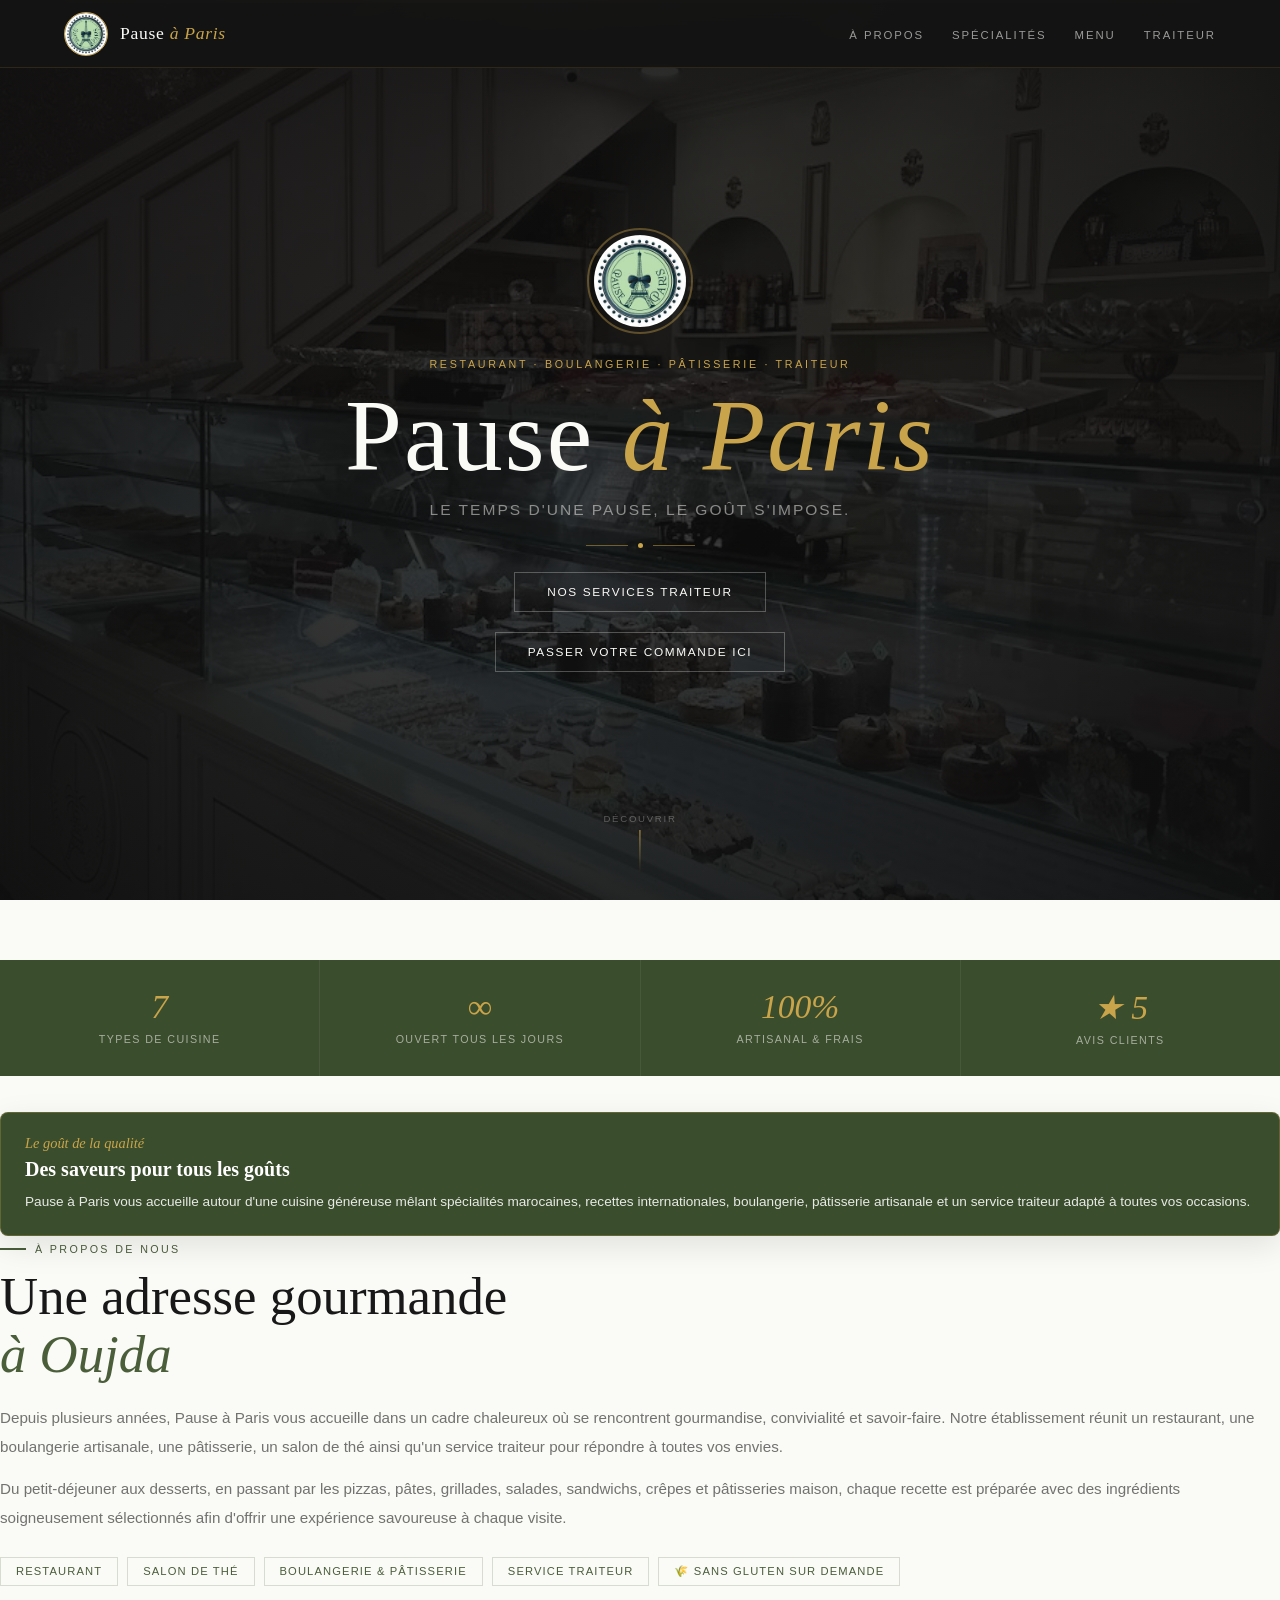
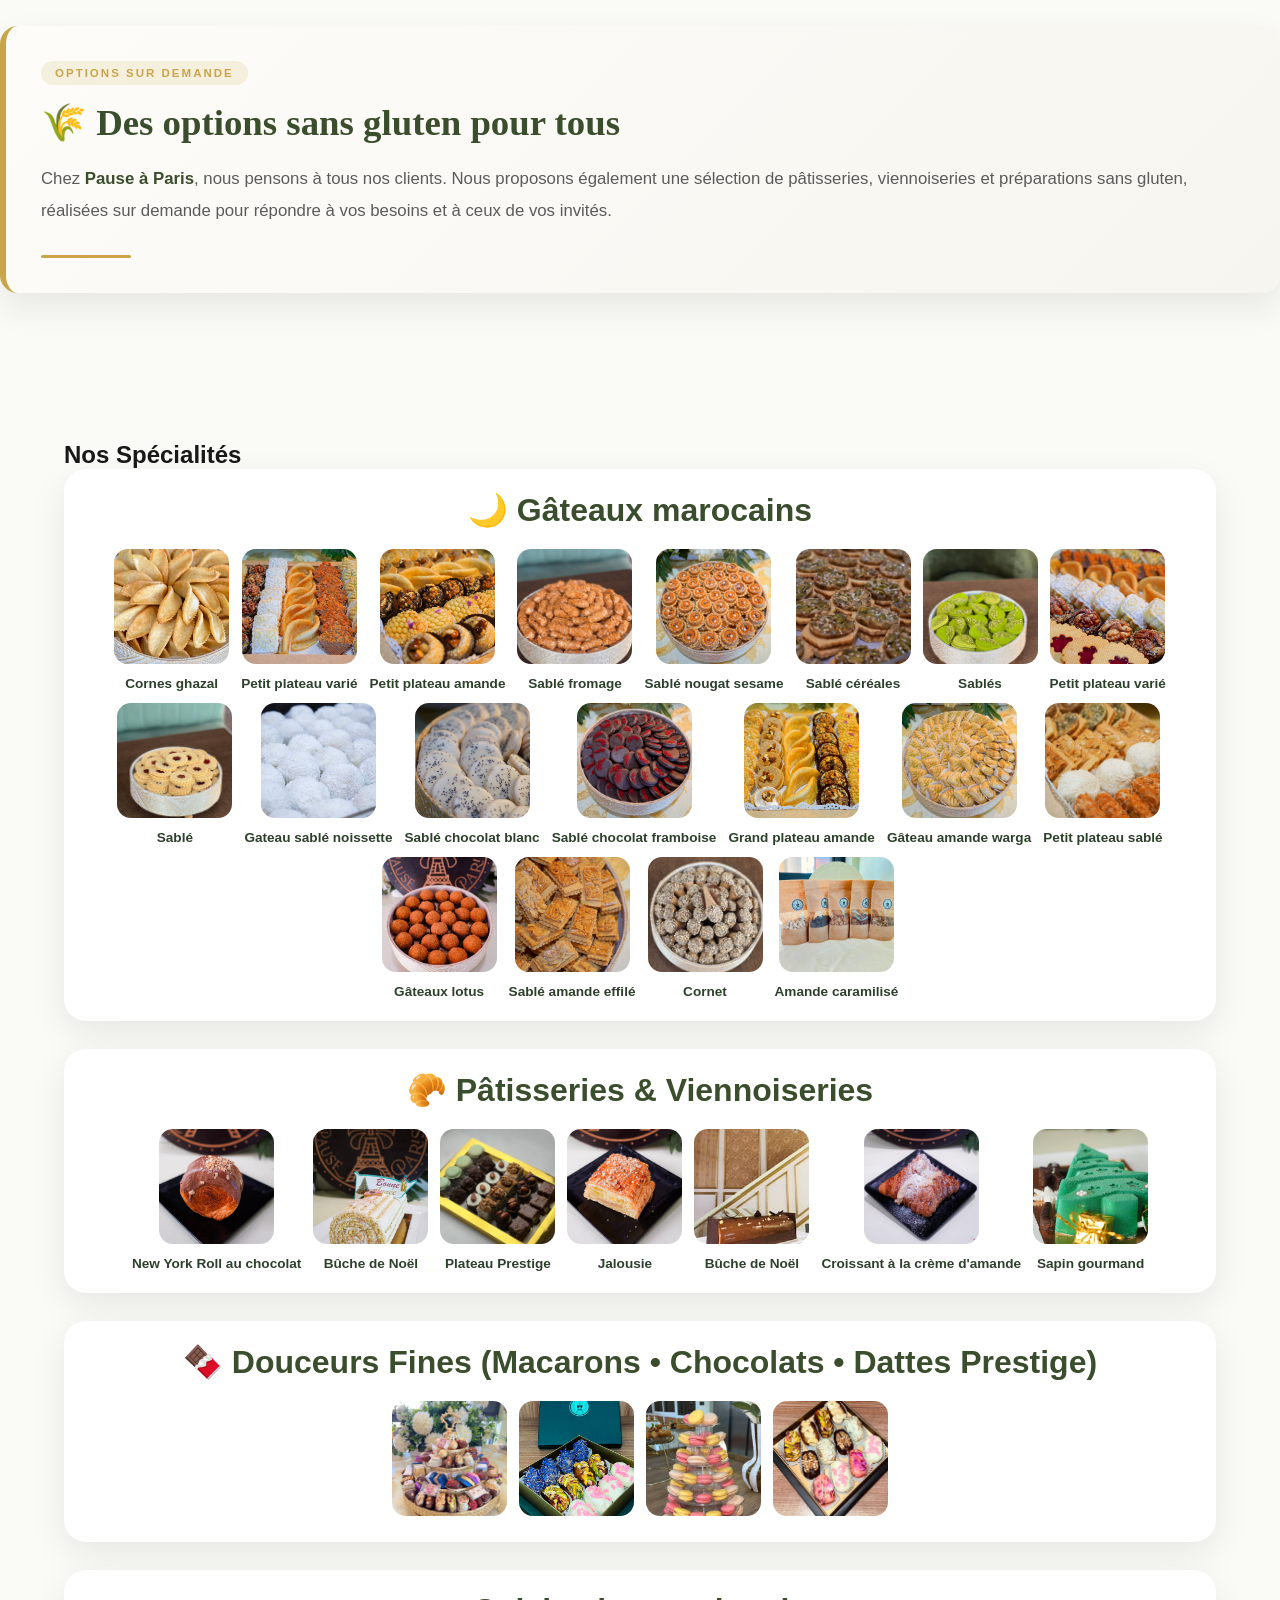
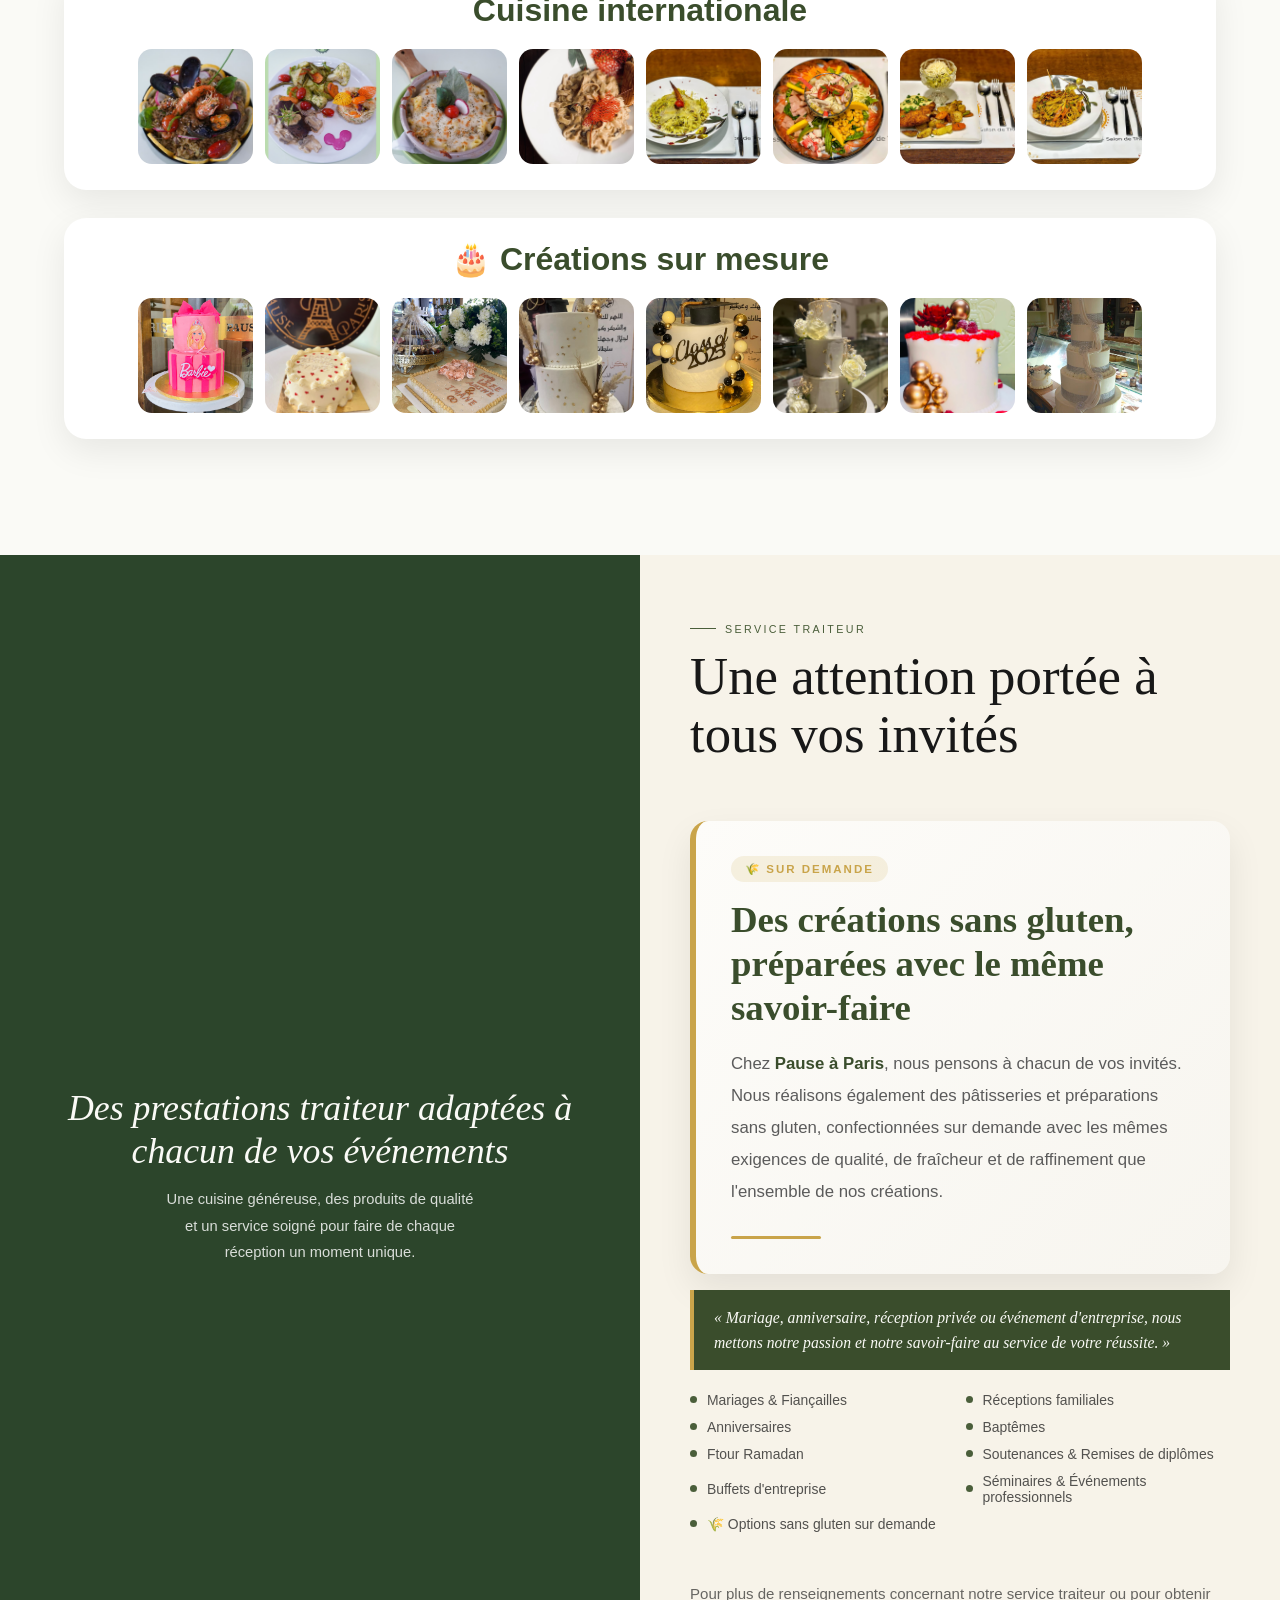
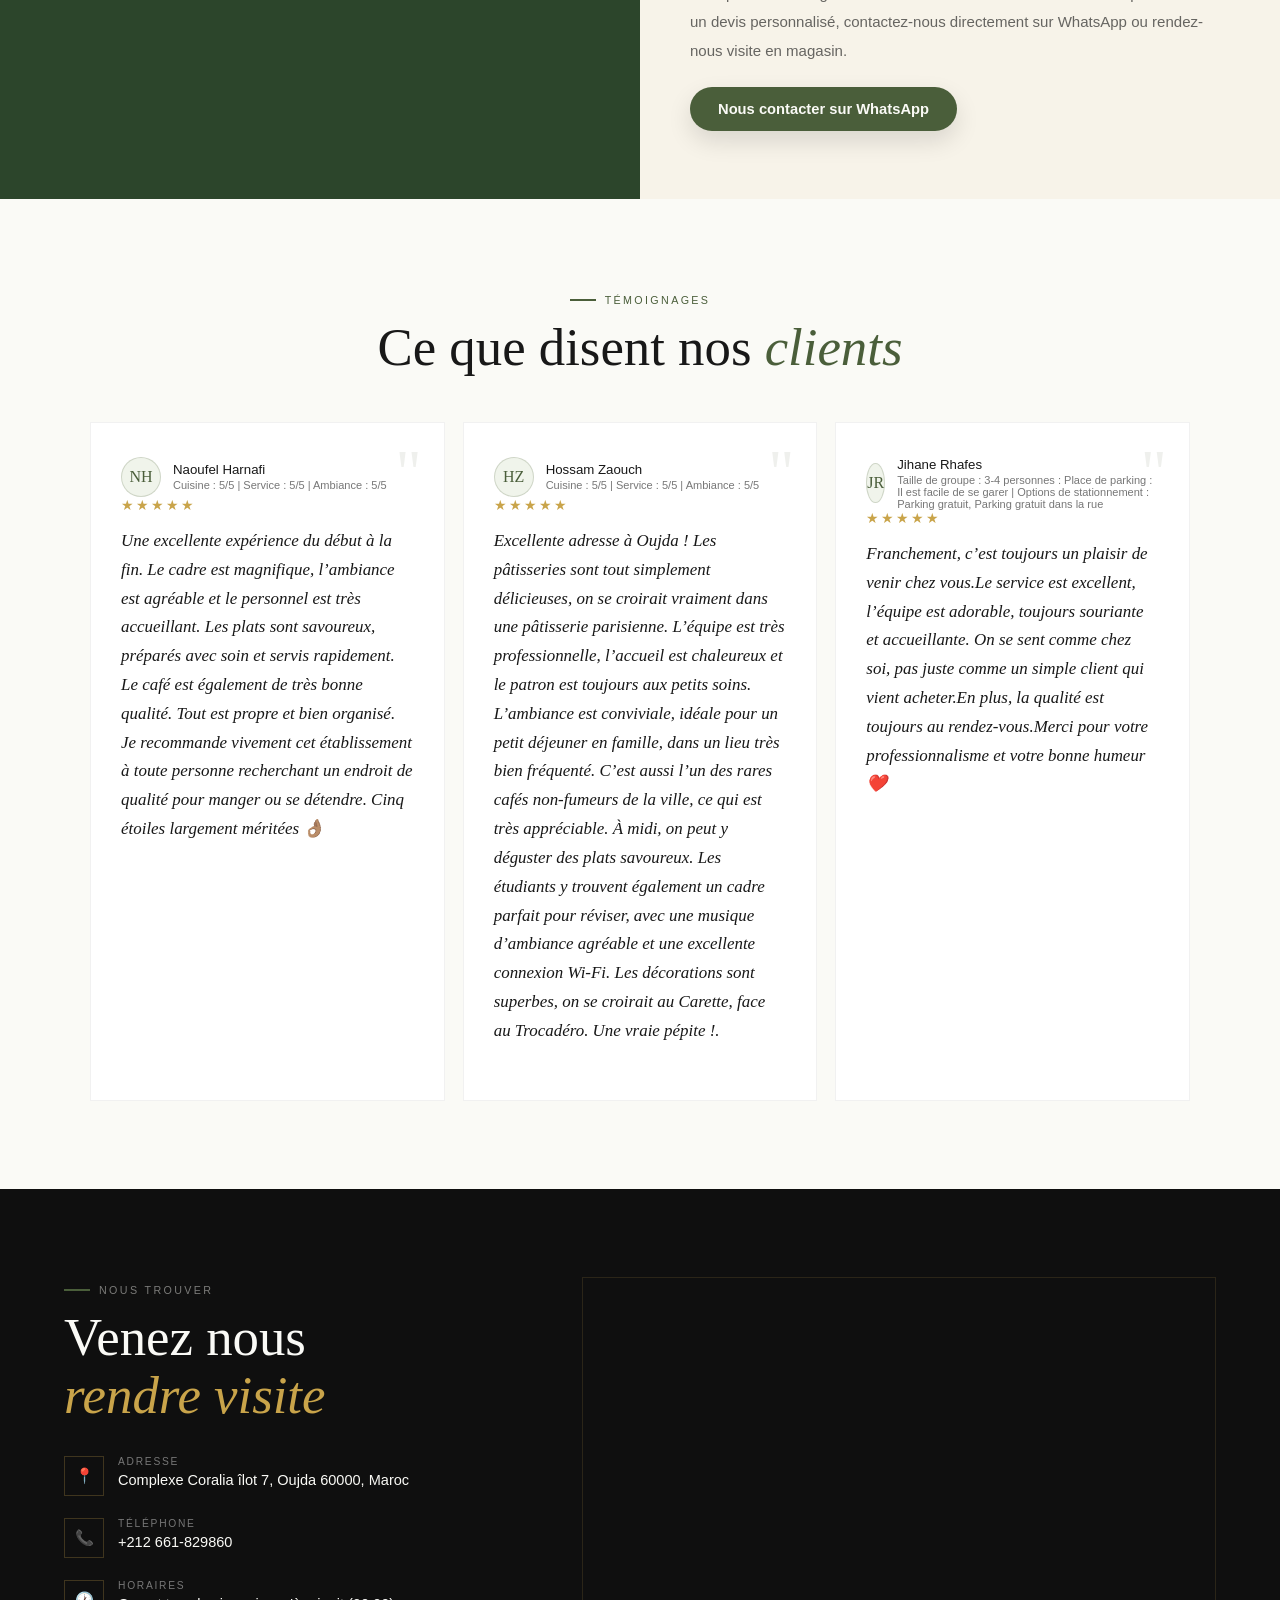
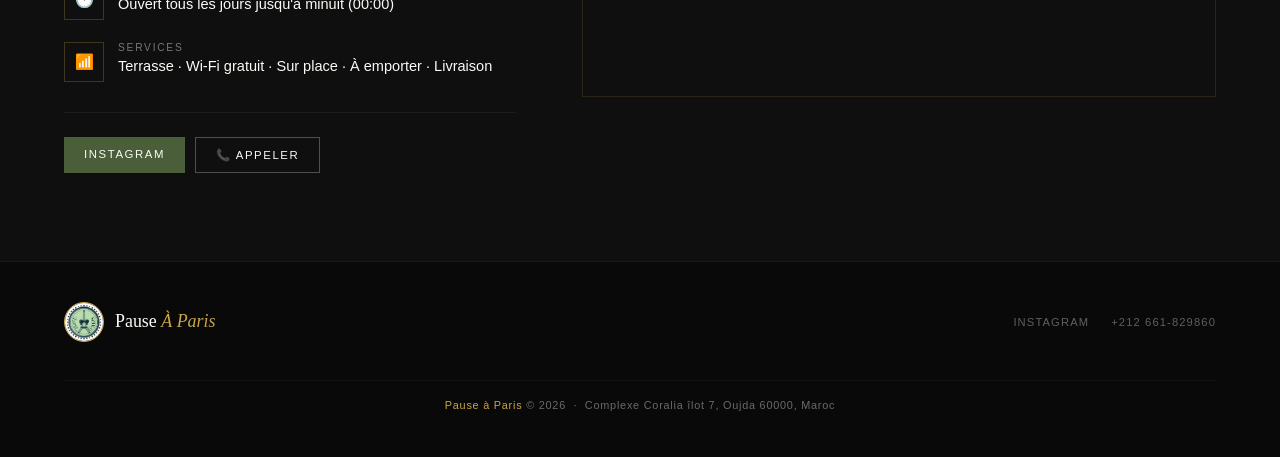
==== index.html @ 93f98168 "supp btn" ====
<!DOCTYPE html>

<html lang="fr">
<head>
    <meta charset="UTF-8">
    <meta name="viewport" content="width=device-width, initial-scale=1.0">

    <!-- tes autres fichiers CSS -->

<meta name="description" content="Pause à Paris — Restaurant, Boulangerie, Pâtisserie & Traiteur à Oujda. Le temps d'une pause, le goût s'impose.">
<title>Pause à Paris | Restaurant & Boulangerie — Oujda</title>
<style>
:root{
  --v:#4a5e3a; --vf:#3a4d2c; --vl:#6b8a55; --vbg:#f0f4eb;
  --or:#c9a44a; --orl:#e2bc6a;
  --n:#181818; --w:#fafaf6; --cr:#f7f3e9; --gr:#777;
}
*,*::before,*::after{margin:0;padding:0;box-sizing:border-box}
html{scroll-behavior:smooth}
body{font-family:'DM Sans',sans-serif;font-weight:300;background:var(--w);color:var(--n);overflow-x:hidden}
::-webkit-scrollbar{width:3px}
::-webkit-scrollbar-track{background:#0c0c0c}
::-webkit-scrollbar-thumb{background:var(--or)}

/* NAV */
nav{position:fixed;top:0;left:0;right:0;z-index:1000;height:68px;padding:0 5%;display:flex;align-items:center;justify-content:space-between;background:rgba(20,20,20,.97);backdrop-filter:blur(18px);border-bottom:1px solid rgba(201,164,74,.14);transition:height .3s}
.nl{display:flex;align-items:center;gap:12px;text-decoration:none}
.nl img{width:44px;height:44px;border-radius:50%;object-fit:cover;border:1.5px solid var(--or)}
.nb{font-family:'Playfair Display',serif;font-size:1.1rem;color:var(--w);letter-spacing:.04em}
.nb em{color:var(--or);font-style:italic}
.nlinks{display:flex;align-items:center;gap:28px;list-style:none}
.nlinks a{color:rgba(250,250,246,.58);font-size:.71rem;letter-spacing:.17em;text-transform:uppercase;text-decoration:none;transition:color .2s}
.nlinks a:hover{color:var(--or)}
.ncta{background:var(--v)!important;color:var(--w)!important;padding:8px 20px;transition:background .25s!important}
.ncta:hover{background:var(--vl)!important}
.hb{display:none;flex-direction:column;gap:5px;background:none;border:none;cursor:pointer}
.hb span{display:block;width:23px;height:1.5px;background:var(--w);transition:all .3s}
.mobile-menu-overlay{display:none}
.mobile-menu-close{display:none}

/* HERO */
#hero{position:relative;height:100vh;min-height:640px;display:flex;align-items:center;justify-content:center;overflow:hidden;background:#0f0f0f}
.hbg{position:absolute;inset:0;background:url('[data-uri]') center/cover no-repeat;opacity:.2;filter:saturate(.55)}
.hvig{position:absolute;inset:0;background:radial-gradient(ellipse 80% 80% at 50% 50%,transparent 15%,rgba(15,15,15,.94) 100%)}
.hbar{position:absolute;top:0;left:0;right:0;height:3px;background:linear-gradient(90deg,transparent,var(--or) 35%,var(--v) 65%,transparent)}
.hc{position:relative;z-index:2;text-align:center;padding:0 20px}
.hlogo{width:106px;height:106px;border-radius:50%;margin:0 auto 24px;border:2px solid rgba(201,164,74,.4);padding:5px;animation:fd .9s .1s both}
.hlogo img{width:100%;height:100%;border-radius:50%;object-fit:cover}
.heye{font-size:.67rem;letter-spacing:.25em;text-transform:uppercase;color:var(--or);margin-bottom:15px;animation:fd .9s .3s both}
.hh1{font-family:'Playfair Display',serif;font-size:clamp(3rem,8vw,7rem);font-weight:400;color:var(--w);line-height:1;letter-spacing:.02em;animation:fd .9s .45s both}
.hh1 em{font-style:italic;color:var(--or)}
.hsub{margin-top:13px;font-size:clamp(.82rem,1.7vw,.97rem);color:rgba(250,250,246,.5);letter-spacing:.13em;text-transform:uppercase;animation:fd .9s .6s both}
.hdiv{display:flex;align-items:center;justify-content:center;gap:10px;margin:24px auto;animation:fd .9s .7s both}
.hdiv span{width:42px;height:1px;background:var(--or);opacity:.5}
.hdiv i{width:5px;height:5px;background:var(--or);border-radius:50%}
.hbtns{display:flex;gap:11px;justify-content:center;flex-wrap:wrap;animation:fd .9s .85s both}
.bs{background:var(--v);color:var(--w);padding:13px 32px;font-size:.74rem;letter-spacing:.14em;text-transform:uppercase;text-decoration:none;font-weight:500;transition:all .3s;border:none;cursor:pointer;font-family:'DM Sans',sans-serif}
.bs:hover{background:var(--vl);transform:translateY(-2px)}
.bg{background:transparent;color:var(--w);padding:12px 32px;font-size:.74rem;letter-spacing:.14em;text-transform:uppercase;text-decoration:none;font-weight:400;border:1px solid rgba(250,250,246,.27);transition:all .3s;cursor:pointer;font-family:'DM Sans',sans-serif}
.bg:hover{border-color:var(--or);color:var(--or);transform:translateY(-2px)}
.hscr{position:absolute;bottom:28px;left:50%;transform:translateX(-50%);display:flex;flex-direction:column;align-items:center;gap:6px;color:rgba(250,250,246,.3);font-size:.6rem;letter-spacing:.18em;text-transform:uppercase;animation:none}
.hscrl{width:1px;height:42px;background:linear-gradient(to bottom,var(--or),transparent);animation:sp 2s ease-in-out infinite}
@keyframes sp{0%,100%{opacity:.4}50%{opacity:.9}}

/* STATS */
.stats{background:var(--vf);display:flex;justify-content:center;flex-wrap:wrap}
.st{flex:1;min-width:145px;padding:28px 18px;text-align:center;color:var(--w);border-right:1px solid rgba(255,255,255,.07)}
.st:last-child{border:none}
.stn{font-family:'Playfair Display',serif;font-size:2.1rem;color:var(--or);font-style:italic;display:block;margin-bottom:3px}
.stl{font-size:.67rem;letter-spacing:.13em;text-transform:uppercase;opacity:.56}

/* COMMONS */
section{padding:88px 5%}
.chip{display:inline-flex;align-items:center;gap:9px;font-size:.67rem;letter-spacing:.22em;text-transform:uppercase;color:var(--v);margin-bottom:12px}
.chip::before{content:'';display:block;width:26px;height:1.5px;background:var(--v)}
.sh{font-family:'Playfair Display',serif;font-size:clamp(1.9rem,4.2vw,3.3rem);font-weight:400;line-height:1.1}
.sh em{font-style:italic;color:var(--v)}
.rv {
    opacity: 1 !important;
    transform: none !important;
    transition: opacity .7s ease, transform .7s ease;
}

.rv.on {
    opacity: 1;
    transform: none;
}
/* ABOUT */
#apropos {
  background: var(--w);
  padding: 60px 0;
  scroll-margin-top: 92px;
}

.ag {
  max-width: 1200px;
  margin: 0 auto;
  display: grid;
  grid-template-columns: 1fr 1fr;
  gap: 64px;
  align-items: start;
}

/* COLONNE GAUCHE (PHOTOS + ENCART VERT) */
.aphotos {
  display: flex;
  flex-direction: column;
  gap: 20px;
  min-width: 0;
}

.apm {
  width: 100%;
  height: 320px;
  object-fit: cover;
  border-radius: 8px;
  box-shadow: 0 16px 52px rgba(58, 77, 44, .14);
  display: block;
}

/* BLOC VERT (APB) ACCROCHÉ PROPREMENT EN BAS */
.apb {
  background: var(--vf, #2d402b);
  color: var(--w, #ffffff);
  padding: 22px 24px;
  border-radius: 8px;
  border: 1px solid rgba(201, 164, 74, .28);
  box-shadow: 0 10px 32px rgba(0, 0, 0, .1);
  position: relative;
  z-index: 1;
}

.apb .subtitle {
  display: block;
  font-family: 'Playfair Display', serif;
  font-size: 0.9rem;
  font-style: italic;
  color: #c9a44a;
  margin-bottom: 6px;
}

.apb h3 {
  font-family: 'Playfair Display', serif;
  font-size: 1.25rem;
  color: #ffffff;
  margin-bottom: 10px;
}

.apb p {
  font-family: 'DM Sans', sans-serif;
  font-size: 0.85rem;
  line-height: 1.6;
  color: rgba(255, 255, 255, 0.88);
  margin: 0;
}

/* COLONNE DROITE (TEXTE DE PRÉSENTATION) */
.ac .sh {
  margin-bottom: 21px;
}

.ac p {
  color: rgba(24, 24, 24, .6);
  line-height: 1.9;
  font-size: .95rem;
  margin-bottom: 13px;
}

.tags {
  display: flex;
  flex-wrap: wrap;
  gap: 9px;
  margin-top: 24px;
}

.tag {
  padding: 7px 15px;
  border: 1px solid rgba(74, 94, 58, .2);
  font-size: .7rem;
  letter-spacing: .1em;
  text-transform: uppercase;
  color: var(--v, #2d402b);
}
/* NOTICE */
.notice{background:var(--cr);border-top:2px solid rgba(201,164,74,.28);border-bottom:2px solid rgba(201,164,74,.28);display:flex;align-items:center;justify-content:center;gap:18px;padding:22px 5%;flex-wrap:wrap;text-align:center}
.notice .nic{font-size:2rem}
.notice strong{font-family:'Playfair Display',serif;font-size:1.1rem;color:var(--vf);display:block;margin-bottom:3px}
.notice p{font-size:.83rem;color:rgba(24,24,24,.62)}


/* =========================
   TRAITEUR
========================= */

#traiteur{
    background:var(--w);
    padding:0;
}

.tg{
    display:grid;
    grid-template-columns:1fr 1fr;
    min-height:590px;
}

/* Image */

.tv{
    position:relative;
    overflow:hidden;
    background:var(--vf);
}

.tv img{
    width:100%;
    height:100%;
    object-fit:cover;
    display:block;
    opacity:1;
    transition:.5s ease;
}

/* Voile vert */

.tv::after{
    content:"";
    position:absolute;
    inset:0;
    background:rgba(18,55,40,.35);
    z-index:1;
}

/* Texte sur l'image */

.tvc{
    position:absolute;
    inset:0;
    z-index:2;
    display:flex;
    flex-direction:column;
    justify-content:center;
    align-items:center;
    text-align:center;
    padding:46px;
}

.tvc h3{
    font-family:'Playfair Display',serif;
    font-size:clamp(1.7rem,2.8vw,2.7rem);
    color:var(--w);
    font-weight:400;
    font-style:italic;
    line-height:1.2;
    margin-bottom:13px;
}

.tvc p{
    color:rgba(255,255,255,.82);
    font-size:.92rem;
    max-width:320px;
    line-height:1.8;
}

/* Bloc de droite */

.tb{
    display:flex;
    flex-direction:column;
    justify-content:center;
    padding:68px 50px;
    background:var(--cr);
}

.tb .sh{
    margin-bottom:18px;
}

.tb > p{
    color:rgba(24,24,24,.65);
    line-height:1.9;
    margin-bottom:11px;
    font-size:.94rem;
}

/* Citation */

.tq{
    background:var(--vf);
    color:var(--w);
    padding:15px 20px;
    margin:16px 0 22px;
    font-family:'Playfair Display',serif;
    font-size:.98rem;
    font-style:italic;
    border-left:4px solid var(--or);
    line-height:1.6;
}

/* Liste */

.tlist{
    list-style:none;
    display:grid;
    grid-template-columns:1fr 1fr;
    gap:11px;
    margin-bottom:30px;
}

.tlist li{
    display:flex;
    align-items:center;
    gap:10px;
    font-size:.87rem;
    color:rgba(24,24,24,.74);
}

.tlist li::before{
    content:"";
    width:7px;
    height:7px;
    background:var(--v);
    border-radius:50%;
    flex-shrink:0;
}

/* Bouton WhatsApp */

.wa-btn{
    display:inline-flex;
    align-items:center;
    justify-content:center;
    gap:10px;
    width:fit-content;
    padding:14px 28px;
    background:#25D366;
    color:#fff;
    text-decoration:none;
    font-weight:600;
    border-radius:999px;
    transition:.3s ease;
    box-shadow:0 10px 24px rgba(37,211,102,.25);
}

.wa-btn:hover{
    background:#1ebe5d;
    transform:translateY(-3px);
    box-shadow:0 14px 30px rgba(37,211,102,.35);
}

/* Responsive */

@media(max-width:900px){

    .tg{
        grid-template-columns:1fr;
    }

    .tv{
        min-height:360px;
    }

    .tb{
        padding:50px 28px;
    }

    .tlist{
        grid-template-columns:1fr;
    }
}
/* ===== Actions ===== */
.tactions{
    display:flex;
    gap:15px;
    flex-wrap:wrap;
    margin-top:10px;
}

/* ===== Bouton WhatsApp ===== */
.btn-whatsapp{
    display:inline-flex;
    align-items:center;
    justify-content:center;
    padding:14px 28px;
    background:var(--v);
    color:var(--w);
    text-decoration:none;
    border-radius:50px;
    font-weight:600;
    font-size:.92rem;
    transition:.35s ease;
    box-shadow:0 10px 25px rgba(0,0,0,.12);
}

.btn-whatsapp:hover{
    background:var(--vf);
    transform:translateY(-3px);
    box-shadow:0 16px 30px rgba(0,0,0,.18);
}

.btn-whatsapp svg{
    width:18px;
    height:18px;
    margin-right:10px;
    fill:currentColor;
}

/* ===== Texte d'information ===== */
.tinfo{
    margin:18px 0 28px;
    color:rgba(24,24,24,.68);
    line-height:1.8;
    font-size:.9rem;
}

/* ===== Responsive ===== */
@media(max-width:900px){

.tg{
    grid-template-columns:1fr;
}

.tv{
    min-height:340px;
}

.tb{
    padding:45px 28px;
}

.tlist{
    grid-template-columns:1fr;
}

.tactions{
    flex-direction:column;
}

.btn-whatsapp{
    width:100%;
}

}

/* GALERIE */
#galerie{background:var(--vf);padding-top:70px;padding-bottom:70px}
.gh{text-align:center;margin-bottom:42px}
.gh .chip{color:rgba(250,250,246,.48);justify-content:center}
.gh .chip::before{background:rgba(250,250,246,.38)}
.gh .sh{color:var(--w)}
.gg{max-width:1200px;margin:0 auto;display:grid;grid-template-columns:2fr 1fr 1fr;grid-template-rows:290px 290px;gap:5px}
.gi{overflow:hidden;position:relative;cursor:pointer}
.gi:first-child{grid-row:span 2}
.gi img{width:100%;height:100%;object-fit:cover;display:block;transition:transform .6s}
.gi:hover img{transform:scale(1.05)}
.gc{position:absolute;bottom:0;left:0;right:0;padding:16px 18px;background:linear-gradient(transparent,rgba(20,20,20,.74));color:var(--w);font-size:.7rem;letter-spacing:.13em;text-transform:uppercase;opacity:0;transition:opacity .3s}
.gi:hover .gc{opacity:1}
/* AVIS */
#avis{background:var(--w)}
.avh{text-align:center;margin-bottom:46px}
.avg{max-width:1100px;margin:0 auto;display:grid;grid-template-columns:repeat(3,1fr);gap:18px}
.ac2{padding:34px 30px;background:#fff;border:1px solid rgba(24,24,24,.06);position:relative;transition:transform .3s,box-shadow .3s}
.ac2:hover{transform:translateY(-5px);box-shadow:0 18px 52px rgba(74,94,58,.08)}
.aqm{position:absolute;top:18px;right:22px;font-family:'Playfair Display',serif;font-size:4rem;color:rgba(74,94,58,.09);line-height:1}
.asts{color:var(--or);letter-spacing:2px;margin-bottom:14px;font-size:.88rem}
.atxt{font-family:'Playfair Display',serif;font-size:1.06rem;font-style:italic;color:var(--n);line-height:1.7;margin-bottom:20px}
.aauth{display:flex;align-items:center;gap:12px}
.aav{width:40px;height:40px;border-radius:50%;background:var(--vbg);border:1px solid rgba(74,94,58,.2);display:flex;align-items:center;justify-content:center;font-family:'Playfair Display',serif;font-size:1rem;color:var(--v)}
.anm{font-size:.83rem;font-weight:500}
.adt{font-size:.69rem;color:var(--gr);margin-top:2px}

/* CONTACT */
#contact{background:#0f0f0f;color:var(--w)}
.cw{max-width:1200px;margin:0 auto;display:grid;grid-template-columns:1fr 1.4fr;gap:66px}
.ci .sh{color:var(--w);margin-bottom:32px}
.clist{display:flex;flex-direction:column;gap:22px}
.cit{display:flex;gap:14px;align-items:flex-start}
.cion{width:40px;height:40px;flex-shrink:0;border:1px solid rgba(201,164,74,.26);display:flex;align-items:center;justify-content:center;font-size:.95rem;color:var(--or)}
.clbl{font-size:.64rem;letter-spacing:.17em;text-transform:uppercase;color:var(--gr);margin-bottom:3px}
.cval{color:var(--w);font-size:.91rem;text-decoration:none;line-height:1.5;transition:color .2s}
a.cval:hover{color:var(--or)}
.cbtns{display:flex;gap:10px;flex-wrap:wrap;margin-top:30px;padding-top:24px;border-top:1px solid rgba(255,255,255,.06)}
.mapb{border:1px solid rgba(201,164,74,.15);overflow:hidden;height:420px}
.mapb iframe{width:100%;height:100%;border:none;filter:grayscale(.15)}

/* FOOTER */
footer{background:#090909;color:rgba(250,250,246,.4);padding:40px 5% 28px;border-top:1px solid rgba(201,164,74,.1)}
.fr{max-width:1200px;margin:0 auto;display:flex;flex-wrap:wrap;align-items:center;justify-content:space-between;gap:18px}
.fbr{display:flex;align-items:center;gap:11px}
.fbr img{width:40px;height:40px;border-radius:50%;border:1px solid var(--or);object-fit:cover}
.fbn{font-family:'Playfair Display',serif;color:var(--w);font-size:1.12rem}
.fbn em{color:var(--or);font-style:italic}
.flinks{display:flex;gap:22px}
.flinks a{color:rgba(250,250,246,.36);text-decoration:none;font-size:.7rem;letter-spacing:.1em;text-transform:uppercase;transition:color .2s}
.flinks a:hover{color:var(--or)}
.fcp{width:100%;text-align:center;margin-top:20px;padding-top:18px;border-top:1px solid rgba(255,255,255,.04);font-size:.68rem;letter-spacing:.07em}
.fcp em{color:var(--or);font-style:normal}

/* WA */
.wa{position:fixed;bottom:24px;right:24px;z-index:999;width:52px;height:52px;border-radius:50%;background:#25D366;display:flex;align-items:center;justify-content:center;text-decoration:none;box-shadow:0 4px 18px rgba(37,211,102,.36);animation:wap 2.8s ease-in-out infinite}
.wa:hover{transform:scale(1.1)}
.wa svg{width:26px;height:26px;fill:#fff}
@keyframes wap{0%,100%{box-shadow:0 4px 18px rgba(37,211,102,.33)}50%{box-shadow:0 4px 36px rgba(37,211,102,.62)}}
@keyframes fd{from{opacity:0;transform:translateY(-20px)}to{opacity:1;transform:none}}

/* RESPONSIVE */
@media(max-width:960px){
  .hb{display:flex}
  .mobile-menu-overlay{display:block;position:fixed;inset:0;background:rgba(15,15,15,.4);opacity:0;pointer-events:none;transition:opacity .28s ease;z-index:999}
  .mobile-menu-overlay.open{opacity:1;pointer-events:auto}
  .nlinks{display:none;opacity:0;visibility:hidden;pointer-events:none;position:fixed;top:68px;left:0;right:0;background:rgba(20,20,20,.98);padding:26px 5% 34px;gap:17px;border-top:1px solid rgba(201,164,74,.1);flex-direction:column;align-items:flex-start;z-index:1000}
  .nlinks.open{display:flex;opacity:1;visibility:visible;pointer-events:auto}
  .nlinks a{color:rgba(250,250,246,.58);font-size:.71rem;letter-spacing:.17em;text-transform:uppercase}
  .mobile-menu-close{display:flex;position:absolute;top:16px;right:16px;align-items:center;justify-content:center;width:38px;height:38px;border:none;border-radius:50%;background:transparent;color:var(--w);font-size:1.3rem;cursor:pointer}
  .mobile-menu-close:hover{background:rgba(74,94,58,.08)}
  #apropos{position:relative;z-index:0}
  .ag{display:flex;flex-direction:column;gap:30px;align-items:stretch;width:100%}
  .ag,.tg,.cw{grid-template-columns:1fr}
  .aphotos,.ac{min-width:0}
  .aphotos{height:auto}
  .mosaic{grid-template-columns:1fr 1fr;grid-template-rows:auto}
  .fm:nth-child(1){grid-column:span 2;grid-row:span 1}
  .fm:nth-child(4){grid-column:span 1}
  .avg{grid-template-columns:1fr}
  .mg{grid-template-columns:1fr}
  .gg{grid-template-columns:1fr 1fr;grid-template-rows:auto}
  .gi:first-child{grid-row:span 1;grid-column:span 2}
  .tv{min-height:240px}
  .tb{padding:42px 24px}
  .tlist{grid-template-columns:1fr}
}
@media(max-width:560px){
  .mosaic{grid-template-columns:1fr}
  .fm:nth-child(1),.fm:nth-child(4){grid-column:span 1}
  .hbtns{flex-direction:column;align-items:center}
  section{padding:60px 5%}
  .gg{grid-template-columns:1fr}
  .gi:first-child{grid-column:span 1}
  #apropos{padding:44px 0}
  .ag{gap:22px}
  .aphotos{gap:16px}
  .apm{height:230px}
  .apb{padding:18px}
  .apb .subtitle{font-size:.78rem}
  .apb h3{font-size:1.05rem}
  .apb p{font-size:.78rem;line-height:1.55}
  .ac .sh{margin-bottom:16px}
  .ac p{font-size:.88rem;line-height:1.7;margin-bottom:11px}
  .tags{gap:8px;margin-top:18px}
  .tag{width:calc(50% - 4px);text-align:center;justify-content:center}
  .gluten-annonce{padding:20px 18px;margin-top:18px}
  .gluten-annonce h3{font-size:1.12rem}
  .gluten-annonce p{font-size:.82rem;line-height:1.65}
}
/* ===== Spécialités ===== */

.spec-card{
    background:#fff;
    border-radius:22px;
    padding:22px 30px;
    margin-bottom:28px;
    text-align:center;
    box-shadow:0 12px 35px rgba(0,0,0,.08);
}

.spec-card h3{
    font-size:2rem;
    color:var(--vf);
    margin-bottom:18px;
}

.spec-images{
    display:flex;
    justify-content:center;
    align-items:center;
    gap:12px;
    flex-wrap:wrap;
    margin-top:20px;
}

.spec-images img{
    width:115px;
    height:115px;
    object-fit:cover;
    border-radius:14px;
    cursor:pointer;
    transition:transform .35s ease, box-shadow .35s ease;
}
-annonce{
    margin-top:35px;
    padding:28px 32px;
    background:#f8fbf8;
    border-left:5px solid var(--v);
    border-radius:12px;
    box-shadow:0 10px 30px rgba(0,0,0,.05);
}

.badge-new{
    display:inline-block;
    margin-bottom:12px;
    font-size:.72rem;
    letter-spacing:3px;
    text-transform:uppercase;
    color:var(--or);
    font-weight:600;
}

.gluten-annonce{
    margin-top:40px;
    padding:35px;
    background:linear-gradient(135deg,#fdfcf9,#f7f5ef);
    border-left:6px solid var(--or);
    border-radius:18px;
    box-shadow:0 15px 35px rgba(0,0,0,.08);
    transition:.35s ease;
}

.gluten-annonce:hover{
    transform:translateY(-4px);
    box-shadow:0 20px 45px rgba(0,0,0,.12);
}

.badge-new{
    display:inline-block;
    margin-bottom:16px;
    padding:6px 14px;
    background:rgba(201,166,75,.15);
    color:var(--or);
    border-radius:30px;
    font-size:.72rem;
    font-weight:700;
    letter-spacing:2px;
    text-transform:uppercase;
}

.gluten-annonce h3{
    font-family:'Playfair Display',serif;
    font-size:2rem;
    font-weight:600;
    color:var(--vf);
    margin-bottom:18px;
    line-height:1.2;
}

.gluten-annonce p{
    font-size:1rem;
    line-height:1.9;
    color:#555;
    margin-bottom:25px;
}

.btn-gluten{
    display:inline-block;
    padding:12px 24px;
    background:var(--vf);
    color:#fff;
    text-decoration:none;
    border-radius:50px;
    font-weight:600;
    transition:.3s;
}

.btn-gluten:hover{
    background:var(--or);
    color:#fff;
}
.badge-new{
    display:inline-block;
    margin-bottom:16px;
    padding:6px 14px;
    background:rgba(201,166,75,.15);
    color:var(--or);
    border-radius:30px;
    font-size:.72rem;
    font-weight:700;
    letter-spacing:2px;
    text-transform:uppercase;
}

.gluten-annonce h3{
    font-family:'Playfair Display',serif;
    font-size:2.3rem;
    font-weight:600;
    color:var(--vf);
    margin-bottom:18px;
    line-height:1.2;
}

.gluten-annonce p{
    font-size:1.05rem;
    line-height:1.9;
    color:#5b5b5b;
    margin-bottom:28px;
}

.gluten-annonce strong{
    color:var(--vf);
    font-weight:600;
}

.btn-gluten{
    display:inline-flex;
    align-items:center;
    gap:10px;
    padding:14px 28px;
    background:var(--vf);
    color:#fff;
    text-decoration:none;
    border-radius:50px;
    font-size:.95rem;
    font-weight:600;
    transition:.35s;
}

.btn-gluten:hover{
    background:var(--or);
    color:#fff;
    transform:translateY(-3px);
    box-shadow:0 10px 25px rgba(202,166,75,.35);
}

/* Ligne décorative */
.gluten-annonce::after{
    content:"";
    display:block;
    width:90px;
    height:3px;
    background:var(--or);
    border-radius:20px;
    margin-top:25px;
}

/* ===== Lightbox local ===== */
.lightbox-overlay{
    position:fixed;
    inset:0;
    z-index:2000;
    display:flex;
    align-items:center;
    justify-content:center;
    padding:24px;
    background:rgba(11, 14, 11, .84);
    backdrop-filter:blur(8px);
    opacity:0;
    visibility:hidden;
    pointer-events:none;
    transition:opacity .28s ease, visibility .28s ease;
}
.lightbox-overlay.is-open{
    opacity:1;
    visibility:visible;
    pointer-events:auto;
}
.lightbox-stage{
    position:relative;
    max-width:min(78vw, 860px);
    max-height:78vh;
    display:flex;
    align-items:center;
    justify-content:center;
    transform:scale(.94);
    opacity:0;
    transition:transform .28s ease, opacity .28s ease;
}
.lightbox-overlay.is-open .lightbox-stage{
    transform:scale(1);
    opacity:1;
}
.lightbox-stage img{
    display:block;
    max-width:100%;
    max-height:78vh;
    width:auto;
    height:auto;
    object-fit:contain;
    border-radius:10px;
    box-shadow:0 28px 70px rgba(0,0,0,.45);
    background:#111;
}
.lightbox-stage img,
.lightbox-close,
.lightbox-arrow{
    user-select:none;
}
.lightbox-close,
.lightbox-arrow{
    position:absolute;
    border:none;
    cursor:pointer;
    color:#fff;
    background:rgba(255,255,255,.13);
    border:1px solid rgba(255,255,255,.24);
    backdrop-filter:blur(6px);
}
.lightbox-close{
    top:12px;
    right:12px;
    width:44px;
    height:44px;
    border-radius:50%;
    font-size:1.6rem;
    line-height:1;
}
.lightbox-arrow{
    top:50%;
    transform:translateY(-50%);
    width:52px;
    height:52px;
    border-radius:50%;
    font-size:1.45rem;
}
.lightbox-prev{left:16px}
.lightbox-next{right:16px}
.lightbox-close:hover,
.lightbox-arrow:hover{background:rgba(201,164,74,.26)}

@media(max-width:680px){
    .lightbox-overlay{padding:16px}
    .lightbox-stage{max-width:100%}
    .lightbox-close{top:8px;right:8px;width:40px;height:40px}
    .lightbox-arrow{width:44px;height:44px}
    .lightbox-prev{left:8px}
    .lightbox-next{right:8px}
}
.spec-item{
    display:flex;
    flex-direction:column;
    align-items:center;
}

.spec-caption{
    margin-top:8px;
    text-align:center;
    font-size:.85rem;
    font-weight:600;
    color:#2d402b;
}
/* Galerie photo */
.photo-modal {
    display: none;
    position: fixed;
    z-index: 9999;
    inset: 0;
    background: rgba(0, 0, 0, 0.95);
    align-items: center;
    justify-content: center;
}

.photo-modal.active {
    display: flex;
}

.photo-modal img {
    max-width: 90%;
    max-height: 85vh;
    object-fit: contain;
    position: relative;
    z-index: 10000;
}

/* Bouton de fermeture ✕ */
.photo-close {
    position: absolute;
    top: 20px;
    right: 25px;
    z-index: 10001;
    width: 44px;
    height: 44px;
    background: rgba(0, 0, 0, 0.6);
    color: #ffffff;
    border: 2px solid rgba(255, 255, 255, 0.3);
    border-radius: 50%;
    font-size: 24px;
    line-height: 1;
    display: flex;
    align-items: center;
    justify-content: center;
    cursor: pointer;
    user-select: none;
    transition: background 0.2s, transform 0.2s;
}

.photo-close:hover {
    background: rgba(0, 0, 0, 0.9);
    transform: scale(1.05);
}

/* Flèches de navigation (si présentes) */
.photo-prev,
.photo-next {
    position: absolute;
    top: 50%;
    transform: translateY(-50%);
    z-index: 10001;
    width: 44px;
    height: 44px;
    background: rgba(0, 0, 0, 0.6);
    color: #ffffff;
    border: 2px solid rgba(255, 255, 255, 0.3);
    border-radius: 50%;
    font-size: 20px;
    display: flex;
    align-items: center;
    justify-content: center;
    cursor: pointer;
    user-select: none;
}

.photo-prev { left: 20px; }
.photo-next { right: 20px; } 
.photo-modal {
    display: none;
}

.photo-modal.active {
    display: flex;
}
</style>

</head>
<body>

<!-- NAV -->
<nav id="nav">
  <a href="#hero" class="nl">
    <img src="[data-uri]" alt="Logo Pause À Paris">
    <span class="nb">Pause <em>à Paris</em></span>
  </a>
  <ul class="nlinks" id="NL">
    <button class="mobile-menu-close" id="MC" aria-label="Fermer le menu">✕</button>
    <li><a href="#apropos">À propos</a></li>
    <li><a href="#specialite">Spécialités</a></li>
    <li><a href="https://videomenu-pause-a-paris.vercel.app" target="_blank" rel="noopener noreferrer">Menu</a></li>
    <li><a href="#traiteur">Traiteur</a></li>
  </ul>
  <button class="hb" id="HB" aria-label="menu">
    <span></span><span></span><span></span>
  </button>
</nav>
<div class="mobile-menu-overlay" id="MO"></div>

<!-- HERO -->
<section id="hero">
  <div class="hbg"></div>
  <div class="hvig"></div>
  <div class="hbar"></div>
  <div class="hc">
    <div class="hlogo"><img src="[data-uri]" alt="Logo Pause À Paris"></div>
    <p class="heye">Restaurant · Boulangerie · Pâtisserie · Traiteur</p>
    <h1 class="hh1">Pause <em>à Paris</em></h1>
    <p class="hsub">Le temps d'une pause, le goût s'impose.</p>
    <div class="hdiv"><span></span><i></i><span></span></div>
    <div class="hbtns">


<div style="display: flex; flex-direction: column; align-items: center; gap: 20px;">
    <a href="#traiteur" class="bg">
        Nos services Traiteur
    </a>

    <a href="https://wa.me/212661836298?text=Bonjour%20Pause%20%C3%80%20Paris%2C%20je%20souhaite%20passer%20une%20commande."
       target="_blank"
       class="bg">
        Passer votre commande ici
    </a>
</div>
</div>
  </div>
  <div class="hscr"><span>Découvrir</span><div class="hscrl"></div></div>
</section>
<section id="apropos">
<!-- STATS -->
<div class="stats">
  <div class="st"><span class="stn">7</span><span class="stl">Types de cuisine</span></div>
  <div class="st"><span class="stn">∞</span><span class="stl">Ouvert tous les jours</span></div>
  <div class="st"><span class="stn">100%</span><span class="stl">Artisanal & frais</span></div>
  <div class="st"><span class="stn">★ 5</span><span class="stl">Avis clients</span></div>
</div>
<br><br>
      <div class="apb">
        <span class="subtitle">Le goût de la qualité</span>
        <h3>Des saveurs pour tous les goûts</h3>
        <p>
          Pause à Paris vous accueille autour d'une cuisine généreuse mêlant
          spécialités marocaines, recettes internationales, boulangerie,
          pâtisserie artisanale et un service traiteur adapté à toutes vos occasions.
        </p>
      </div>
    </div>

    <!-- Colonne Droite : Texte de présentation -->
    <div class="ac rv">
      <div class="chip">À propos de nous</div>

      <h2 class="sh">
        Une adresse gourmande<br>
        <em>à Oujda</em>
      </h2>

      <p>
        Depuis plusieurs années, Pause à Paris vous accueille dans un cadre chaleureux où se rencontrent gourmandise, convivialité et savoir-faire. Notre établissement réunit un restaurant, une boulangerie artisanale, une pâtisserie, un salon de thé ainsi qu'un service traiteur pour répondre à toutes vos envies.
      </p>

      <p>
        Du petit-déjeuner aux desserts, en passant par les pizzas, pâtes, grillades, salades, sandwichs, crêpes et pâtisseries maison, chaque recette est préparée avec des ingrédients soigneusement sélectionnés afin d'offrir une expérience savoureuse à chaque visite.
      </p>

      <div class="tags">
  <span class="tag">Restaurant</span>
  <span class="tag">Salon de thé</span>
  <span class="tag">Boulangerie & Pâtisserie</span>
  <span class="tag">Service traiteur</span>
  <span class="tag">🌾 Sans gluten sur demande</span>
</div>

<div class="gluten-annonce">
    <span class="badge-new">OPTIONS SUR DEMANDE</span>

    <h3>🌾 Des options sans gluten pour tous</h3>

    <p>
        Chez <strong>Pause à Paris</strong>, nous pensons à tous nos clients.
        Nous proposons également une sélection de pâtisseries, viennoiseries et
        préparations sans gluten, réalisées sur demande pour répondre à vos
        besoins et à ceux de vos invités.
    </p>


</div>
</div>
    </div>

  </div>
</section>


<!-- NOS SPÉCIALITÉS -->
<section id="specialite" class="sec sec-alt">
  <div class="container">
    <div class="sec-title">
      
      <h2>Nos Spécialités</h2>
      <div class="line"></div>
    </div>
   <div class="spec-card">
<h3>🌙 Gâteaux marocains</h3>

    <div class="spec-images">

        <div class="spec-item">
            <a href="image/gateau/gat (1).jpg" class="glightbox" data-gallery="gateaux-marocains">
                <img src="image/gateau/gat (1).jpg" alt="Gâteau marocain">
            </a>
            <span class="spec-caption">Cornes ghazal</span>
        </div>

        <div class="spec-item">
            <a href="image/gateau/gat (2).jpg" class="glightbox" data-gallery="gateaux-marocains">
                <img src="image/gateau/gat (2).jpg" alt="Gâteau marocain">
            </a>
            
             <span class="spec-caption">Petit plateau varié</span> 
        </div>

        <div class="spec-item">
            <a href="image/gateau/gat (3).jpg" class="glightbox" data-gallery="gateaux-marocains">
                <img src="image/gateau/gat (3).jpg" alt="Gâteau marocain">
            </a>
            <span class="spec-caption">Petit plateau amande</span>
        </div>

        <div class="spec-item">
            <a href="image/gateau/gat (4).jpg" class="glightbox" data-gallery="gateaux-marocains">
                <img src="image/gateau/gat (4).jpg" alt="Gâteau marocain">
            </a>
            <span class="spec-caption">Sablé fromage</span>

        </div>

        <div class="spec-item">
            <a href="image/gateau/gat (5).jpg" class="glightbox" data-gallery="gateaux-marocains">
                <img src="image/gateau/gat (5).jpg" alt="Gâteau marocain">
            </a>
            <span class="spec-caption">Sablé nougat sesame</span>
        </div>

        <div class="spec-item">
            <a href="image/gateau/gat (6).jpg" class="glightbox" data-gallery="gateaux-marocains">
                <img src="image/gateau/gat (6).jpg" alt="Gâteau marocain">
            </a>
            <span class="spec-caption">Sablé céréales</span>
        </div>

        <div class="spec-item">
            <a href="image/gateau/gat (7).jpg" class="glightbox" data-gallery="gateaux-marocains">
                <img src="image/gateau/gat (7).jpg" alt="Gâteau marocain">
            </a>
            <span class="spec-caption">Sablés</span>
        </div>

        <div class="spec-item">
            <a href="image/gateau/gat (8).jpg" class="glightbox" data-gallery="gateaux-marocains">
                <img src="image/gateau/gat (8).jpg" alt="Gâteau marocain">
            </a>
            <span class="spec-caption">Petit plateau varié</span>
        </div>

        <div class="spec-item">
            <a href="image/gateau/gat (9).jpg" class="glightbox" data-gallery="gateaux-marocains">
                <img src="image/gateau/gat (9).jpg" alt="Gâteau marocain">
            </a>
            <span class="spec-caption">Sablé</span>
        </div>

        <div class="spec-item">
            <a href="image/gateau/gat (10).jpg" class="glightbox" data-gallery="gateaux-marocains">
                <img src="image/gateau/gat (10).jpg" alt="Gâteau marocain">
            </a>
            <span class="spec-caption">Gateau sablé noissette </span>
        </div>

        <div class="spec-item">
            <a href="image/gateau/gat (11).jpg" class="glightbox" data-gallery="gateaux-marocains">
                <img src="image/gateau/gat (11).jpg" alt="Gâteau marocain">
            </a>
            <span class="spec-caption">Sablé chocolat blanc</span>
        </div>

        <div class="spec-item">
            <a href="image/gateau/gat (12).jpg" class="glightbox" data-gallery="gateaux-marocains">
                <img src="image/gateau/gat (12).jpg" alt="Gâteau marocain">
            </a>
            <span class="spec-caption">Sablé chocolat framboise</span>

        </div>

        <div class="spec-item">
            <a href="image/gateau/gat (14).jpg" class="glightbox" data-gallery="gateaux-marocains">
                <img src="image/gateau/gat (14).jpg" alt="Gâteau marocain">
            </a>
            <span class="spec-caption">Grand plateau amande</span>

        </div>

        <div class="spec-item">
            <a href="image/gateau/gat (15).jpg" class="glightbox" data-gallery="gateaux-marocains">
                <img src="image/gateau/gat (15).jpg" alt="Gâteau marocain">
            </a>
            <span class="spec-caption">Gâteau amande warga</span>
        </div>

        <div class="spec-item">
            <a href="image/gateau/gat (16).jpg" class="glightbox" data-gallery="gateaux-marocains">
                <img src="image/gateau/gat (16).jpg" alt="Gâteau marocain">
            </a>
            <span class="spec-caption">Petit plateau sablé</span>

        </div>

        <div class="spec-item">
            <a href="image/gateau/gat (17).png" class="glightbox" data-gallery="gateaux-marocains">
                <img src="image/gateau/gat (17).png" alt="Gâteau marocain">
            </a>
            <span class="spec-caption">Gâteaux lotus</span>
        </div>

        <div class="spec-item">
            <a href="image/gateau/gat (18).png" class="glightbox" data-gallery="gateaux-marocains">
                <img src="image/gateau/gat (18).png" alt="Gâteau marocain">
            </a>
            <span class="spec-caption">Sablé amande effilé</span>

        </div>

        <div class="spec-item">
            <a href="image/gateau/gat (19).png" class="glightbox" data-gallery="gateaux-marocains">
                <img src="image/gateau/gat (19).png" alt="Gâteau marocain">
            </a>
            <span class="spec-caption">Cornet </span>
        </div>

        <div class="spec-item">
            <a href="image/gateau/gat (19).png" class="glightbox" data-gallery="gateaux-marocains">
                <img src="image/gateau/gat (20).jpg" alt="Gâteau marocain">
            </a>
            <span class="spec-caption">Amande caramilisé </span>
        </div>


    </div>
</div>
<div class="spec-card">
    <h3>🥐 Pâtisseries & Viennoiseries</h3>

    <div class="spec-images">

        <div class="spec-item">
            <a href="image/venoiserie/venoi1.jpeg" class="glightbox" data-gallery="patisseries">
                <img src="image/venoiserie/venoi1.jpeg" alt="New York Roll au chocolat">
            </a>
            <span class="spec-caption">New York Roll au chocolat</span>
        </div>

        <div class="spec-item">
            <a href="image/venoiserie/buche.jpg" class="glightbox" data-gallery="patisseries">
                <img src="image/venoiserie/buche.jpg" alt="Bûche de Noël">
            </a>
            <span class="spec-caption">Bûche de Noël</span>
        </div>

        <div class="spec-item">
            <a href="image/venoiserie/1.png" class="glightbox" data-gallery="patisseries">
                <img src="image/venoiserie/1.png" alt="Plateau Prestige">
            </a>
            <span class="spec-caption">Plateau Prestige</span>
        </div>

        <div class="spec-item">
            <a href="image/venoiserie/venoi2.png" class="glightbox" data-gallery="patisseries">
                <img src="image/venoiserie/venoi2.png" alt="Jalousie">
            </a>
            <span class="spec-caption">Jalousie</span>
        </div>

        <div class="spec-item">
            <a href="image/venoiserie/image.jpeg" class="glightbox" data-gallery="patisseries">
                <img src="image/venoiserie/image.jpeg" alt="Bûche de Noël">
            </a>
            <span class="spec-caption">Bûche de Noël</span>
        </div>

        <div class="spec-item">
            <a href="image/venoiserie/venoi3.png" class="glightbox" data-gallery="patisseries">
                <img src="image/venoiserie/venoi3.png" alt="Croissant à la crème d'amande">
            </a>
            <span class="spec-caption">Croissant à la crème d'amande</span>
        </div>

        <div class="spec-item">
            <a href="image/venoiserie/no.jpg" class="glightbox" data-gallery="patisseries">
                <img src="image/venoiserie/no.jpg" alt="Sapin gourmand">
            </a>
            <span class="spec-caption">Sapin gourmand</span>
        </div>

    </div>
</div>

      </div>
 <div class="spec-card">
    <h3>🍫 Douceurs Fines (Macarons • Chocolats • Dattes Prestige)</h3>
    <div class="spec-images">
        <a href="image/dattes prestige/dattee.png" class="glightbox" data-gallery="douceurs-fines">
            <img src="image/dattes prestige/dattee.png" alt="Chocolats - Macarons - Date presstige">
        </a>

        <a href="image/dattes prestige\img1.JPG" class="glightbox" data-gallery="douceurs-fines">
            <img src="image/dattes prestige\img1.JPG" alt="Chocolats - Macarons - Date presstige">
        </a>
        <a href="image/macarron.png" class="glightbox" data-gallery="douceurs-fines">
            <img src="image/macarron.png" alt="Chocolats - Macarons - Date presstige">
        </a>
        <a href="image/dattes prestige\img2.JPG" class="glightbox" data-gallery="douceurs-fines">
            <img src="image/dattes prestige\img2.JPG" alt="Chocolats - Macarons - Date presstige">
        </a>

    </div>
</div>
      
  <div class="spec-card">
    <h3>Cuisine internationale</h3>
    <div class="spec-images">

        <a href="image/img1.png" class="glightbox" data-gallery="cuisine-internationale">
            <img src="image/img1.png" alt="Cuisine internationale">
        </a>

        <a href="image/img4.png" class="glightbox" data-gallery="cuisine-internationale">
            <img src="image/img4.png" alt="Cuisine internationale">
        </a>

        <a href="image/img5.png" class="glightbox" data-gallery="cuisine-internationale">
            <img src="image/img5.png" alt="Cuisine internationale">
        </a>

        <a href="image/img3.png" class="glightbox" data-gallery="cuisine-internationale">
            <img src="image/img3.png" alt="Cuisine internationale">
        </a>
        <a href="image/img3.png" class="glightbox" data-gallery="cuisine-internationale">
            <img src="image/plats/plats (1).jpg" alt="Cuisine internationale">
        </a>
        <a href="image/img3.png" class="glightbox" data-gallery="cuisine-internationale">
            <img src="image/plats/plats (2).jpg" alt="Cuisine internationale">
        </a>
        <a href="image/img3.png" class="glightbox" data-gallery="cuisine-internationale">
            <img src="image/plats/plats (3).jpg" alt="Cuisine internationale">
        </a>
        <a href="image/img3.png" class="glightbox" data-gallery="cuisine-internationale">
            <img src="image/plats/plats (4).jpg" alt="Cuisine internationale">
        </a>
    </div>
  </div>

  <div class="spec-card">
    <h3>🎂 Créations sur mesure</h3>
    <div class="spec-images">

        <a href="image/traiteur/1.png" class="glightbox" data-gallery="creations-sur-mesure">
            <img src="image/traiteur/1.png" alt="Création sur mesure">
        </a>

        <a href="image/traiteur/t.png" class="glightbox" data-gallery="creations-sur-mesure">
            <img src="image/traiteur/t.png" alt="Création sur mesure">
        </a>

        <a href="image/traiteur/n.png" class="glightbox" data-gallery="creations-sur-mesure">
            <img src="image/traiteur/n.png" alt="Création sur mesure">
        </a>

        <a href="image/piece montee/b.JPG" class="glightbox" data-gallery="creations-sur-mesure">
            <img src="image/piece montee/b.JPG" alt="Création sur mesure">
        </a>

        <a href="image/piece montee/C.JPG" class="glightbox" data-gallery="creations-sur-mesure">
            <img src="image/piece montee/C.JPG" alt="Création sur mesure">
        </a>

        <a href="image/piece montee/g.JPG" class="glightbox" data-gallery="creations-sur-mesure">
            <img src="image/piece montee/g.JPG" alt="Création sur mesure">
        </a>

        <a href="image/piece montee/I.JPG" class="glightbox" data-gallery="creations-sur-mesure">
            <img src="image/piece montee/I.JPG" alt="Création sur mesure">
        </a>

        <a href="image/piece montee/E.JPG" class="glightbox" data-gallery="creations-sur-mesure">
            <img src="image/piece montee/E.JPG" alt="Création sur mesure">
        </a>

    </div>
  </div>
  </div>
</section>


<!-- TRAITEUR -->
<section id="traiteur" style="padding:0">
  <div class="tg">
    <div class="tv">
      
      <div class="tvc rv">
       <h3>Des prestations traiteur adaptées à chacun de vos événements</h3>
       <p>Une cuisine généreuse, des produits de qualité et un service soigné pour faire de chaque réception un moment unique.</p>
      </div>
    </div>
    <div class="tb rv">
      <div class="chip">Service traiteur</div>
      <h2 class="sh">Une attention portée à tous vos invités</h2>
   <div class="gluten-annonce">
    <span class="badge-new">🌾 SUR DEMANDE</span>

    <h3>Des créations sans gluten, préparées avec le même savoir-faire</h3>

    <p>
        Chez <strong>Pause à Paris</strong>, nous pensons à chacun de vos invités.
        Nous réalisons également des pâtisseries et préparations sans gluten,
        confectionnées sur demande avec les mêmes exigences de qualité,
        de fraîcheur et de raffinement que l'ensemble de nos créations.
    </p>

</div>
      <div class="tq">« Mariage, anniversaire, réception privée ou événement d'entreprise, nous mettons notre passion et notre savoir-faire au service de votre réussite. »</div>
     <ul class="tlist">
    <li>Mariages & Fiançailles</li>
    <li>Réceptions familiales</li>
    <li>Anniversaires</li>
    <li>Baptêmes</li>
    <li>Ftour Ramadan</li>
    <li>Soutenances & Remises de diplômes</li>
    <li>Buffets d'entreprise</li>
    <li>Séminaires & Événements professionnels</li>
    <li>🌾 Options sans gluten sur demande</li>
</ul>
<p class="tinfo">
Pour plus de renseignements concernant notre service traiteur ou pour obtenir un devis personnalisé,
contactez-nous directement sur WhatsApp ou rendez-nous visite en magasin.
</p>

<div class="tactions">
    <a href="https://wa.me/212661836298?text=Bonjour%20Pause%20%C3%A0%20Paris,%0A%0AJe%20souhaite%20obtenir%20des%20informations%20concernant%20votre%20service%20traiteur.%20Pouvez-vous%20me%20communiquer%20vos%20prestations%20et%20vos%20disponibilit%C3%A9s%20%3F%0A%0AMerci."
       class="btn-whatsapp"
       target="_blank">
        Nous contacter sur WhatsApp
    </a>
</div>

    </div>
  </div>
</section>



<!-- AVIS -->
<section id="avis">
  <div class="avh rv">
    <div class="chip" style="justify-content:center">Témoignages</div>
    <h2 class="sh" style="text-align:center">Ce que disent nos <em>clients</em></h2>
  </div>
  <div class="avg">
    <div class="ac2 rv">
      <div class="aqm">"</div>
      <div class="aauth"><div class="aav">NH</div><div><div class="anm">Naoufel Harnafi</div><div class="adt">Cuisine : 5/5  |  Service : 5/5  |  Ambiance : 5/5</div></div></div>
      <div class="asts">★★★★★</div>
      <p class="atxt">Une excellente expérience du début à la fin. Le cadre est magnifique, l’ambiance est agréable et le personnel est très accueillant. Les plats sont savoureux, préparés avec soin et servis rapidement. Le café est également de très bonne qualité. Tout est propre et bien organisé. Je recommande vivement cet établissement à toute personne recherchant un endroit de qualité pour manger ou se détendre. Cinq étoiles largement méritées 👌🏽</p>
    </div>
    <div class="ac2 rv">
      <div class="aqm">"</div>
      <div class="aauth"><div class="aav">HZ</div><div><div class="anm">Hossam Zaouch</div><div class="adt">Cuisine : 5/5  |  Service : 5/5  |  Ambiance : 5/5</div></div></div>
      <div class="asts">★★★★★</div>
      <p class="atxt">Excellente adresse à Oujda ! Les pâtisseries sont tout simplement délicieuses, on se croirait vraiment dans une pâtisserie parisienne. L’équipe est très professionnelle, l’accueil est chaleureux et le patron est toujours aux petits soins. L’ambiance est conviviale, idéale pour un petit déjeuner en famille, dans un lieu très bien fréquenté. C’est aussi l’un des rares cafés non-fumeurs de la ville, ce qui est très appréciable.
À midi, on peut y déguster des plats savoureux. Les étudiants y trouvent également un cadre parfait pour réviser, avec une musique d’ambiance agréable et une excellente connexion Wi-Fi. Les décorations sont superbes, on se croirait au Carette, face au Trocadéro. Une vraie pépite !.</p>
      

    </div>

    <div class="ac2 rv">
      <div class="aqm">"</div>
      <div class="aauth"><div class="aav">JR</div><div><div class="anm">Jihane Rhafes</div><div class="adt">Taille de groupe : 3-4 personnes : Place de parking : Il est facile de se garer | Options de stationnement : Parking gratuit, Parking gratuit dans la rue</div></div></div>
      <div class="asts">★★★★★</div>
      <p class="atxt">Franchement, c’est toujours un plaisir de venir chez vous.Le service est excellent, l’équipe est adorable, toujours souriante et accueillante. On se sent comme chez soi, pas juste comme un simple client qui vient acheter.En plus, la qualité est toujours au rendez-vous.Merci pour votre professionnalisme et votre bonne humeur ❤️</p>
     

    </div>
  </div>
</div>
</section>

<!-- nous trouver -->
<section id="contact">
  <div class="cw">
    <div class="ci rv">
      <div class="chip" style="color:rgba(250,250,246,.46)">Nous trouver</div>
      <h2 class="sh" style="color:var(--w)">Venez nous<br><em style="color:var(--or)">rendre visite</em></h2>
      <div class="clist">
        <div class="cit"><div class="cion">📍</div><div><div class="clbl">Adresse</div><span class="cval">Complexe Coralia îlot 7, Oujda 60000, Maroc</span></div></div>
        <div class="cit"><div class="cion">📞</div><div><div class="clbl">Téléphone</div><a href="tel:+212661829860" class="cval">+212 661-829860</a></div></div>
        <div class="cit"><div class="cion">🕐</div><div><div class="clbl">Horaires</div><span class="cval">Ouvert tous les jours jusqu'à minuit (00:00)<br></span></div></div>
        <div class="cit"><div class="cion">📶</div><div><div class="clbl">Services</div><span class="cval">Terrasse · Wi-Fi gratuit · Sur place · À emporter · Livraison</span></div></div>
      </div>
      <div class="cbtns">
        <a href="https://www.instagram.com" target="_blank" class="bs" style="font-size:.71rem;padding:11px 20px">Instagram</a>
        <a href="tel:+212661829860" class="bg" style="font-size:.71rem;padding:10px 20px">📞 Appeler</a>
      </div>
    </div>
    <div class="mapb rv">
      <iframe src="https://www.google.com/maps/embed?pb=!1m18!1m12!1m3!1d3284.5!2d-1.9067!3d34.6867!2m3!1f0!2f0!3f0!3m2!1i1024!2i768!4f13.1!3m3!1m2!1s0xd9f8a5b5d5d5d5d5%3A0x0!2sComplexe+Coralia+Oujda!5e0!3m2!1sfr!2sma!4v1" allowfullscreen="" loading="lazy"></iframe>
    </div>
  </div>
</section>

<!-- FOOTER -->
<footer>
  <div class="fr">
    <div class="fbr"><img src="[data-uri]" alt="Logo"><span class="fbn">Pause <em>À Paris</em></span></div>
    <div class="flinks">
      <a href="https://www.instagram.com" target="_blank">Instagram</a>
      <a href="tel:+212661829860">+212 661-829860</a>
    </div>
    <div class="fcp"><em>Pause à Paris</em> © 2026 &nbsp;·&nbsp; Complexe Coralia îlot 7, Oujda 60000, Maroc</div>
  </div>
  <br>
  
</footer>
<div id="photoModal" class="photo-modal">

    <button id="photoClose" class="photo-close" type="button">✕</button>

    <button id="photoPrev" class="photo-prev" type="button">←</button>

    <img id="photoModalImg" src="" alt="">

    <button id="photoNext" class="photo-next" type="button">→</button>

</div>
<!-- Ton JavaScript -->

<script>
document.addEventListener('DOMContentLoaded', () => {

    // 1. Navigation / Menu Hamburger (Sécurisé)
    const navToggle = document.querySelector('.nav-toggle, .hamburger');
    const navMenu = document.querySelector('.nav-menu, .nav-links');
    
    if (navToggle && navMenu) {
        navToggle.addEventListener('click', () => {
            navMenu.classList.toggle('active');
        });
    }

    // 2. Filtres du Menu Traiteur / Carte (Sécurisé)
    const filterBtns = document.querySelectorAll('.filter-btn');
    const menuItems = document.querySelectorAll('.menu-item');

    if (filterBtns.length > 0 && menuItems.length > 0) {
        filterBtns.forEach(btn => {
            btn.addEventListener('click', () => {
                filterBtns.forEach(b => b.classList.remove('active'));
                btn.classList.add('active');

                const filterValue = btn.getAttribute('data-filter');

                menuItems.forEach(item => {
                    const category = item.getAttribute('data-category');
                    if (filterValue === 'all' || category === filterValue) {
                        item.style.display = '';
                    } else {
                        item.style.display = 'none';
                    }
                });
            });
        });
    }

    // 3. Lightbox / Galerie (Correction spécifique pour éviter les crashs sur null)
    const lightbox = document.getElementById('lightbox');
    const lightboxImg = document.getElementById('lightbox-img');
    const lightboxClose = document.getElementById('lightbox-close');
    const triggers = document.querySelectorAll('.lightbox-trigger, .gallery-item img');

    if (lightbox && lightboxImg) {
        triggers.forEach(img => {
            img.addEventListener('click', () => {
                lightboxImg.src = img.src;
                lightbox.classList.add('active');
            });
        });

        if (lightboxClose) {
            lightboxClose.addEventListener('click', () => {
                lightbox.classList.remove('active');
            });
        }

        lightbox.addEventListener('click', (e) => {
            if (e.target === lightbox) {
                lightbox.classList.remove('active');
            }
        });
    }

    // 4. Sécurisation globale pour tout autre composant (Header/Footer/Galerie)
    const safeQuery = (selector, callback) => {
        const el = document.querySelector(selector);
        if (el) callback(el);
    };

    // Exemple d'utilisation sécurisée sur un élément secondaire
    safeQuery('.btn-special', (btn) => {
        btn.addEventListener('click', () => {
            console.log('Action exécutée en toute sécurité');
        });
    });
    // 5. Galerie des spécialités avec X + flèches

    const photoModal = document.getElementById('photoModal');
    const photoModalImg = document.getElementById('photoModalImg');
    const photoClose = document.getElementById('photoClose');
    const photoPrev = document.getElementById('photoPrev');
    const photoNext = document.getElementById('photoNext');

    const specialiteLinks = document.querySelectorAll(
        '#specialite a.glightbox'
    );

    let currentGallery = [];
    let currentIndex = 0;

    if (
        photoModal &&
        photoModalImg &&
        photoClose &&
        photoPrev &&
        photoNext &&
        specialiteLinks.length > 0
    ) {

        function showSpecialiteImage() {

            const currentLink = currentGallery[currentIndex];

            if (!currentLink) return;

            photoModalImg.src = currentLink.getAttribute('href');

            // Pas de flèche gauche sur la première
            if (currentIndex === 0) {
                photoPrev.style.display = 'none';
            } else {
                photoPrev.style.display = 'flex';
            }

            // Pas de flèche droite sur la dernière
            if (currentIndex === currentGallery.length - 1) {
                photoNext.style.display = 'none';
            } else {
                photoNext.style.display = 'flex';
            }
        }


        specialiteLinks.forEach(link => {

            link.addEventListener('click', function(e) {

                e.preventDefault();

                const galleryName = link.getAttribute('data-gallery');

                // Garder uniquement les photos de la même catégorie
                currentGallery = Array.from(specialiteLinks).filter(item => {
                    return item.getAttribute('data-gallery') === galleryName;
                });

                currentIndex = currentGallery.indexOf(link);

                if (currentIndex < 0) {
                    currentIndex = 0;
                }

                showSpecialiteImage();

                photoModal.classList.add('active');

                document.body.style.overflow = 'hidden';
            });

        });


        // Photo suivante
        photoNext.addEventListener('click', function(e) {

            e.preventDefault();
            e.stopPropagation();

            if (currentIndex < currentGallery.length - 1) {
                currentIndex++;
                showSpecialiteImage();
            }

        });


        // Photo précédente
        photoPrev.addEventListener('click', function(e) {

            e.preventDefault();
            e.stopPropagation();

            if (currentIndex > 0) {
                currentIndex--;
                showSpecialiteImage();
            }

        });


        // Fermer avec X
        photoClose.addEventListener('click', function(e) {

            e.preventDefault();
            e.stopPropagation();

            photoModal.classList.remove('active');

            photoModalImg.src = '';

            document.body.style.overflow = '';
        });


        // Cliquer sur le fond pour fermer
        photoModal.addEventListener('click', function(e) {

            if (e.target === photoModal) {

                photoModal.classList.remove('active');

                photoModalImg.src = '';

                document.body.style.overflow = '';
            }

        });


        // Clavier
        document.addEventListener('keydown', function(e) {

            if (!photoModal.classList.contains('active')) {
                return;
            }

            if (e.key === 'Escape') {
                photoClose.click();
            }

            if (e.key === 'ArrowRight') {
                photoNext.click();
            }

            if (e.key === 'ArrowLeft') {
                photoPrev.click();
            }

        });

    }
});
</script>
</body>
</html>
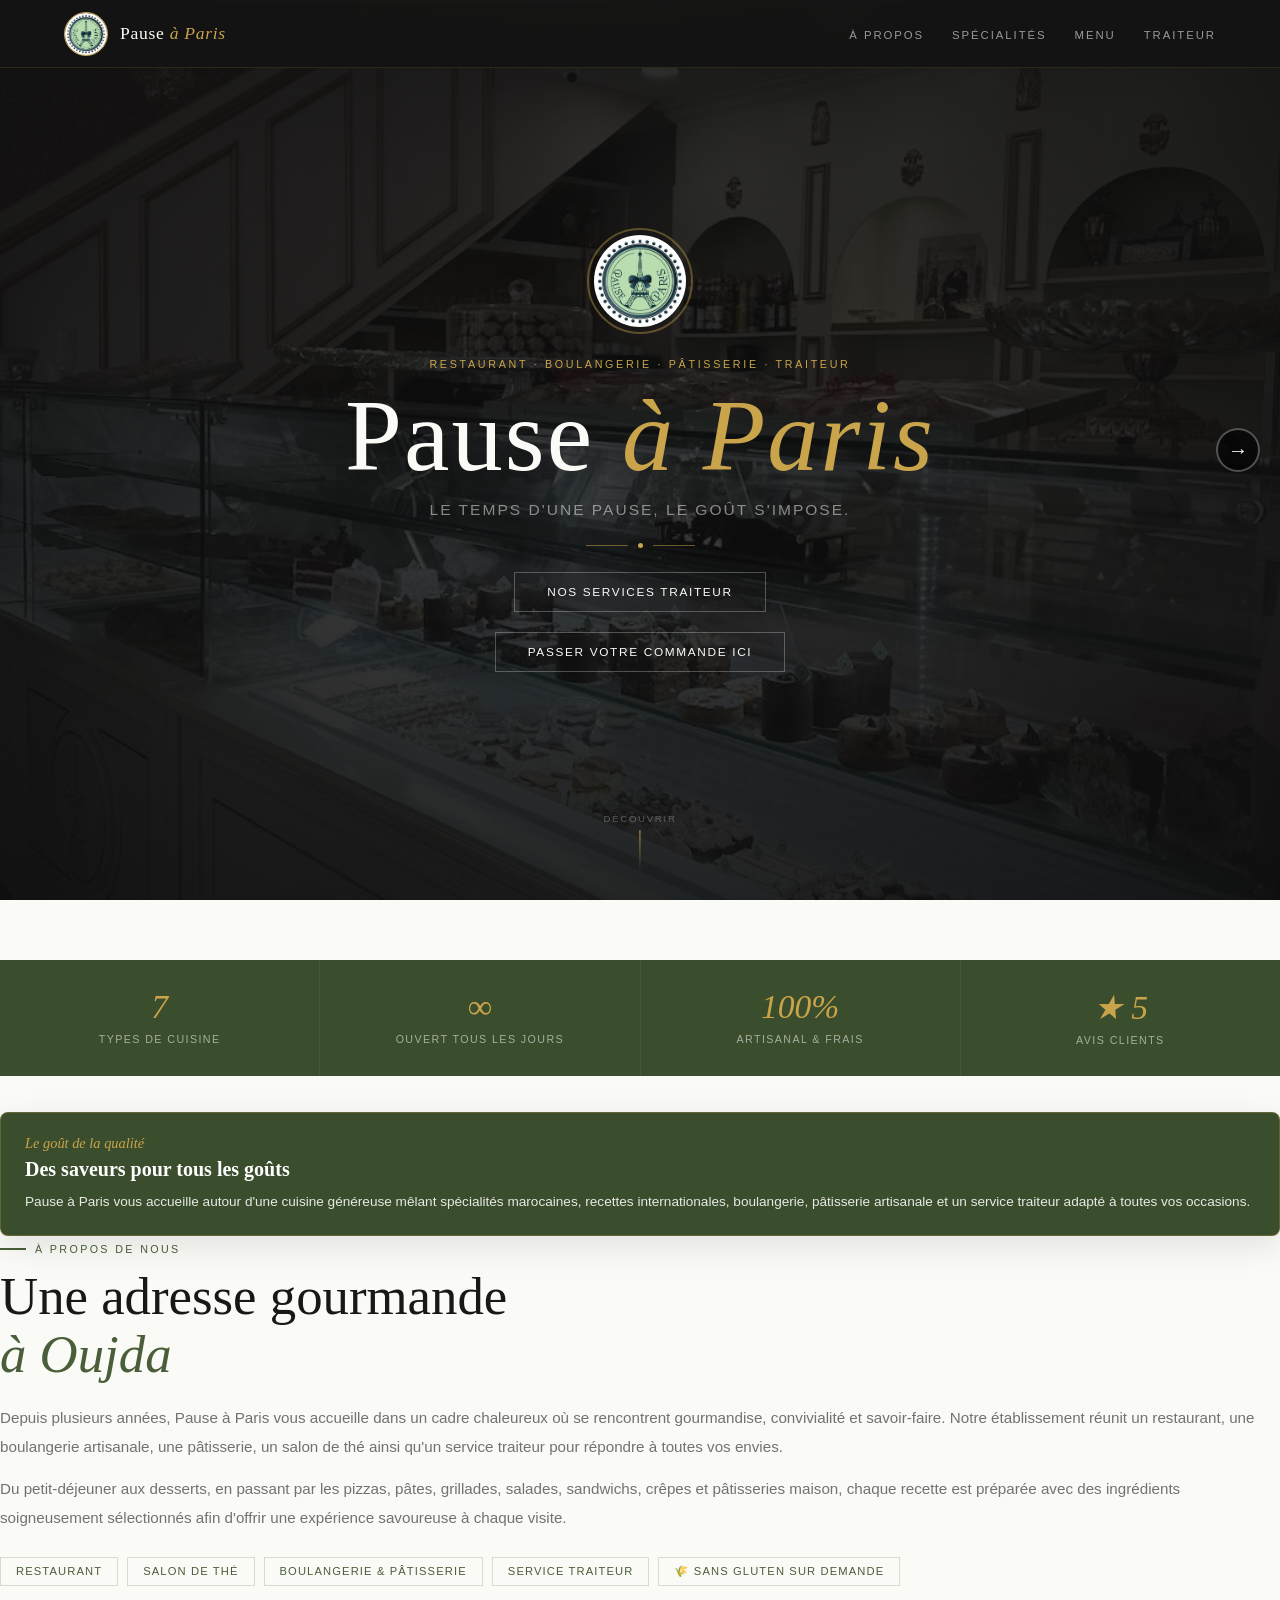
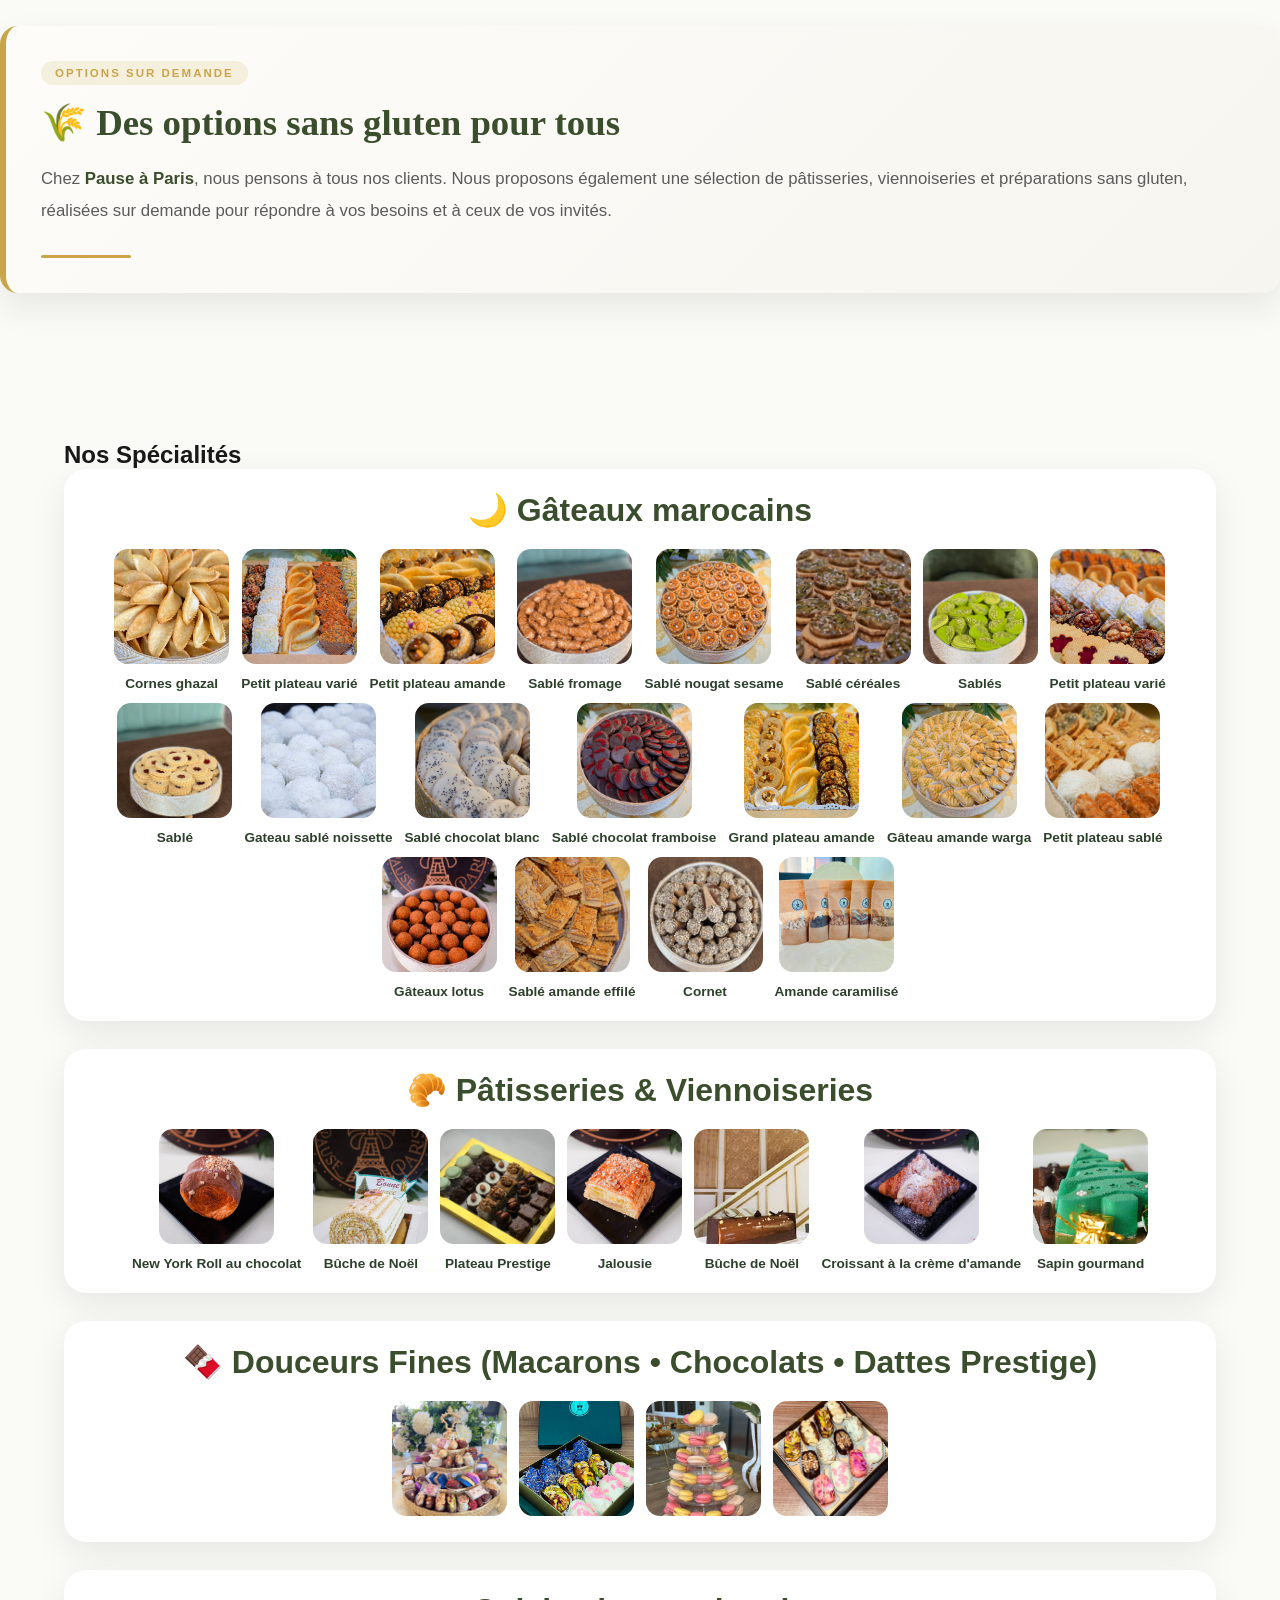
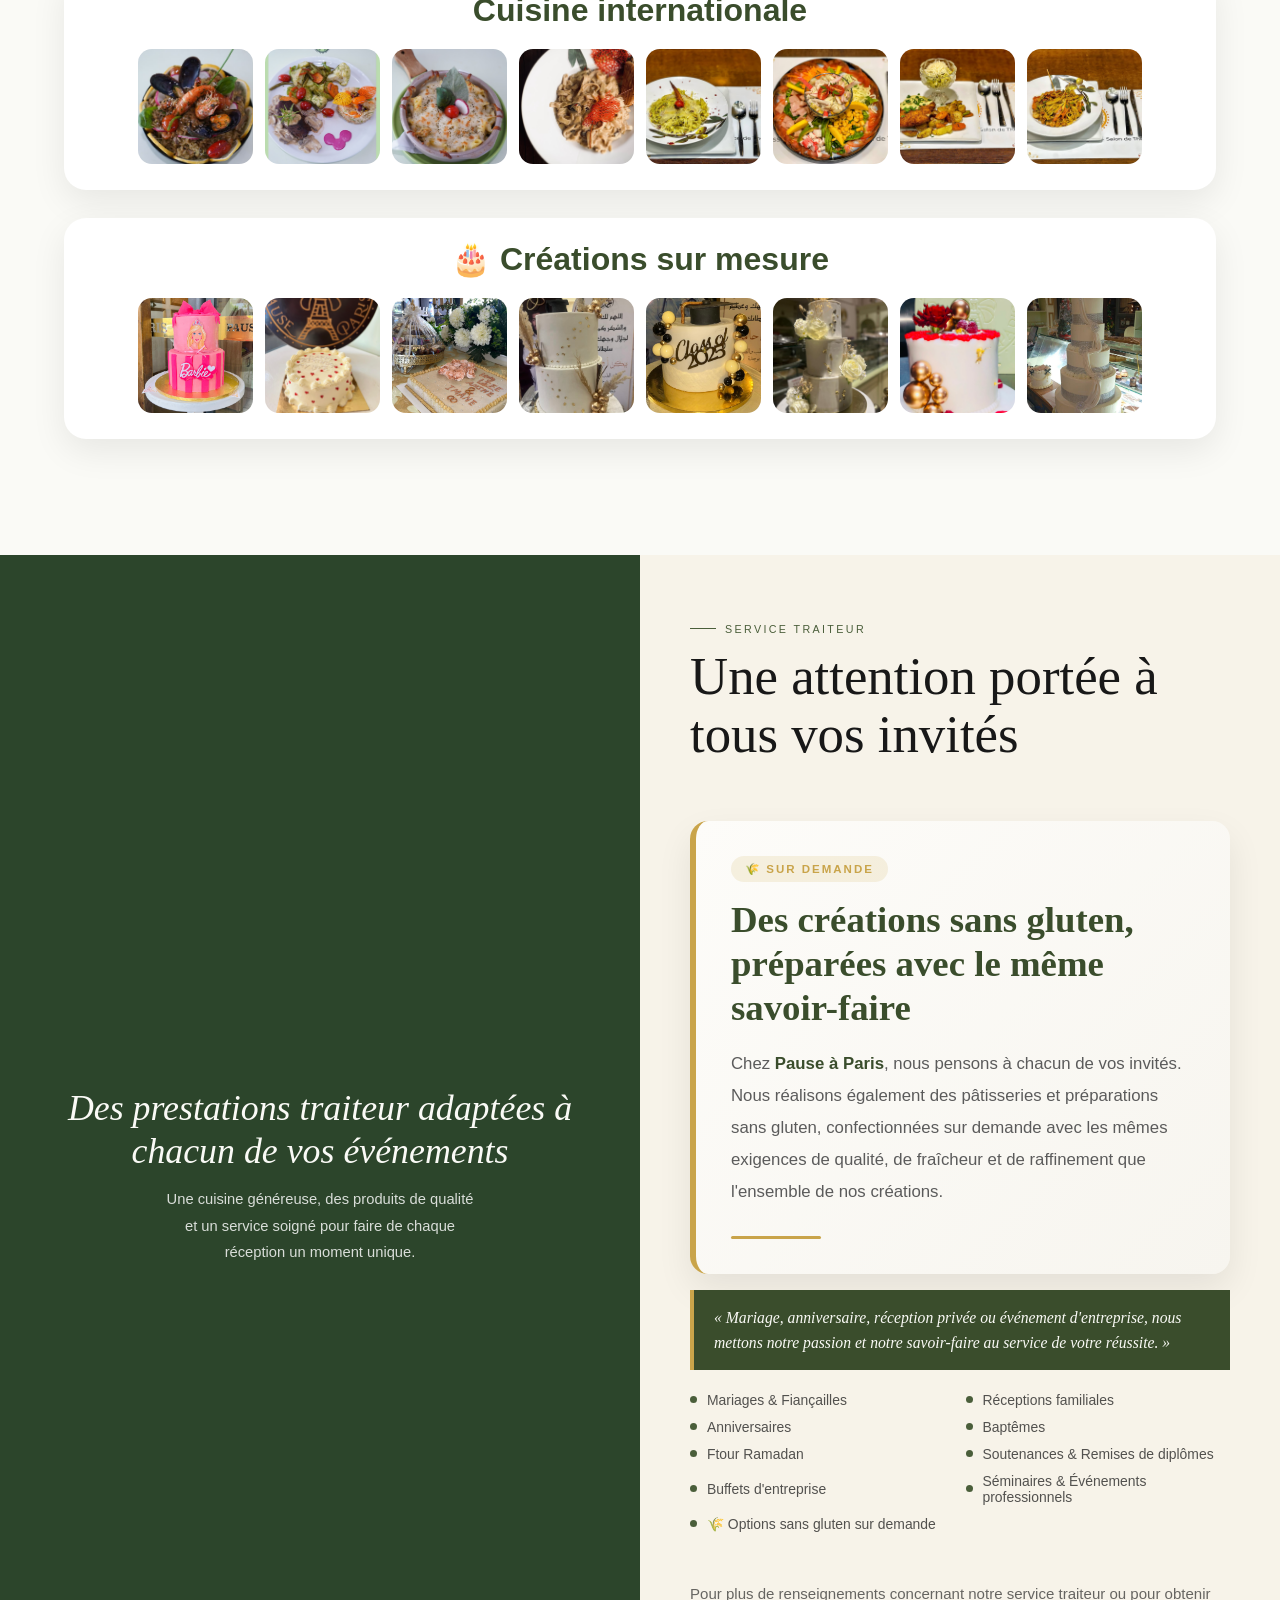
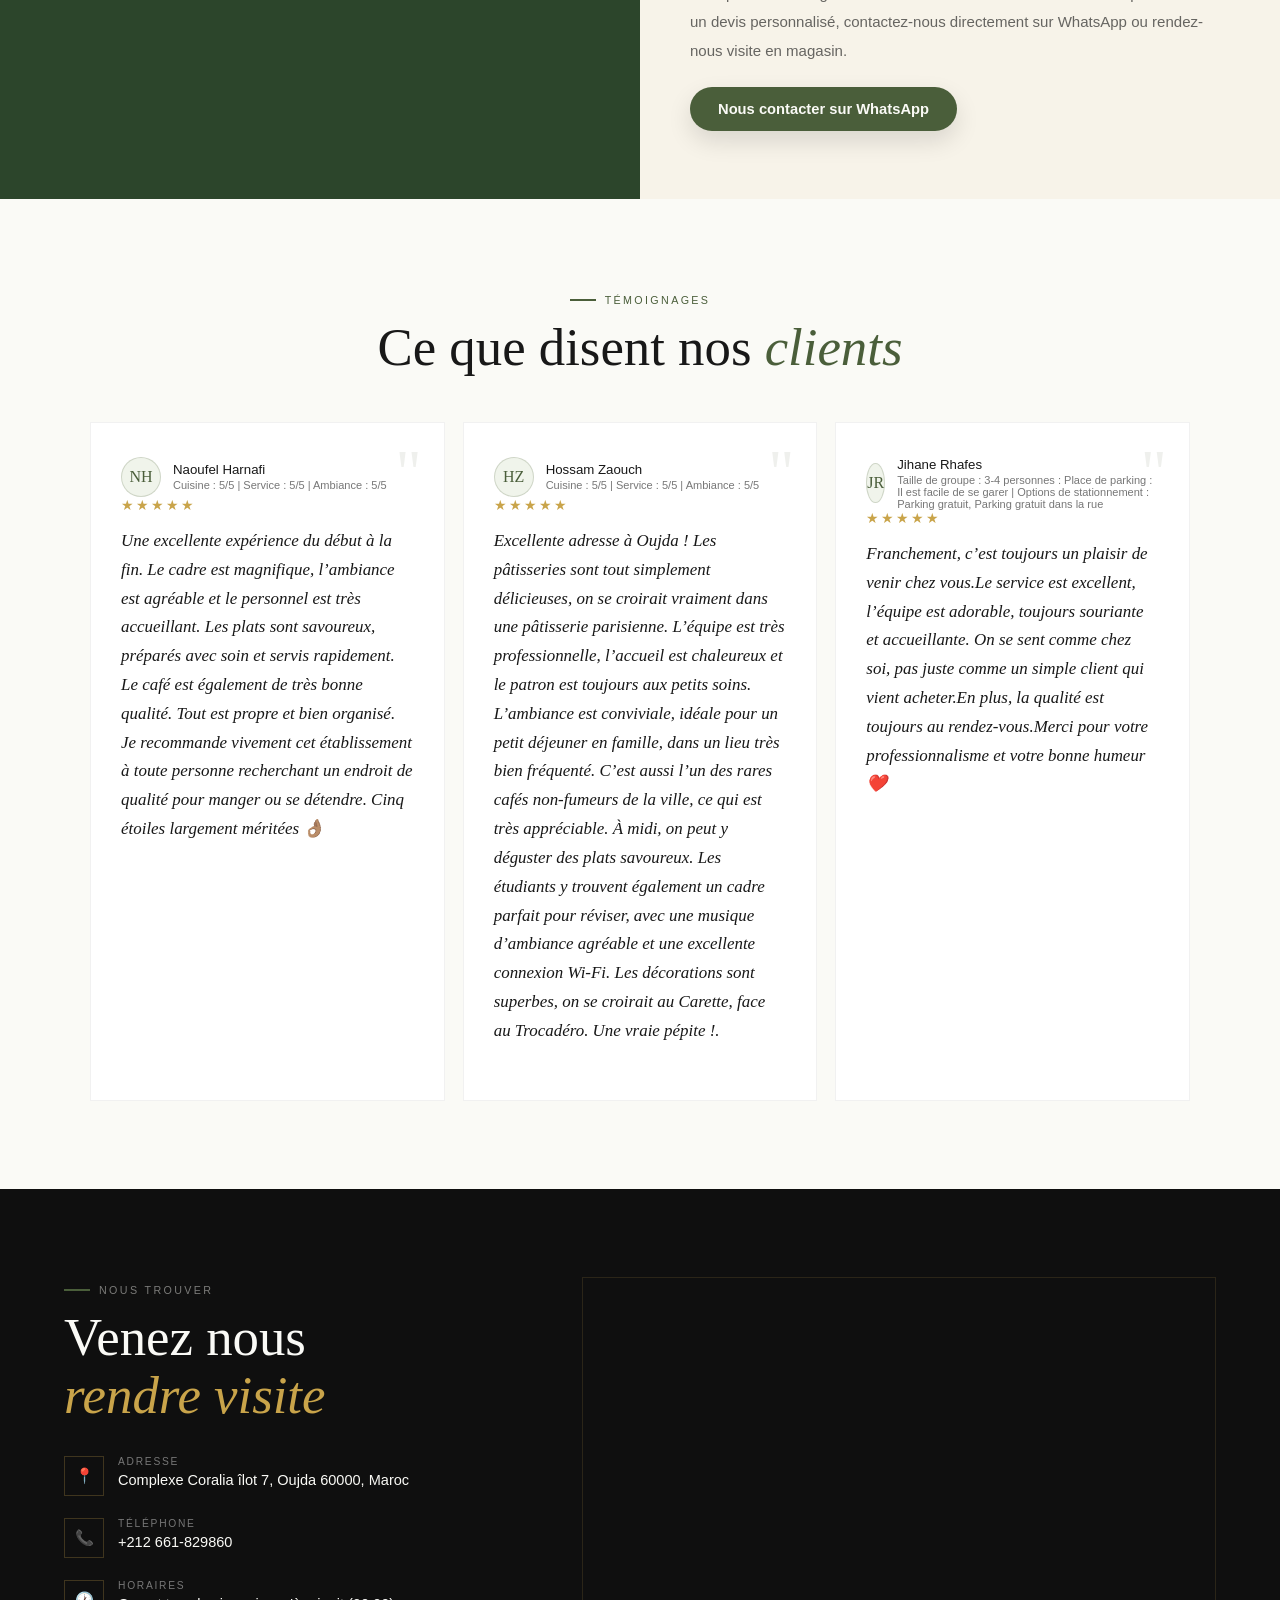
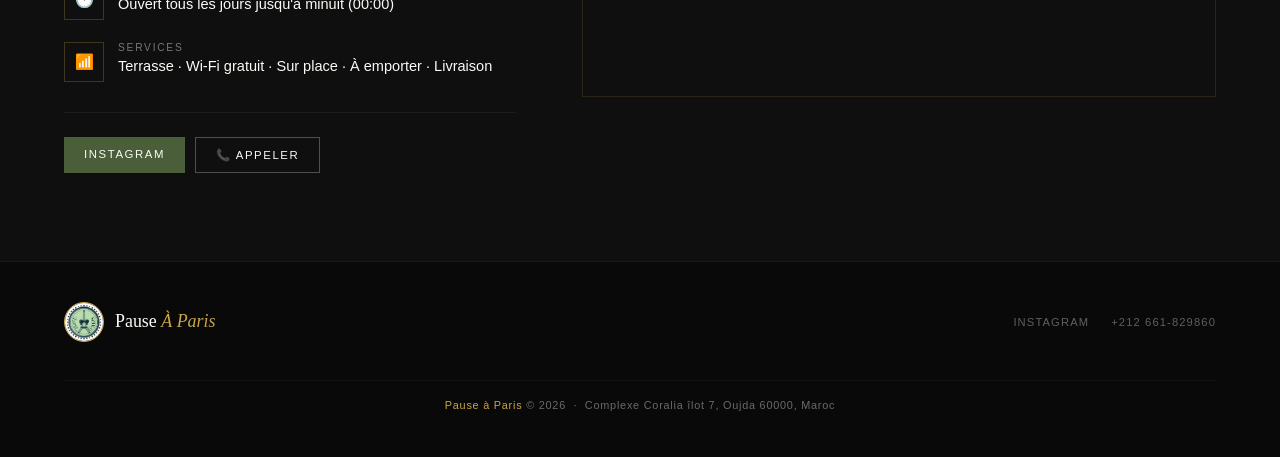
==== commit 9f45ab0f: "mise a jour faite" ====
--- a/index.html
+++ b/index.html
@@ -913,6 +913,13 @@
 
 .photo-modal.active {
     display: flex;
+}
+.photo-modal-title {
+    color: white;
+    text-align: center;
+    font-size: 20px;
+    font-weight: 600;
+    margin-top: 15px;
 }
 </style>
 
@@ -1476,8 +1483,17 @@
 
     <button id="photoPrev" class="photo-prev" type="button">←</button>
 
-    <img id="photoModalImg" src="" alt="">
-
+    <div class="photo-modal-content">
+
+        <img id="photoModalImg" src="" alt="">
+
+        <div id="photoModalTitle" class="photo-modal-title"></div>
+
+    </div>
+
+    <button id="photoNext" class="photo-next" type="button">→</button>
+
+</div>
     <button id="photoNext" class="photo-next" type="button">→</button>
 
 </div>
@@ -1590,7 +1606,15 @@
             if (!currentLink) return;
 
             photoModalImg.src = currentLink.getAttribute('href');
-
+            const titleElement = currentLink
+                .closest('.spec-item')
+                .querySelector('.spec-caption');
+
+            const photoModalTitle = document.getElementById('photoModalTitle');
+
+            if (titleElement && photoModalTitle) {
+             photoModalTitle.textContent = titleElement.textContent.trim();
+}
             // Pas de flèche gauche sur la première
             if (currentIndex === 0) {
                 photoPrev.style.display = 'none';
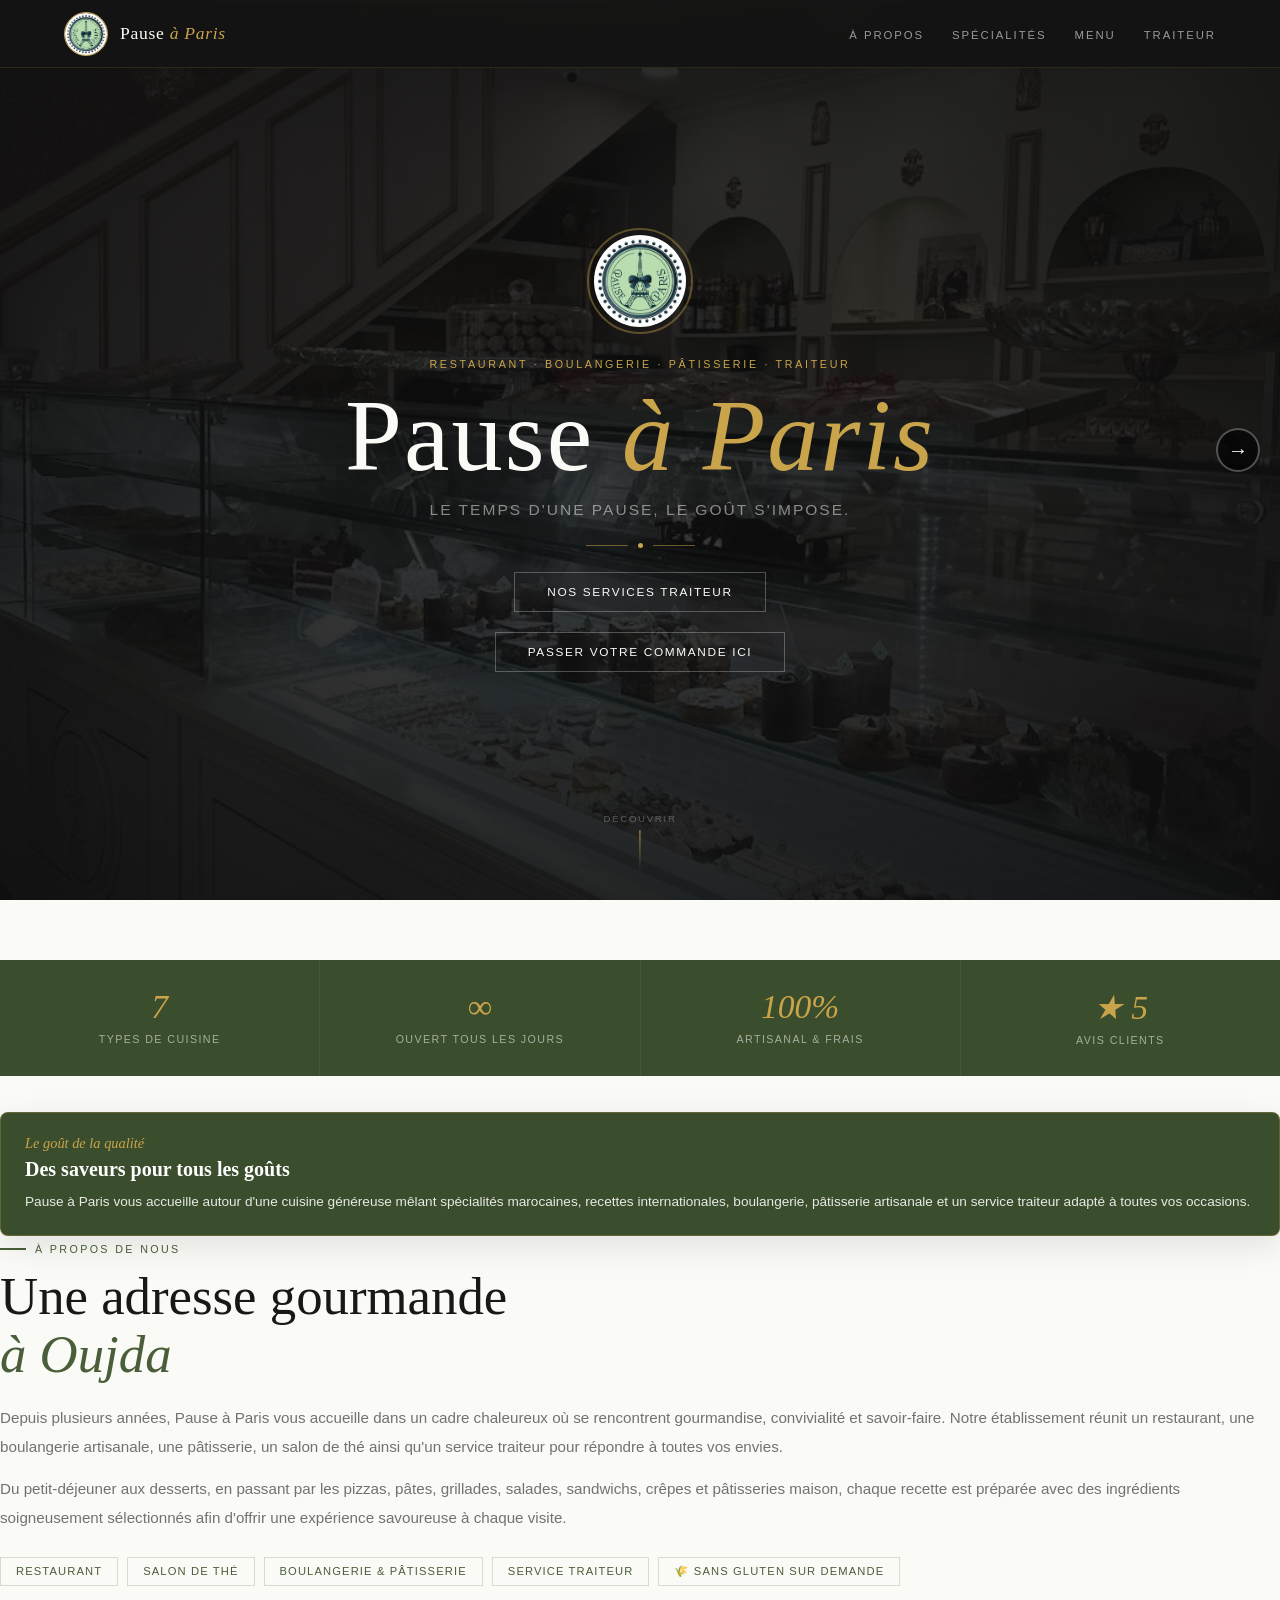
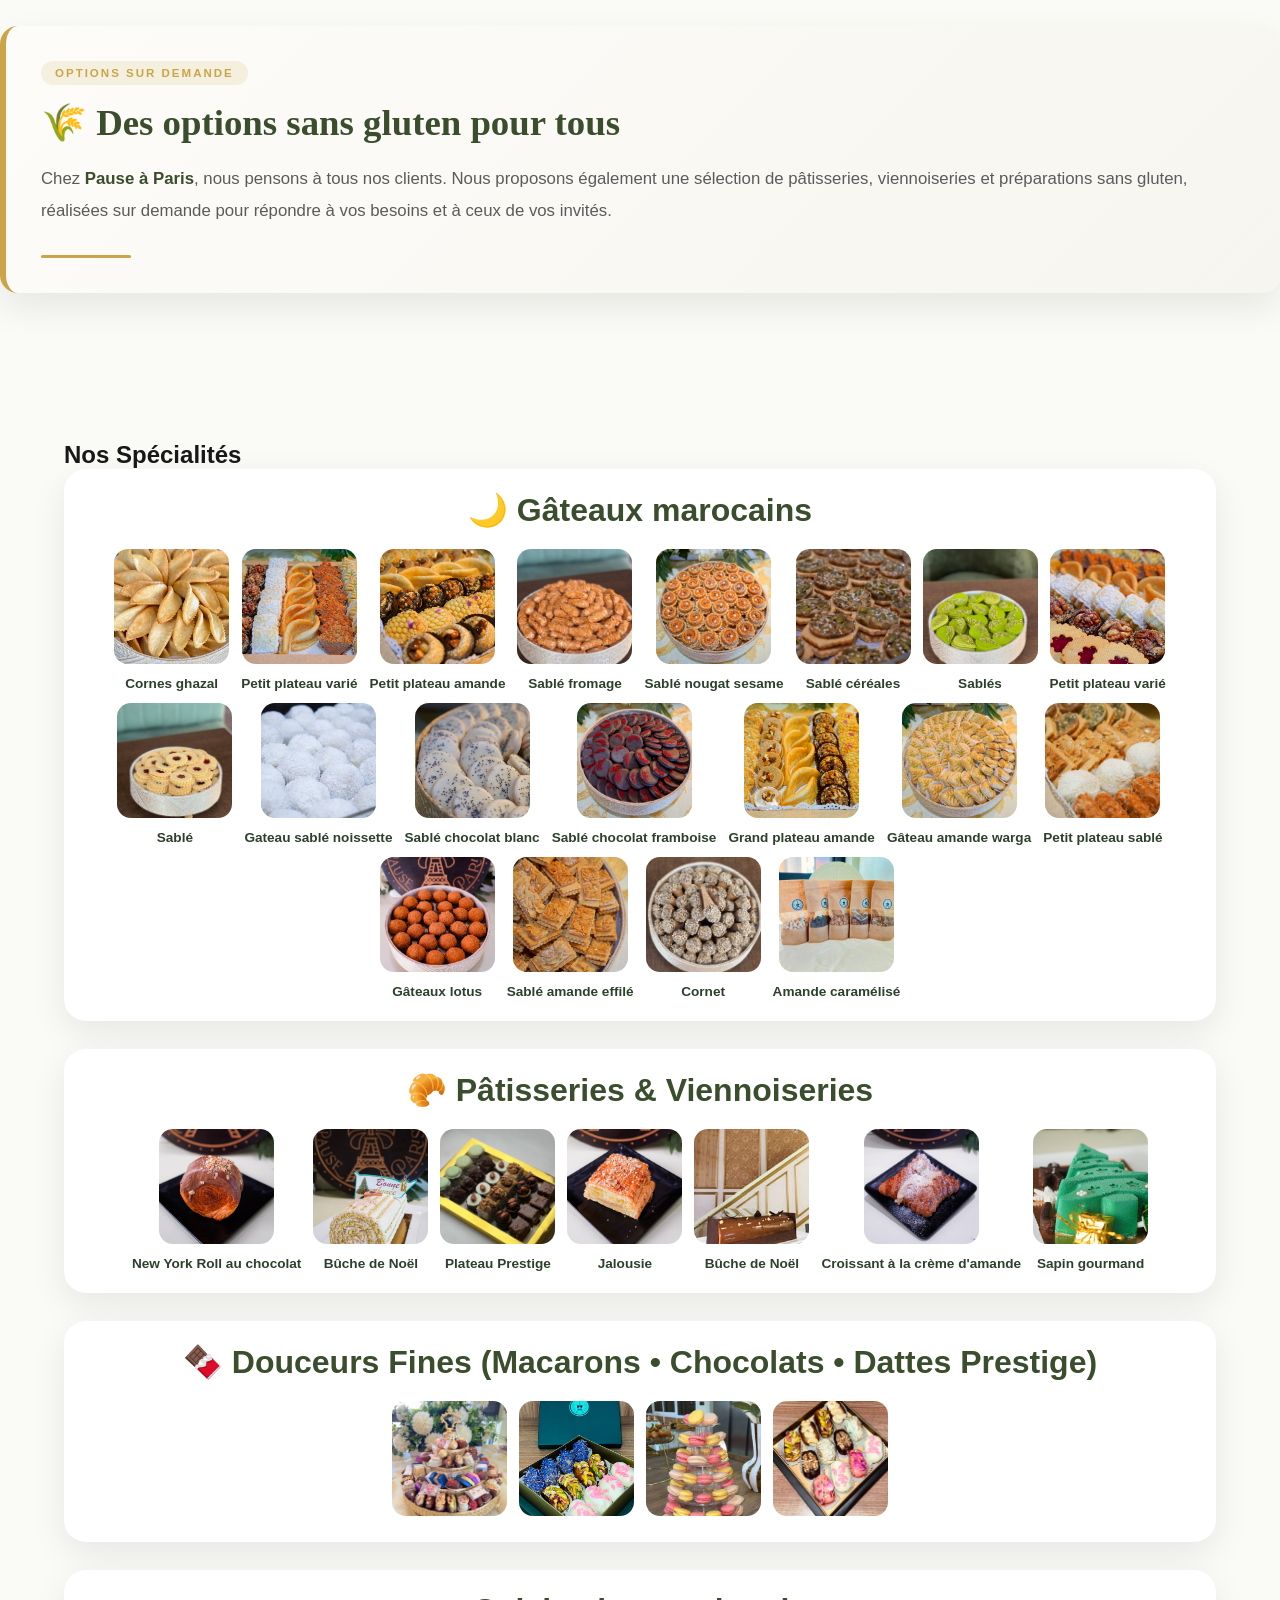
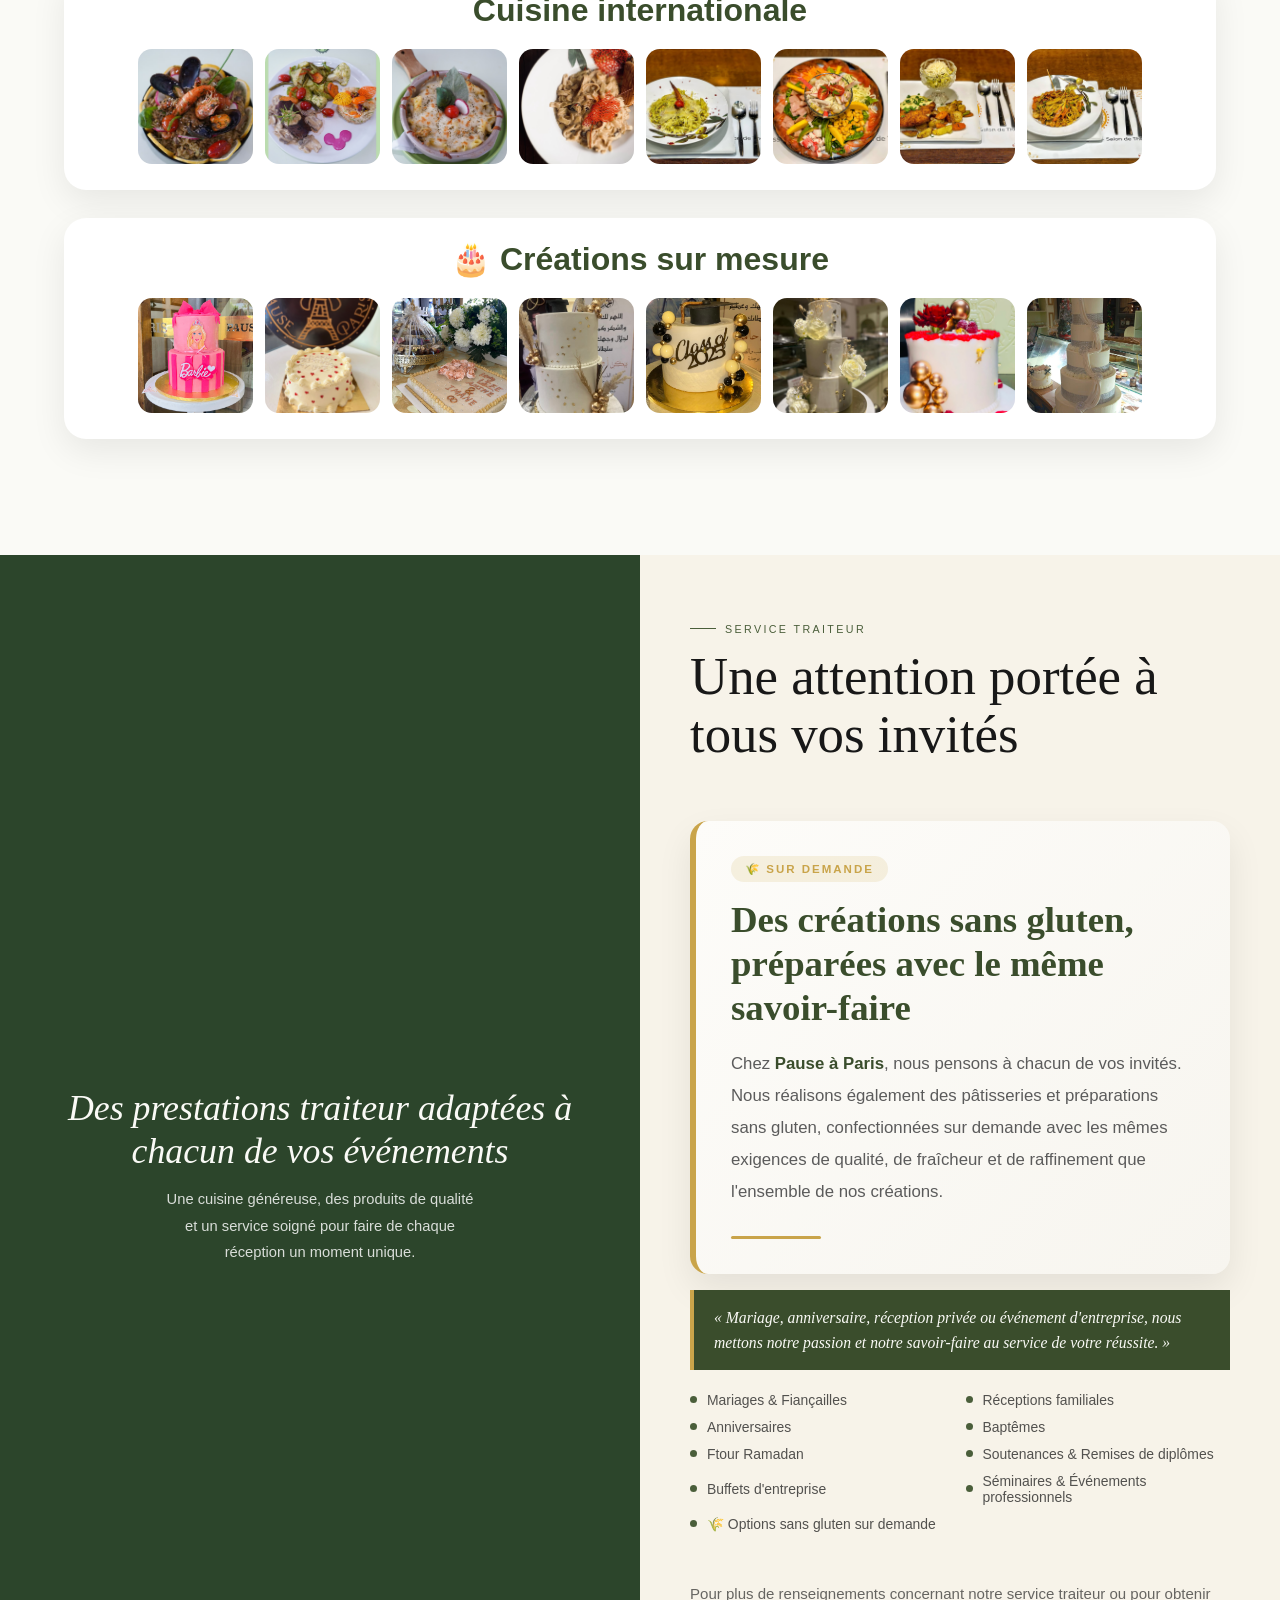
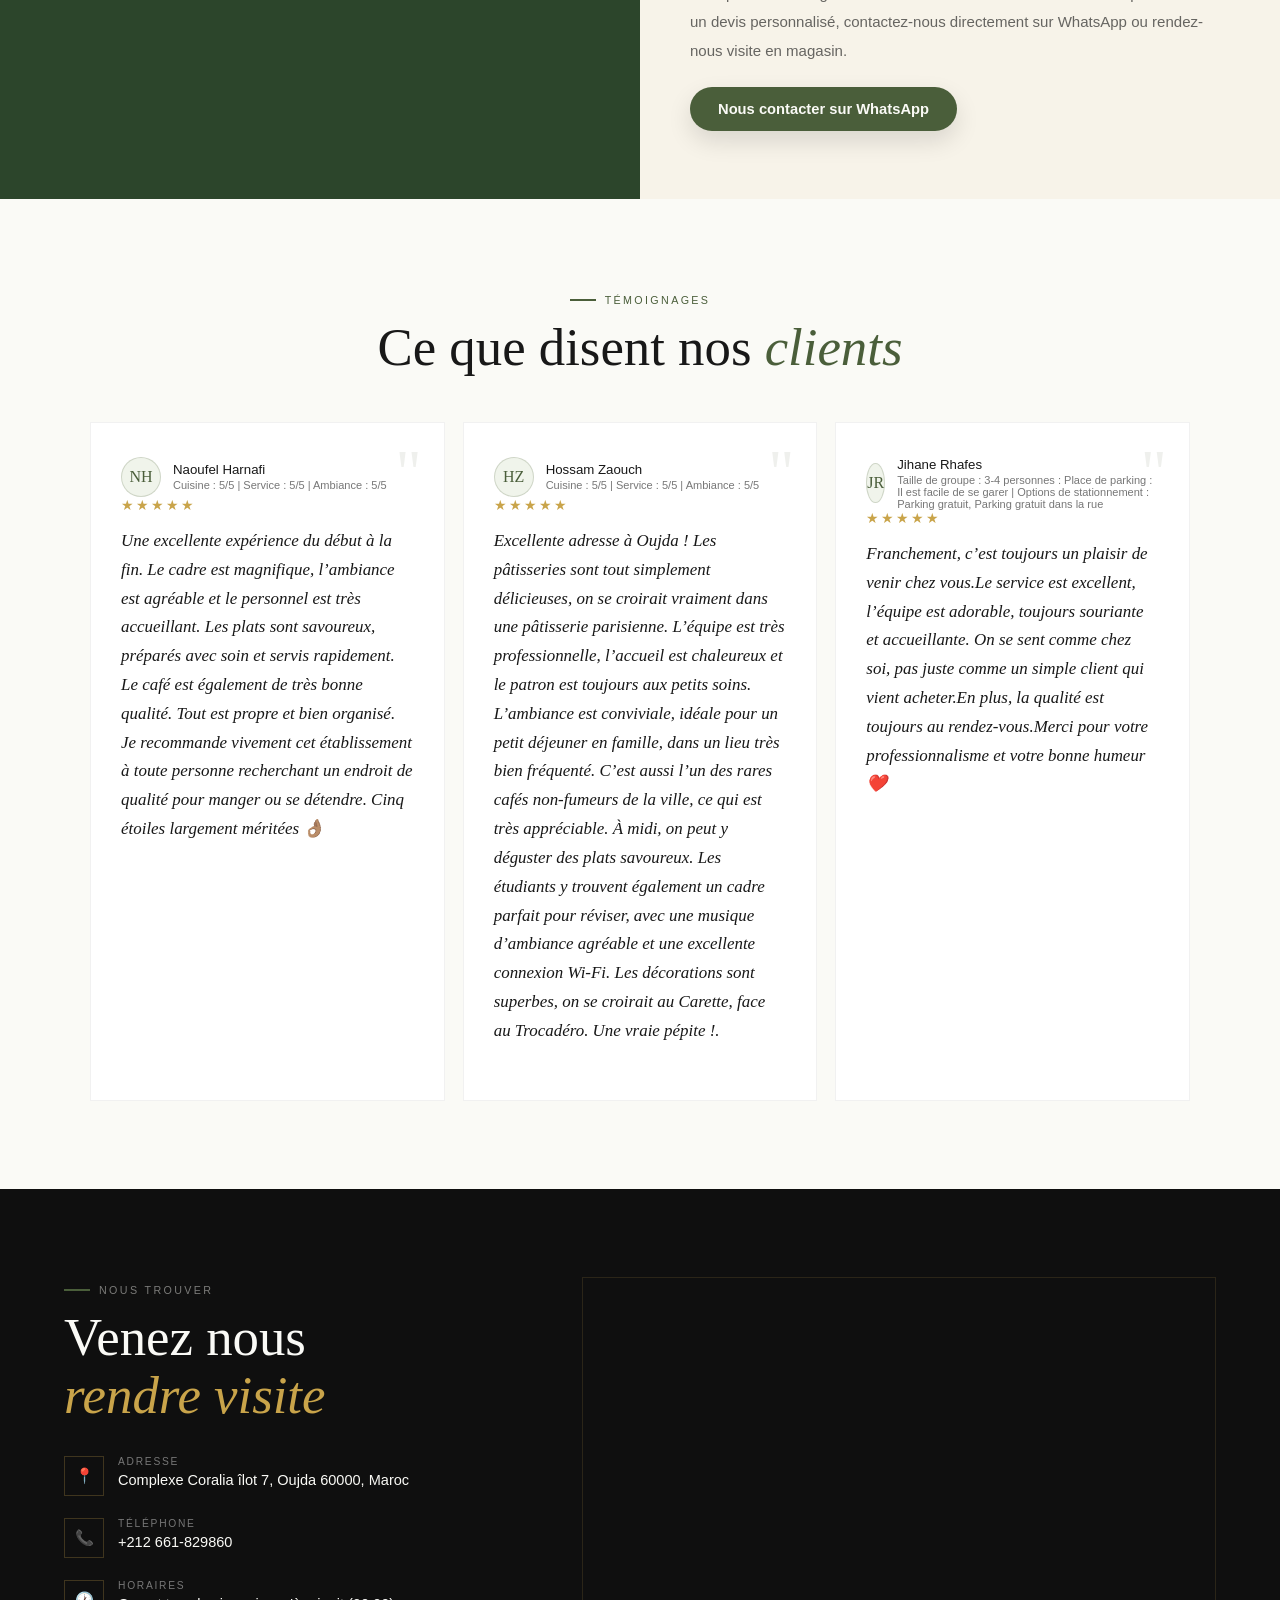
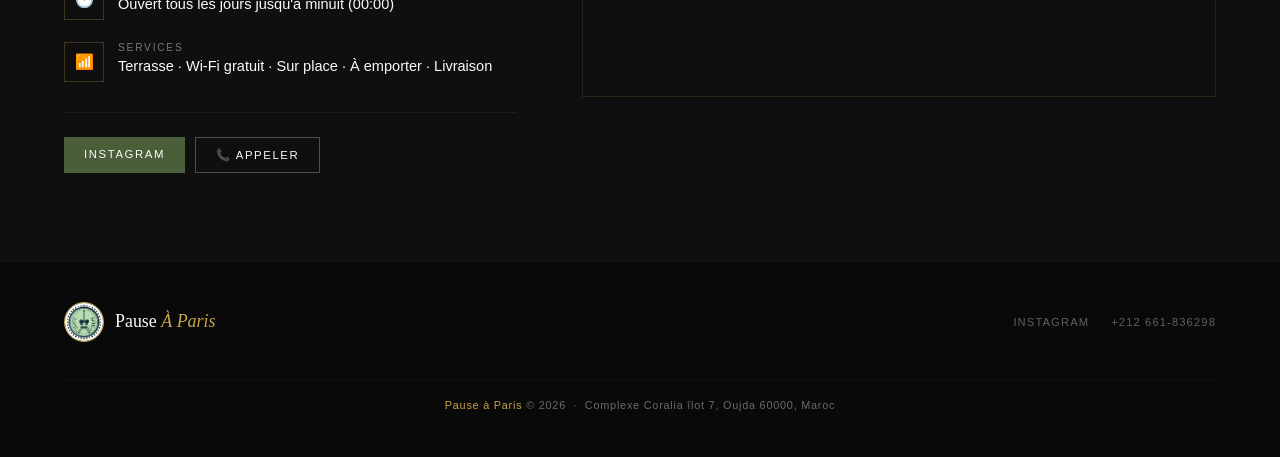
==== commit a8fb2080: "mise a jour faite" ====
--- a/index.html
+++ b/index.html
@@ -1185,13 +1185,12 @@
             <span class="spec-caption">Cornet </span>
         </div>
 
-        <div class="spec-item">
-            <a href="image/gateau/gat (19).png" class="glightbox" data-gallery="gateaux-marocains">
-                <img src="image/gateau/gat (20).jpg" alt="Gâteau marocain">
-            </a>
-            <span class="spec-caption">Amande caramilisé </span>
-        </div>
-
+      <div class="spec-item">
+    <a href="image/gateau/gat (20).jpg" class="glightbox" data-gallery="gateaux-marocains">
+        <img src="image/gateau/gat (20).jpg" alt="Gâteau marocain">
+    </a>
+    <span class="spec-caption">Amande caramélisé</span>
+</div>
 
     </div>
 </div>
@@ -1292,18 +1291,18 @@
         <a href="image/img3.png" class="glightbox" data-gallery="cuisine-internationale">
             <img src="image/img3.png" alt="Cuisine internationale">
         </a>
-        <a href="image/img3.png" class="glightbox" data-gallery="cuisine-internationale">
-            <img src="image/plats/plats (1).jpg" alt="Cuisine internationale">
-        </a>
-        <a href="image/img3.png" class="glightbox" data-gallery="cuisine-internationale">
-            <img src="image/plats/plats (2).jpg" alt="Cuisine internationale">
-        </a>
-        <a href="image/img3.png" class="glightbox" data-gallery="cuisine-internationale">
-            <img src="image/plats/plats (3).jpg" alt="Cuisine internationale">
-        </a>
-        <a href="image/img3.png" class="glightbox" data-gallery="cuisine-internationale">
-            <img src="image/plats/plats (4).jpg" alt="Cuisine internationale">
-        </a>
+<a href="image/plats/plats (1).jpg" class="glightbox" data-gallery="cuisine-internationale">
+    <img src="image/plats/plats (1).jpg" alt="Cuisine internationale">
+</a>
+<a href="image/plats/plats (2).jpg" class="glightbox" data-gallery="cuisine-internationale">
+    <img src="image/plats/plats (2).jpg" alt="Cuisine internationale">
+</a>
+<a href="image/plats/plats (3).jpg" class="glightbox" data-gallery="cuisine-internationale">
+    <img src="image/plats/plats (3).jpg" alt="Cuisine internationale">
+</a>
+<a href="image/plats/plats (4).jpg" class="glightbox" data-gallery="cuisine-internationale">
+    <img src="image/plats/plats (4).jpg" alt="Cuisine internationale">
+</a>
     </div>
   </div>
 
@@ -1454,7 +1453,7 @@
         <div class="cit"><div class="cion">📶</div><div><div class="clbl">Services</div><span class="cval">Terrasse · Wi-Fi gratuit · Sur place · À emporter · Livraison</span></div></div>
       </div>
       <div class="cbtns">
-        <a href="https://www.instagram.com" target="_blank" class="bs" style="font-size:.71rem;padding:11px 20px">Instagram</a>
+        <a href="https://www.instagram.com/pauseaparis/" target="_blank" class="bs" style="font-size:.71rem;padding:11px 20px">Instagram</a>
         <a href="tel:+212661829860" class="bg" style="font-size:.71rem;padding:10px 20px">📞 Appeler</a>
       </div>
     </div>
@@ -1469,12 +1468,13 @@
   <div class="fr">
     <div class="fbr"><img src="[data-uri]" alt="Logo"><span class="fbn">Pause <em>À Paris</em></span></div>
     <div class="flinks">
-      <a href="https://www.instagram.com" target="_blank">Instagram</a>
-      <a href="tel:+212661829860">+212 661-829860</a>
+      <a href="https://www.instagram.com/pauseaparis/" target="_blank">Instagram</a>
+      <a href="tel:++212 661-836298">+212 661-836298</a>
     </div>
     <div class="fcp"><em>Pause à Paris</em> © 2026 &nbsp;·&nbsp; Complexe Coralia îlot 7, Oujda 60000, Maroc</div>
   </div>
   <br>
+  
   
 </footer>
 <div id="photoModal" class="photo-modal">
@@ -1583,9 +1583,9 @@
     const photoPrev = document.getElementById('photoPrev');
     const photoNext = document.getElementById('photoNext');
 
-    const specialiteLinks = document.querySelectorAll(
-        '#specialite a.glightbox'
-    );
+   const specialiteLinks = document.querySelectorAll(
+    '.spec-images a.glightbox'
+);
 
     let currentGallery = [];
     let currentIndex = 0;
@@ -1599,36 +1599,69 @@
         specialiteLinks.length > 0
     ) {
 
-        function showSpecialiteImage() {
-
-            const currentLink = currentGallery[currentIndex];
-
-            if (!currentLink) return;
-
-            photoModalImg.src = currentLink.getAttribute('href');
-            const titleElement = currentLink
+function showSpecialiteImage() {
+
+    const currentLink = currentGallery[currentIndex];
+
+    if (!currentLink) return;
+
+    photoModalImg.src = currentLink.getAttribute('href');
+
+    /* ===== TITRE ===== */
+
+    const photoModalTitle =
+        document.getElementById('photoModalTitle');
+
+    if (photoModalTitle) {
+
+        // Gâteaux marocains / Pâtisseries
+        const caption =
+            currentLink
                 .closest('.spec-item')
-                .querySelector('.spec-caption');
-
-            const photoModalTitle = document.getElementById('photoModalTitle');
-
-            if (titleElement && photoModalTitle) {
-             photoModalTitle.textContent = titleElement.textContent.trim();
-}
-            // Pas de flèche gauche sur la première
-            if (currentIndex === 0) {
-                photoPrev.style.display = 'none';
+                ?.querySelector('.spec-caption');
+
+        if (caption) {
+
+            photoModalTitle.textContent =
+                caption.textContent.trim();
+
+        } else {
+
+            // Douceurs Fines / Cuisine internationale /
+            // Créations sur mesure
+            const card =
+                currentLink.closest('.spec-card');
+
+            const title =
+                card?.querySelector('h3');
+
+            if (title) {
+                photoModalTitle.textContent =
+                    title.textContent.trim();
             } else {
-                photoPrev.style.display = 'flex';
-            }
-
-            // Pas de flèche droite sur la dernière
-            if (currentIndex === currentGallery.length - 1) {
-                photoNext.style.display = 'none';
-            } else {
-                photoNext.style.display = 'flex';
+                photoModalTitle.textContent = '';
             }
         }
+    }
+
+
+    /* ===== FLÈCHE GAUCHE ===== */
+
+    if (currentIndex === 0) {
+        photoPrev.style.display = 'none';
+    } else {
+        photoPrev.style.display = 'flex';
+    }
+
+
+    /* ===== FLÈCHE DROITE ===== */
+
+    if (currentIndex === currentGallery.length - 1) {
+        photoNext.style.display = 'none';
+    } else {
+        photoNext.style.display = 'flex';
+    }
+}
 
 
         specialiteLinks.forEach(link => {
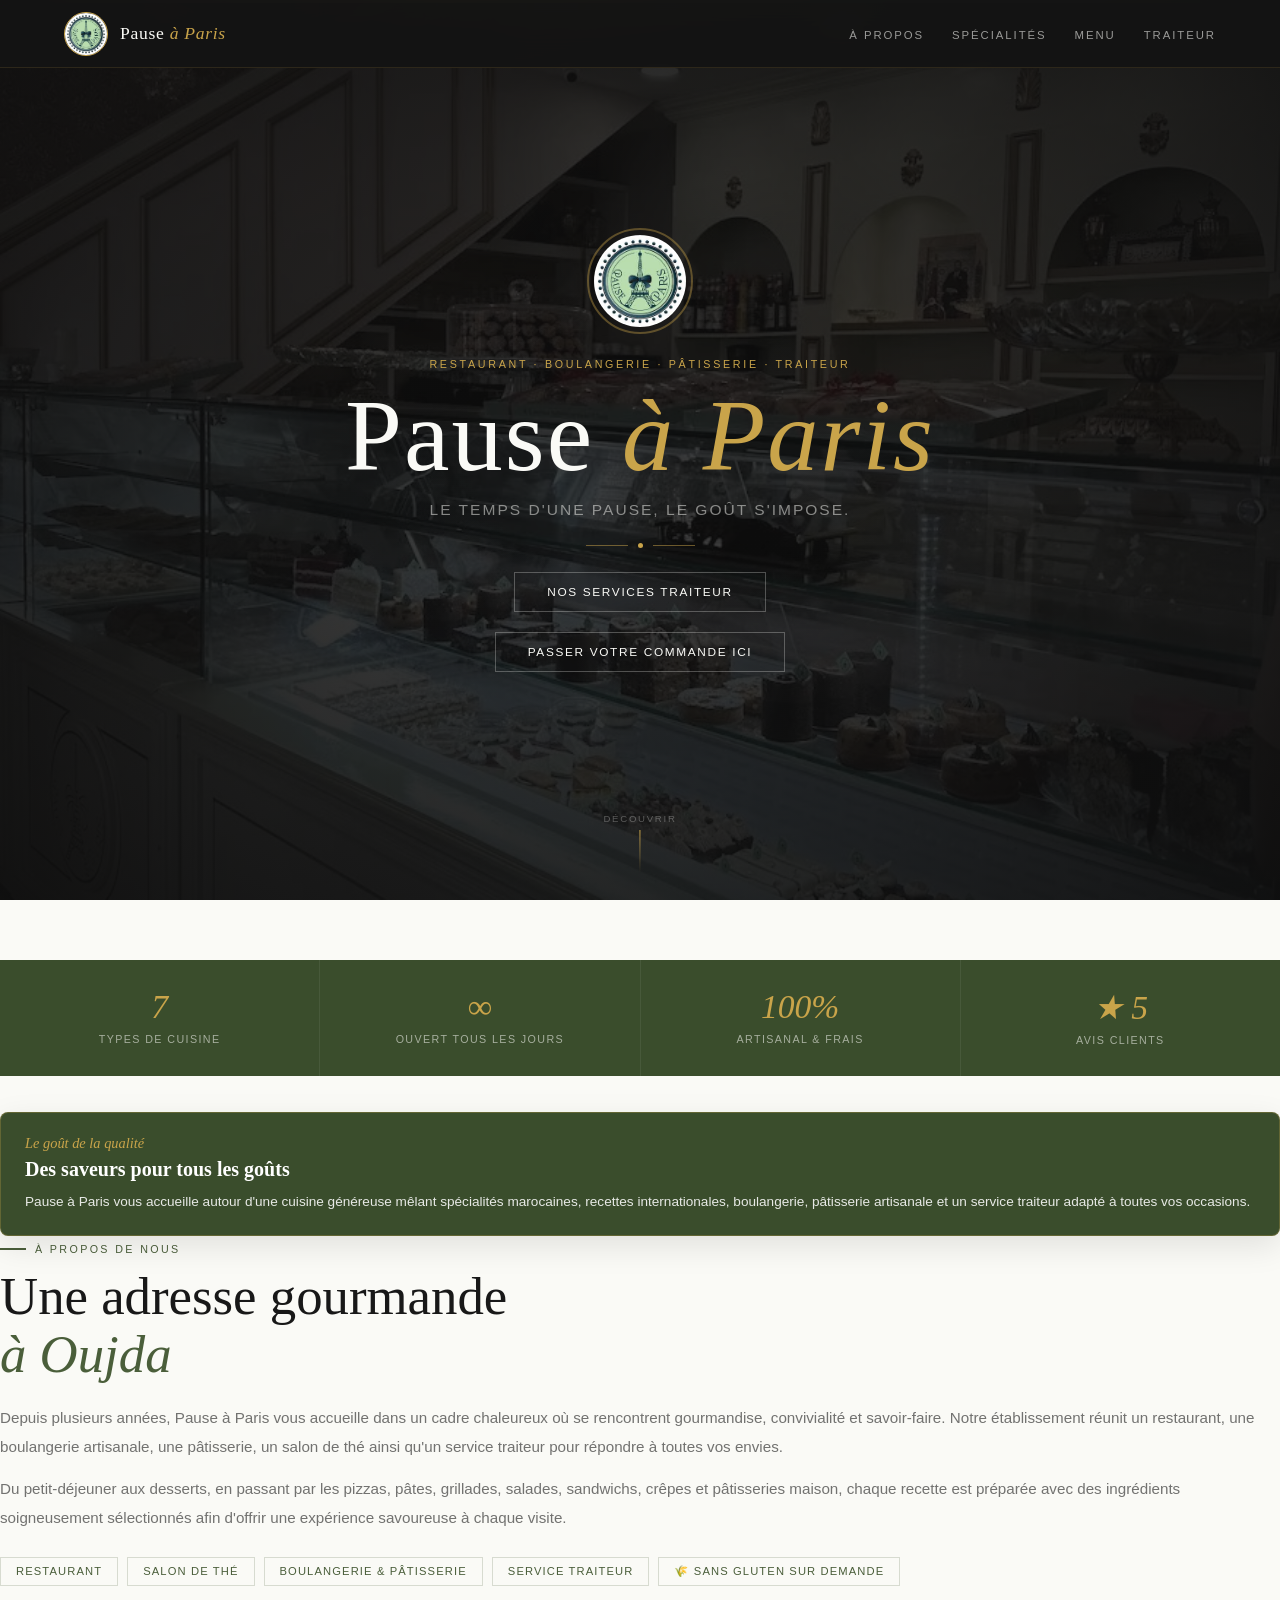
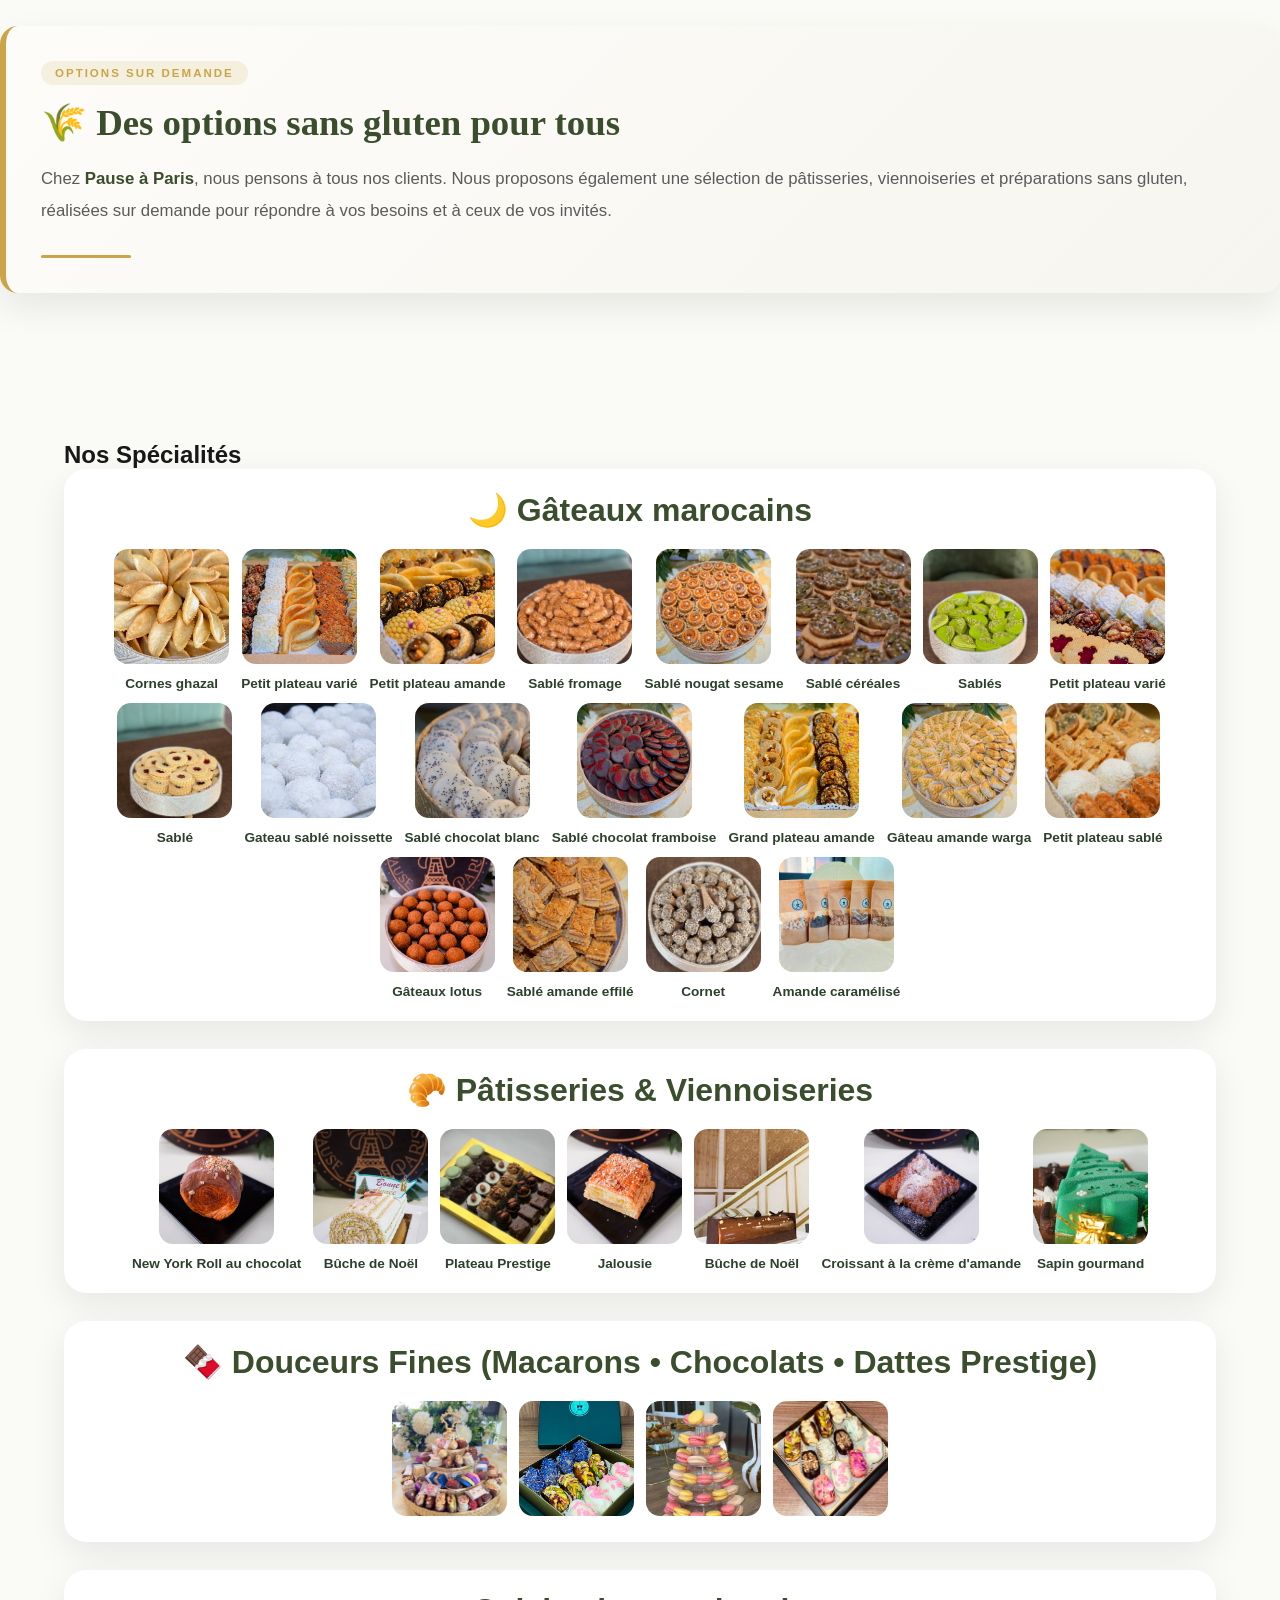
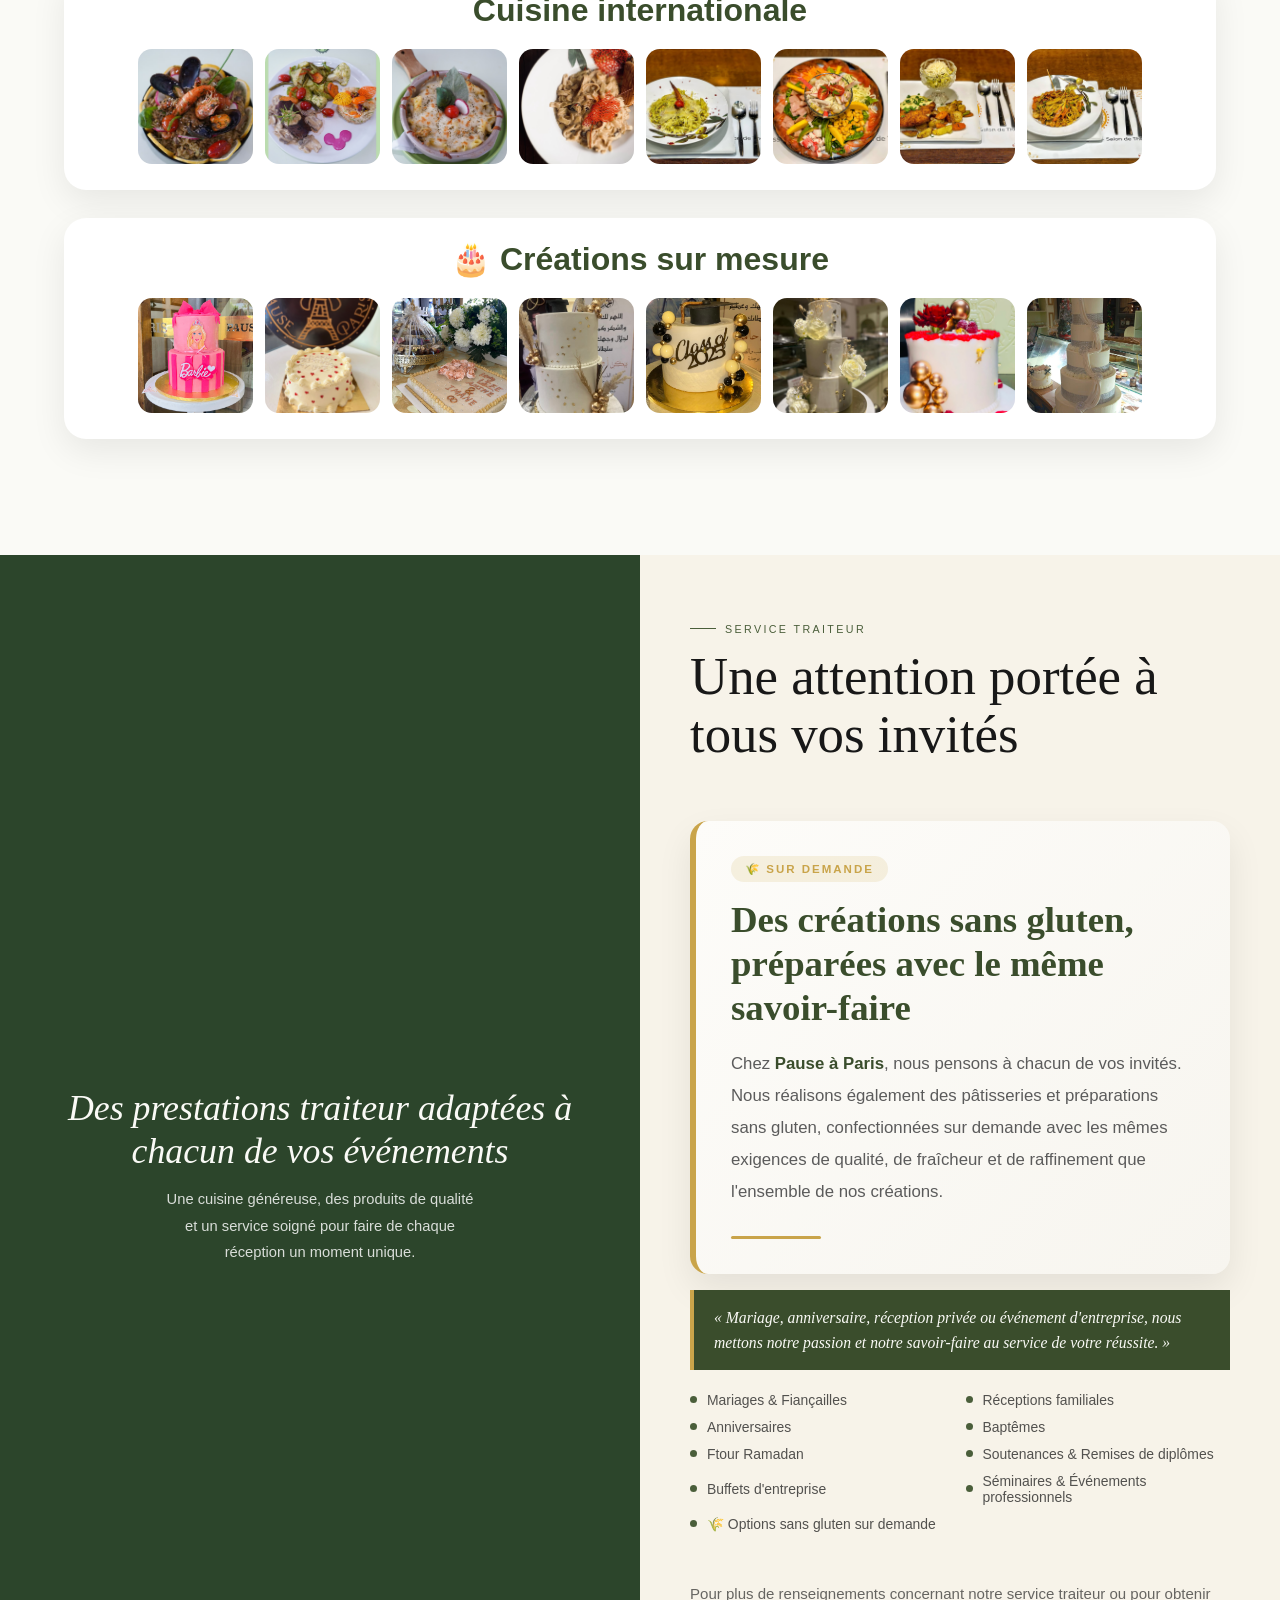
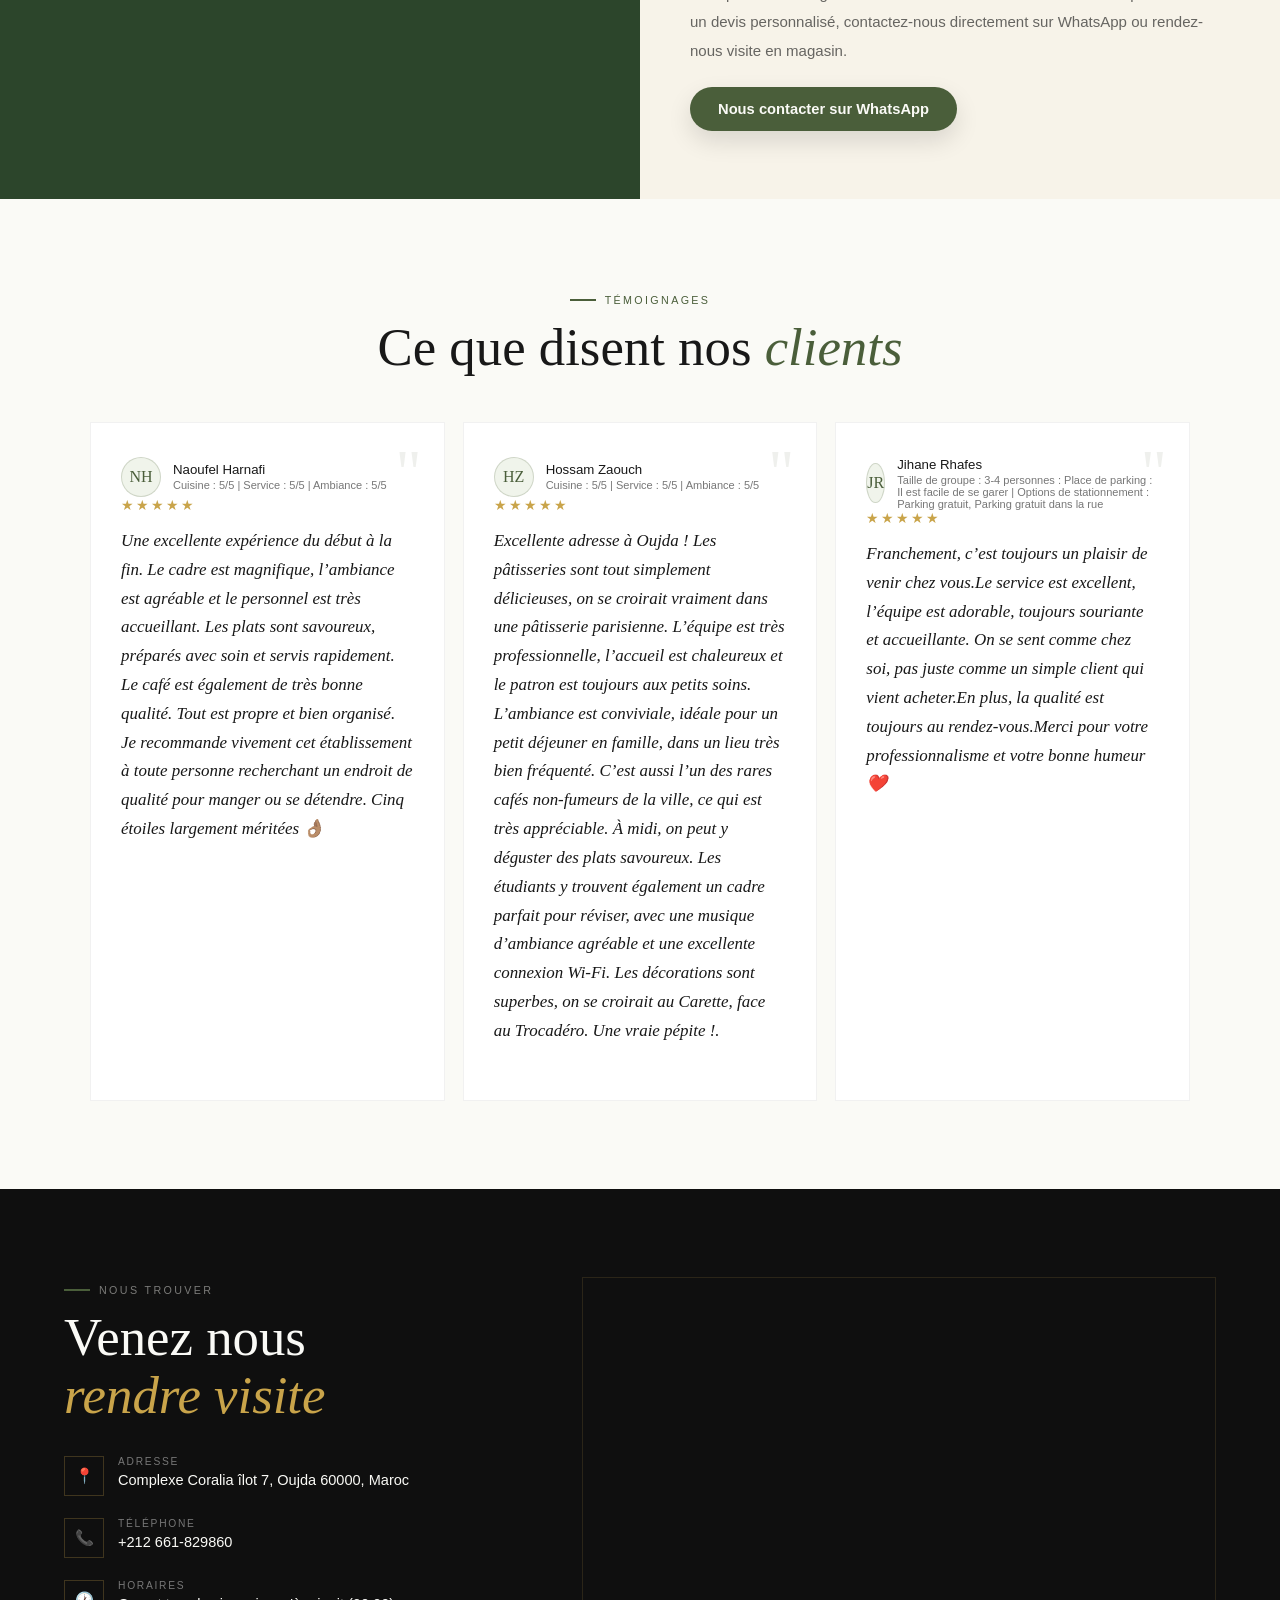
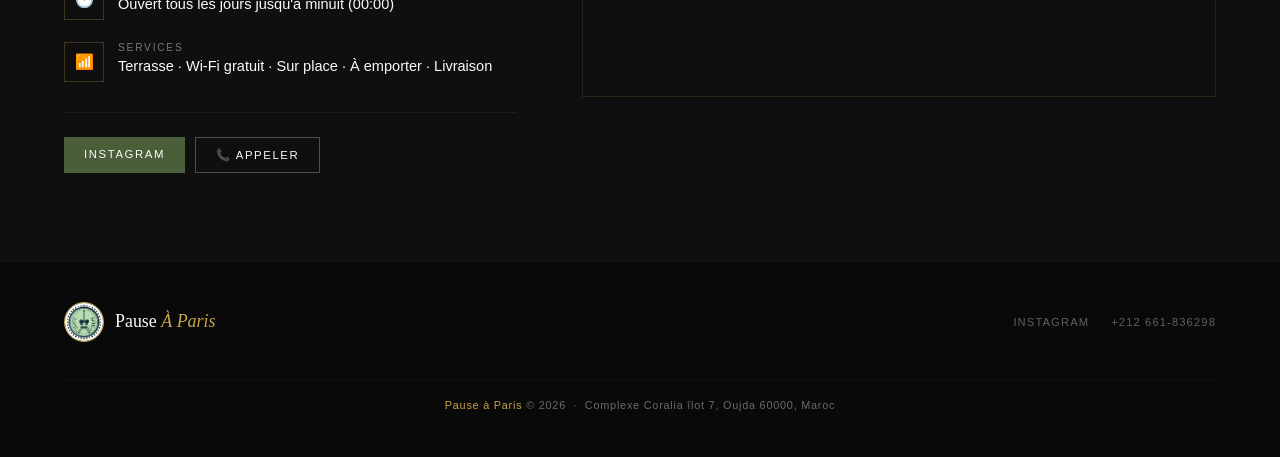
==== commit fb2ffa31: "mise a jour faite" ====
--- a/index.html
+++ b/index.html
@@ -920,6 +920,133 @@
     font-size: 20px;
     font-weight: 600;
     margin-top: 15px;
+}
+/* =====================================================
+   CORRECTION GALERIE MOBILE
+   Images parfaitement centrées et alignées
+   ===================================================== */
+
+.photo-modal {
+    padding: 70px 20px 50px;
+    overflow: hidden;
+}
+
+.photo-modal-content {
+    width: min(88vw, 900px);
+    height: min(72vh, 700px);
+
+    display: flex;
+    flex-direction: column;
+    align-items: center;
+    justify-content: center;
+
+    position: relative;
+}
+
+.photo-modal-content img {
+    display: block;
+
+    width: 100%;
+    height: 100%;
+
+    max-width: none;
+    max-height: none;
+
+    object-fit: contain;
+    object-position: center;
+
+    border-radius: 0;
+}
+
+.photo-modal-title {
+    position: absolute;
+    top: calc(100% + 12px);
+    left: 0;
+    width: 100%;
+
+    margin: 0;
+
+    color: #fff;
+    text-align: center;
+    font-size: 18px;
+    font-weight: 600;
+}
+
+/* Flèches toujours au même endroit */
+.photo-prev,
+.photo-next {
+    top: 50%;
+    transform: translateY(-50%);
+
+    width: 44px;
+    height: 44px;
+
+    z-index: 10002;
+}
+
+.photo-prev {
+    left: 16px;
+}
+
+.photo-next {
+    right: 16px;
+}
+
+/* Bouton X */
+.photo-close {
+    top: 16px;
+    right: 16px;
+}
+
+
+/* =========================
+   TÉLÉPHONE
+   ========================= */
+
+@media (max-width: 600px) {
+
+    .photo-modal {
+        padding: 60px 12px 60px;
+    }
+
+    .photo-modal-content {
+        width: 88vw;
+        height: 62vh;
+    }
+
+    .photo-modal-content img {
+        width: 100%;
+        height: 100%;
+        object-fit: contain;
+    }
+
+    .photo-modal-title {
+        font-size: 17px;
+        top: calc(100% + 10px);
+    }
+
+    .photo-prev,
+    .photo-next {
+        width: 40px;
+        height: 40px;
+        font-size: 18px;
+    }
+
+    .photo-prev {
+        left: 10px;
+    }
+
+    .photo-next {
+        right: 10px;
+    }
+
+    .photo-close {
+        top: 12px;
+        right: 12px;
+        width: 40px;
+        height: 40px;
+        font-size: 20px;
+    }
 }
 </style>
 
@@ -1492,11 +1619,8 @@
     </div>
 
     <button id="photoNext" class="photo-next" type="button">→</button>
-
 </div>
-    <button id="photoNext" class="photo-next" type="button">→</button>
-
-</div>
+
 <!-- Ton JavaScript -->
 
 <script>
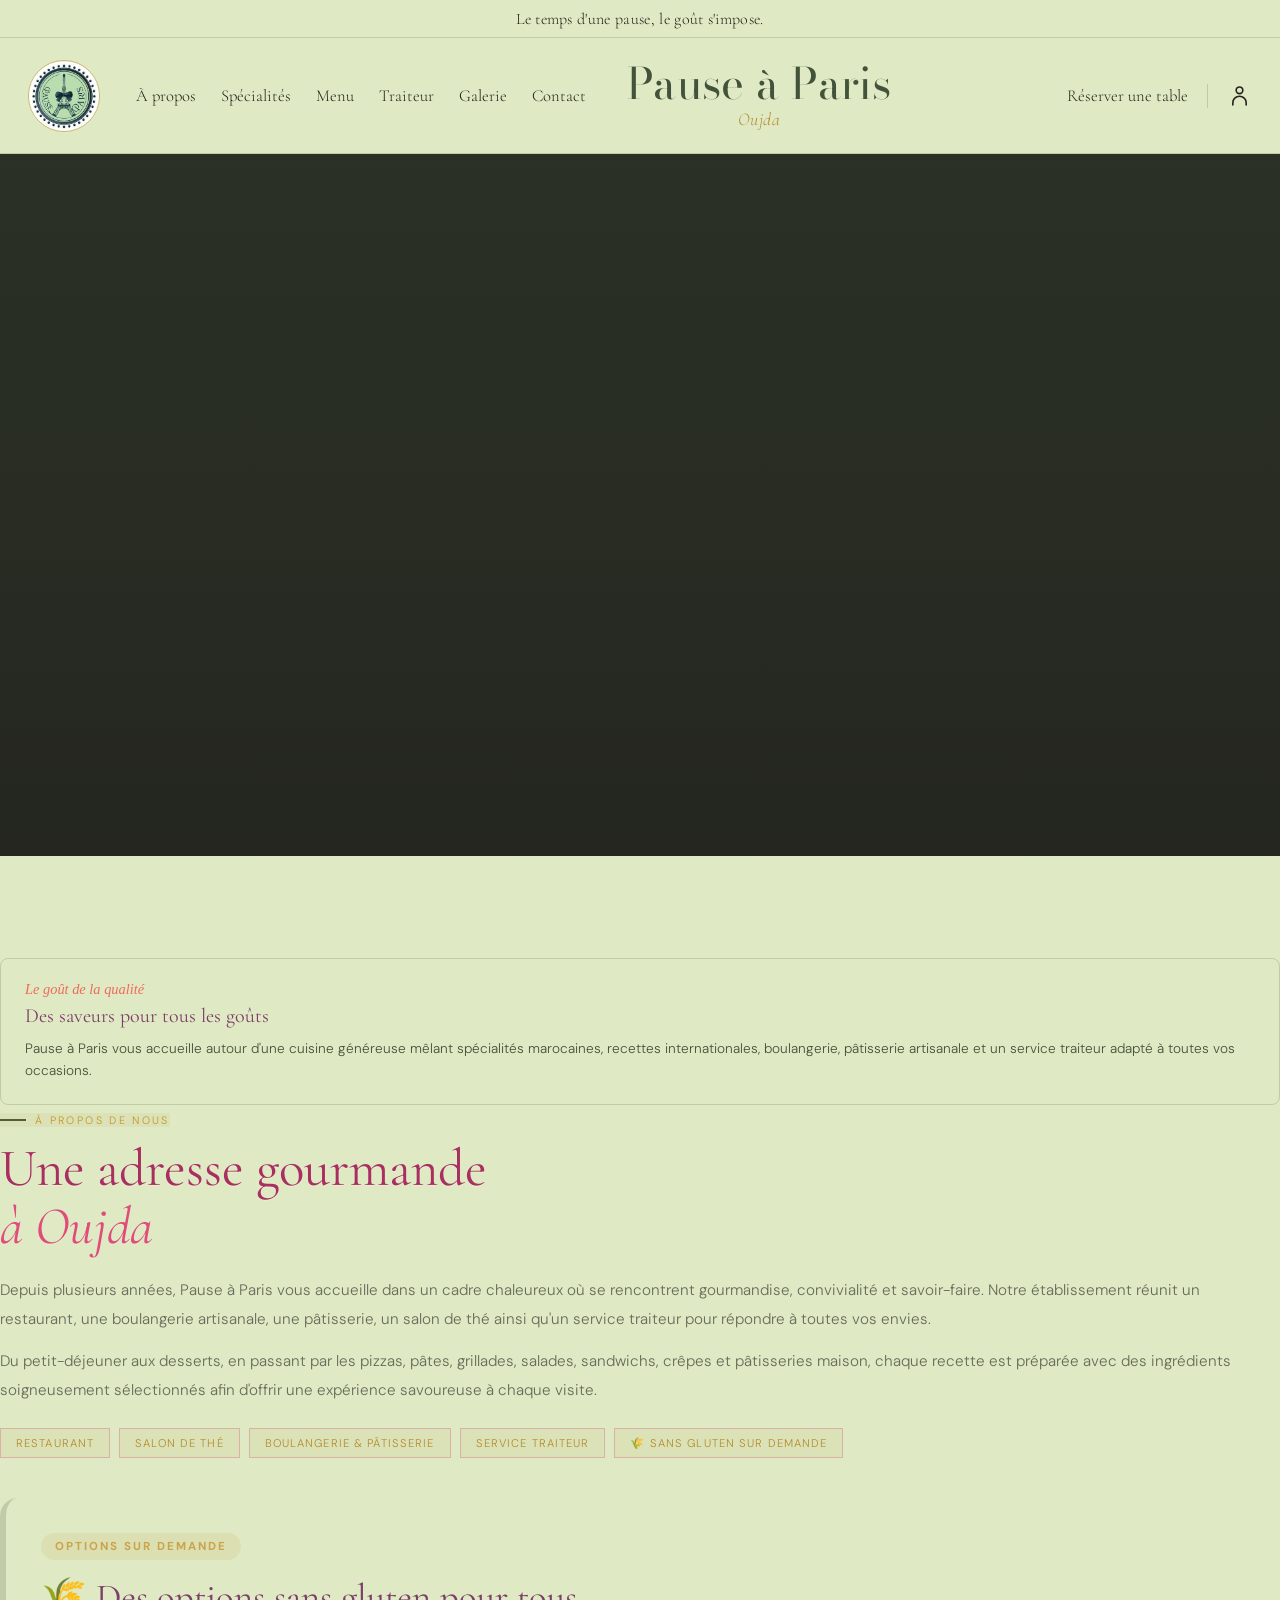
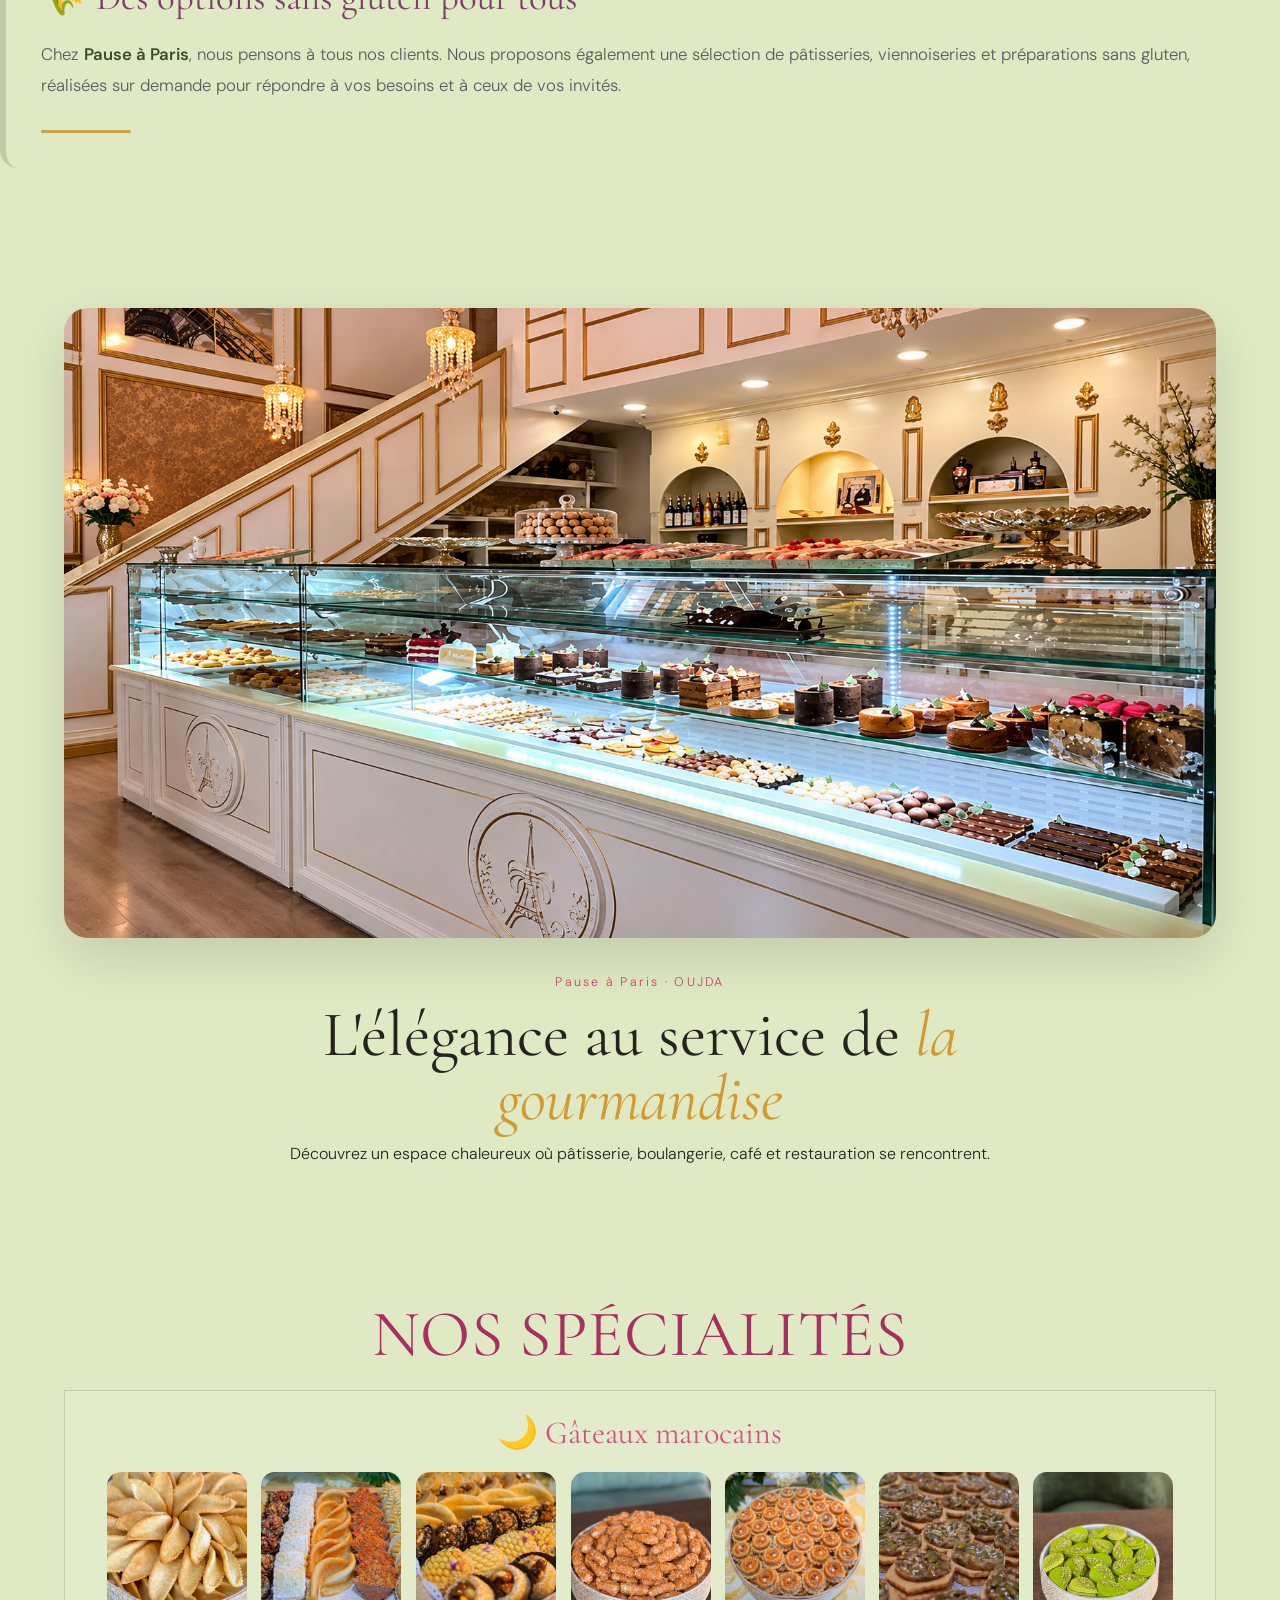
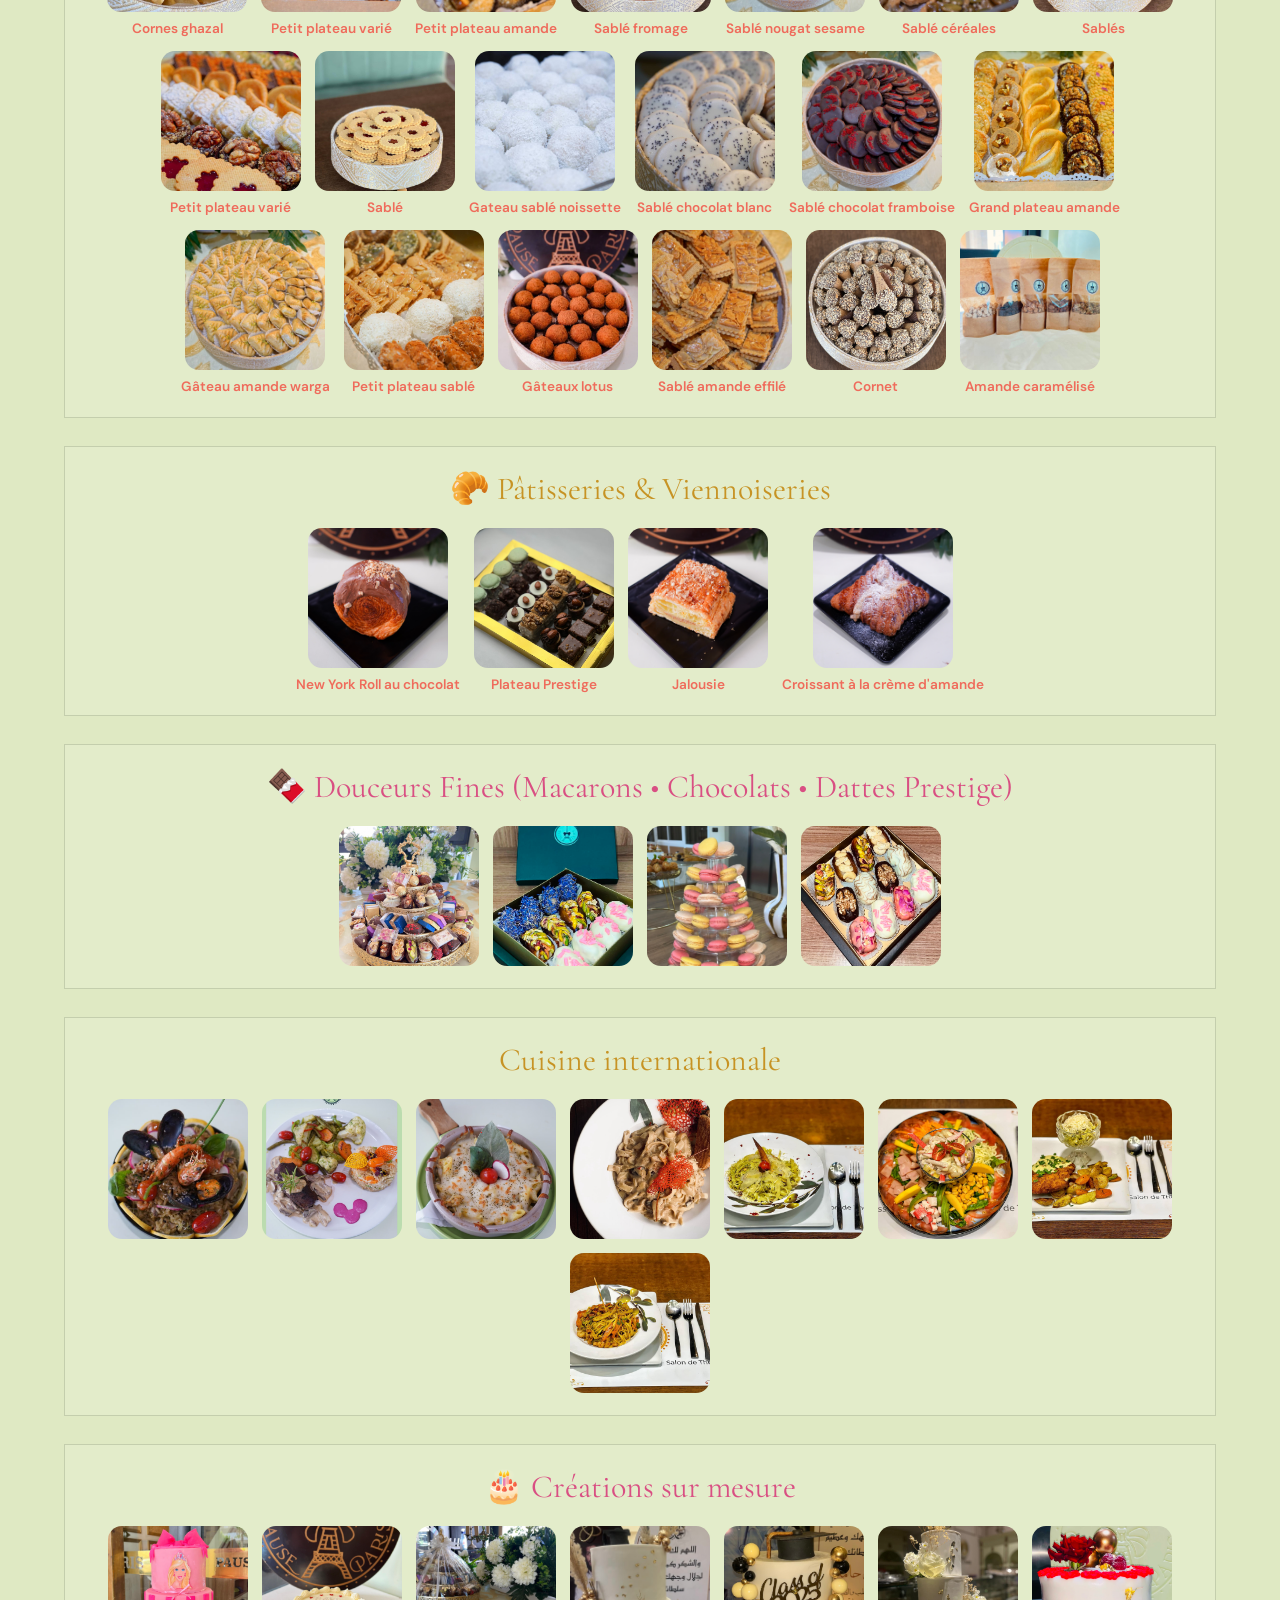
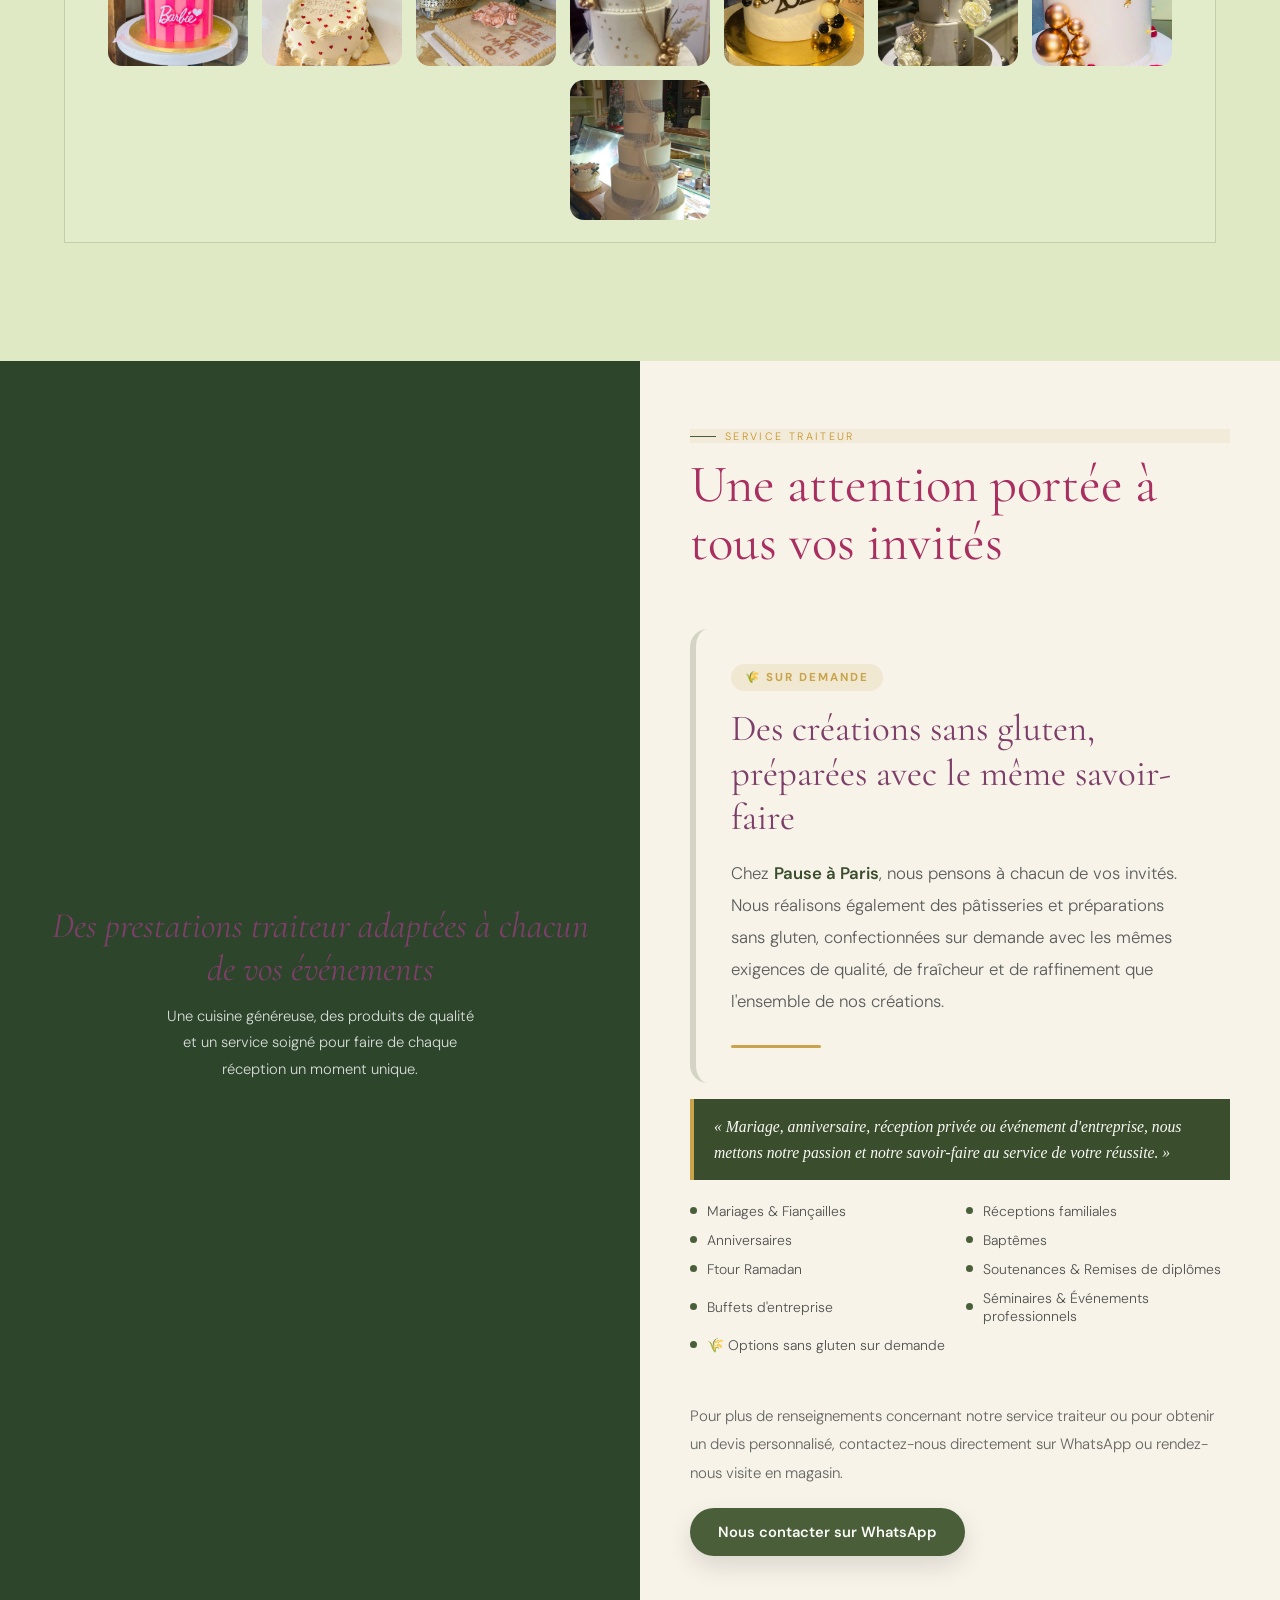
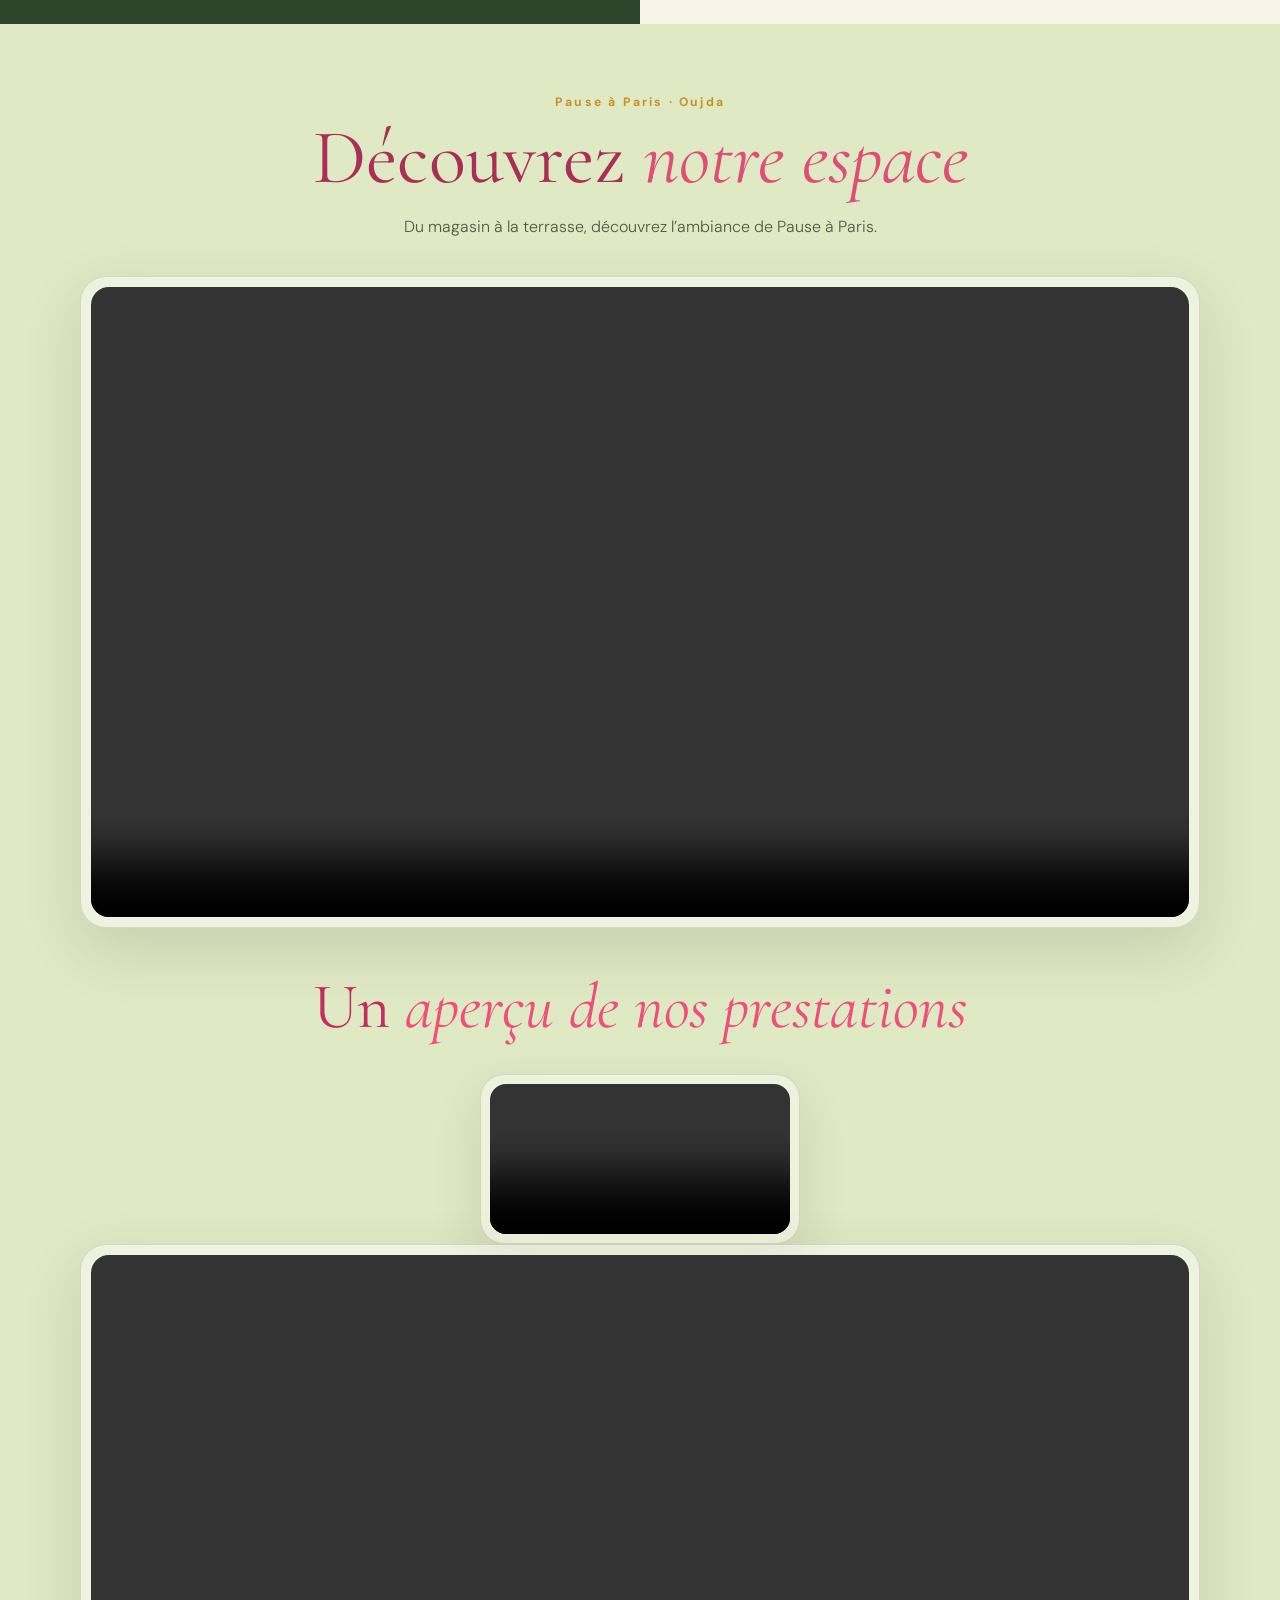
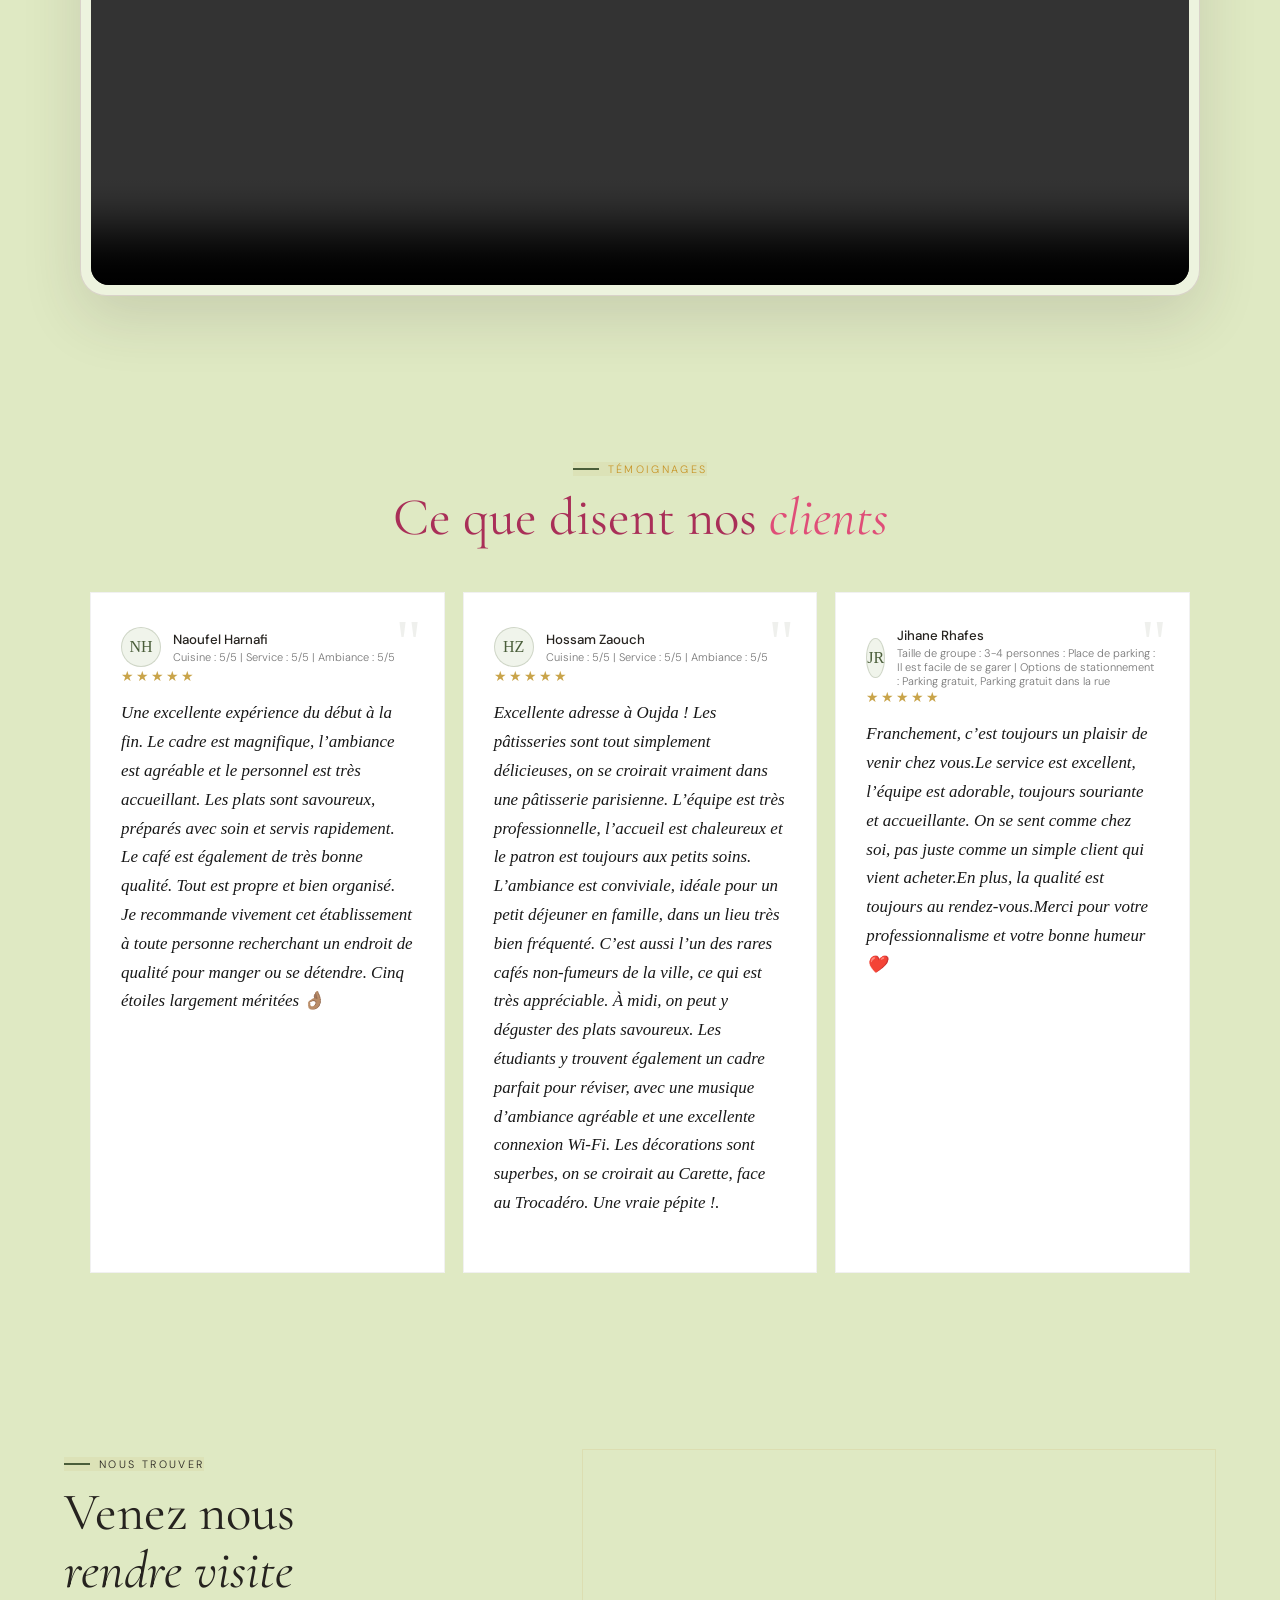
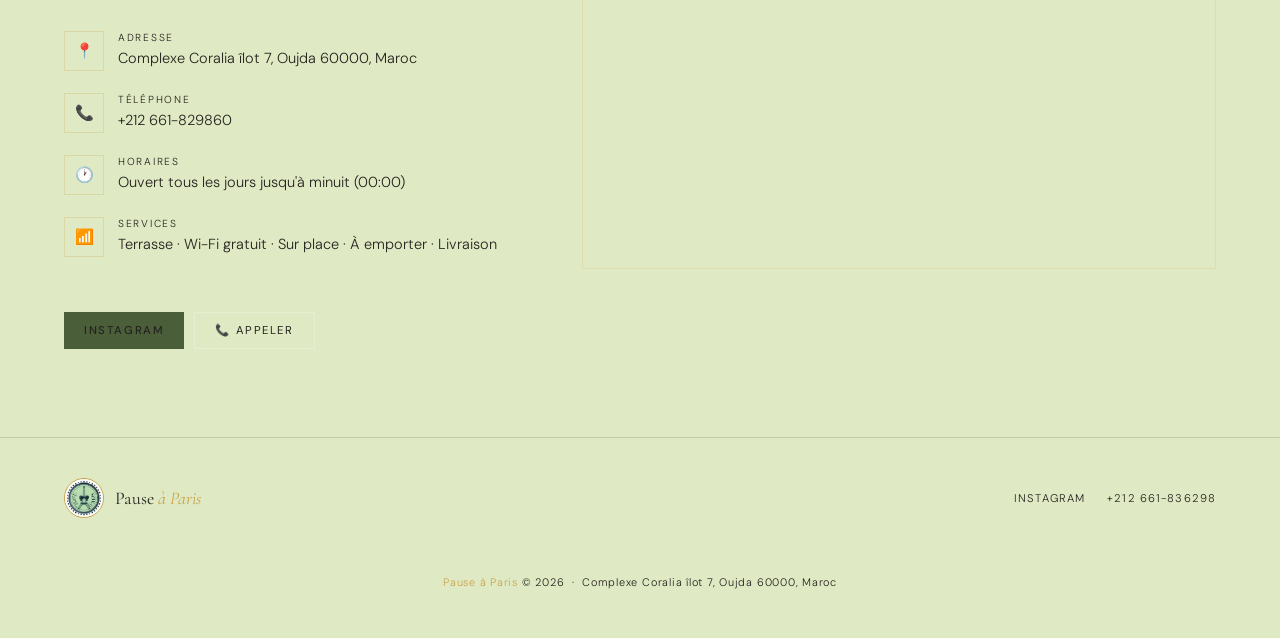
==== commit df715635: "Mise en ligne de la version finale du site" ====
--- a/index.html
+++ b/index.html
@@ -9,6 +9,9 @@
 
 <meta name="description" content="Pause à Paris — Restaurant, Boulangerie, Pâtisserie & Traiteur à Oujda. Le temps d'une pause, le goût s'impose.">
 <title>Pause à Paris | Restaurant & Boulangerie — Oujda</title>
+<link rel="preconnect" href="https://fonts.googleapis.com">
+<link rel="preconnect" href="https://fonts.gstatic.com" crossorigin>
+<link href="https://fonts.googleapis.com/css2?family=Bodoni+Moda:ital,opsz,wght@0,6..96,400..900;1,6..96,400..900&display=swap" rel="stylesheet">
 <style>
 :root{
   --v:#4a5e3a; --vf:#3a4d2c; --vl:#6b8a55; --vbg:#f0f4eb;
@@ -40,7 +43,7 @@
 
 /* HERO */
 #hero{position:relative;height:100vh;min-height:640px;display:flex;align-items:center;justify-content:center;overflow:hidden;background:#0f0f0f}
-.hbg{position:absolute;inset:0;background:url('[data-uri]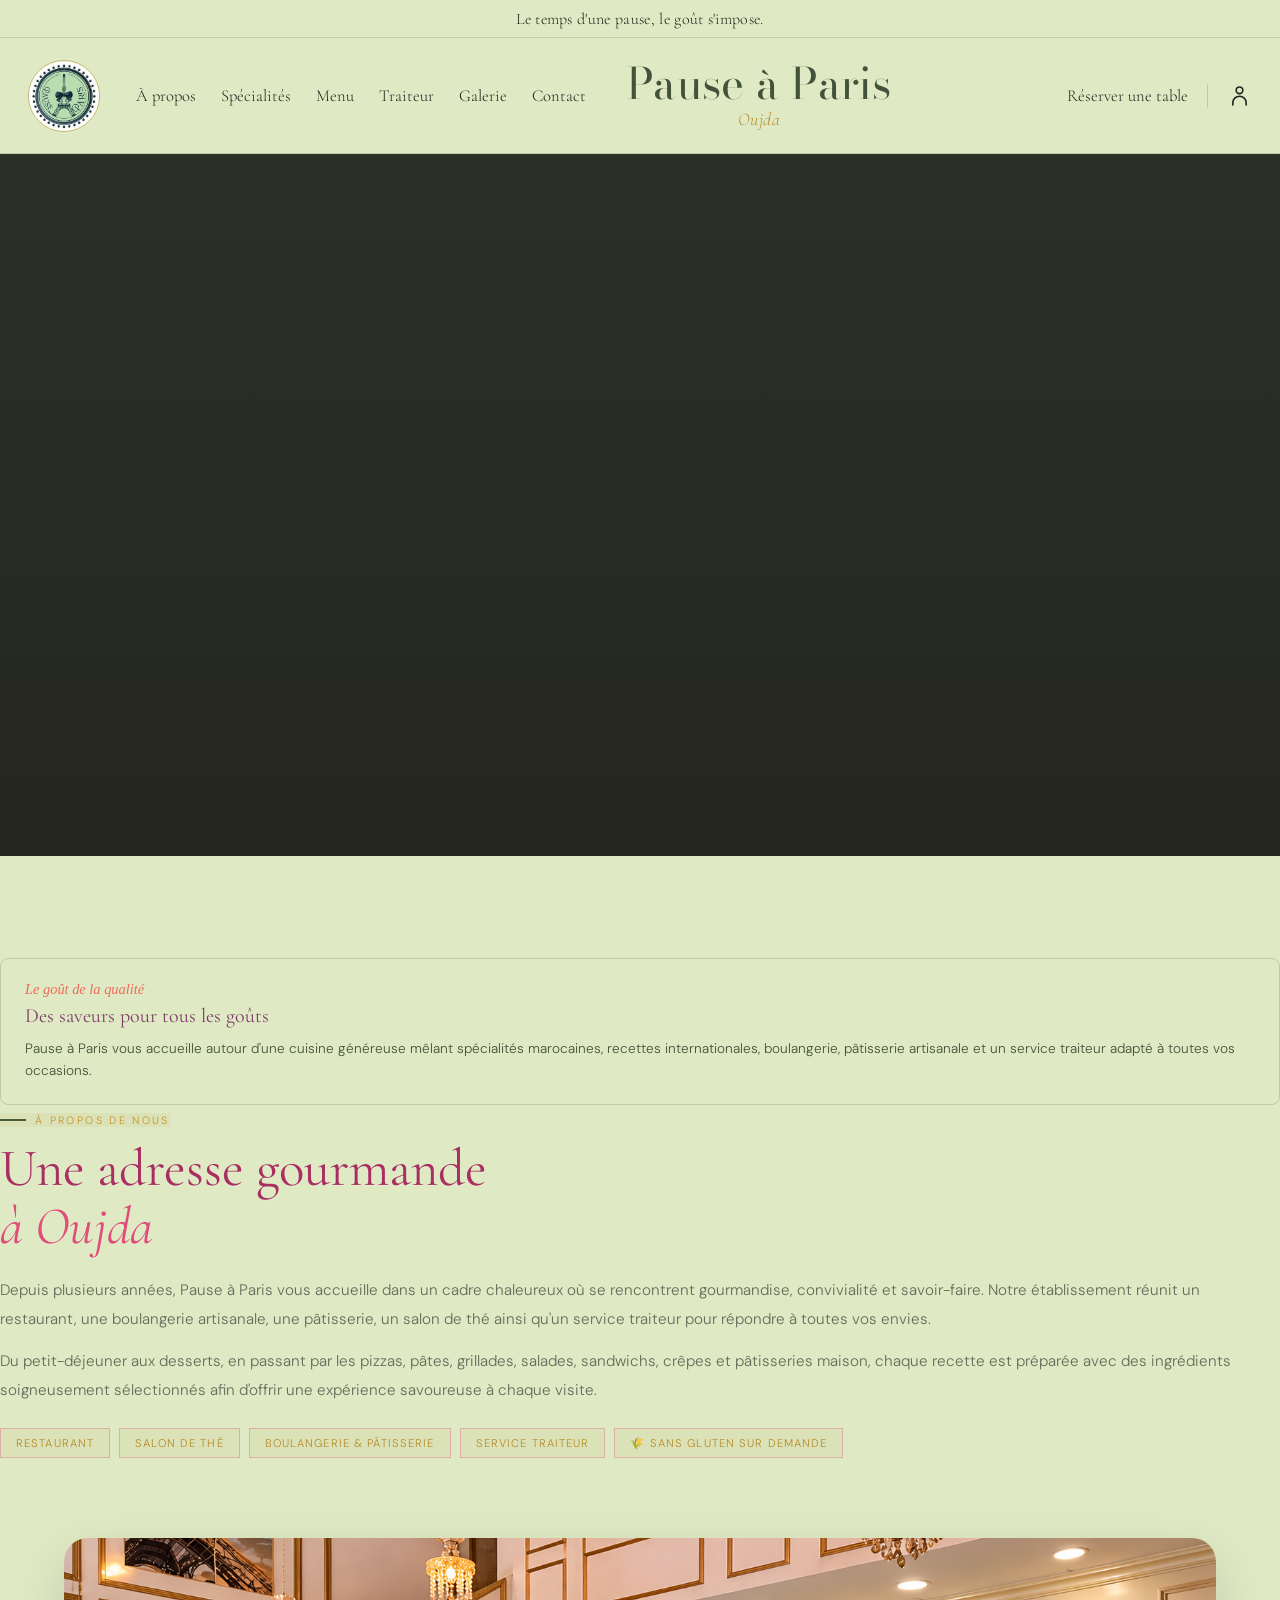
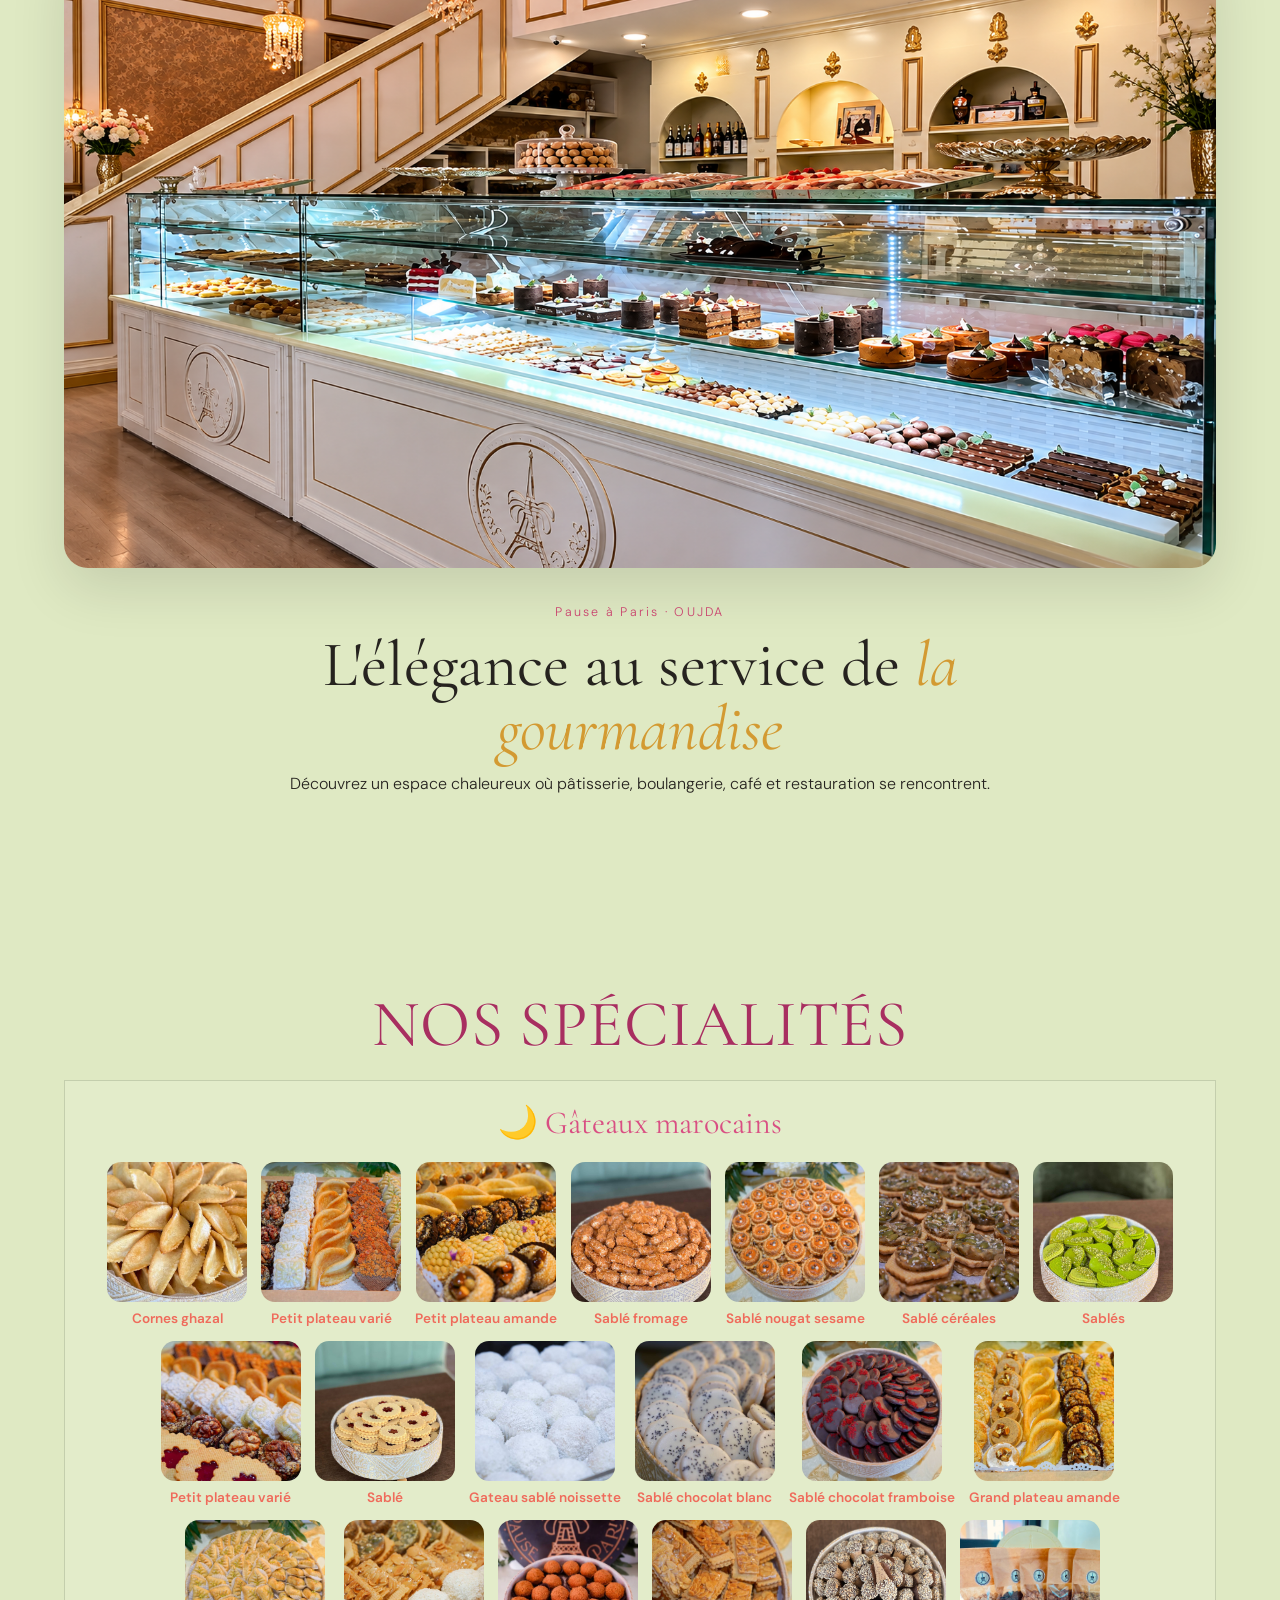
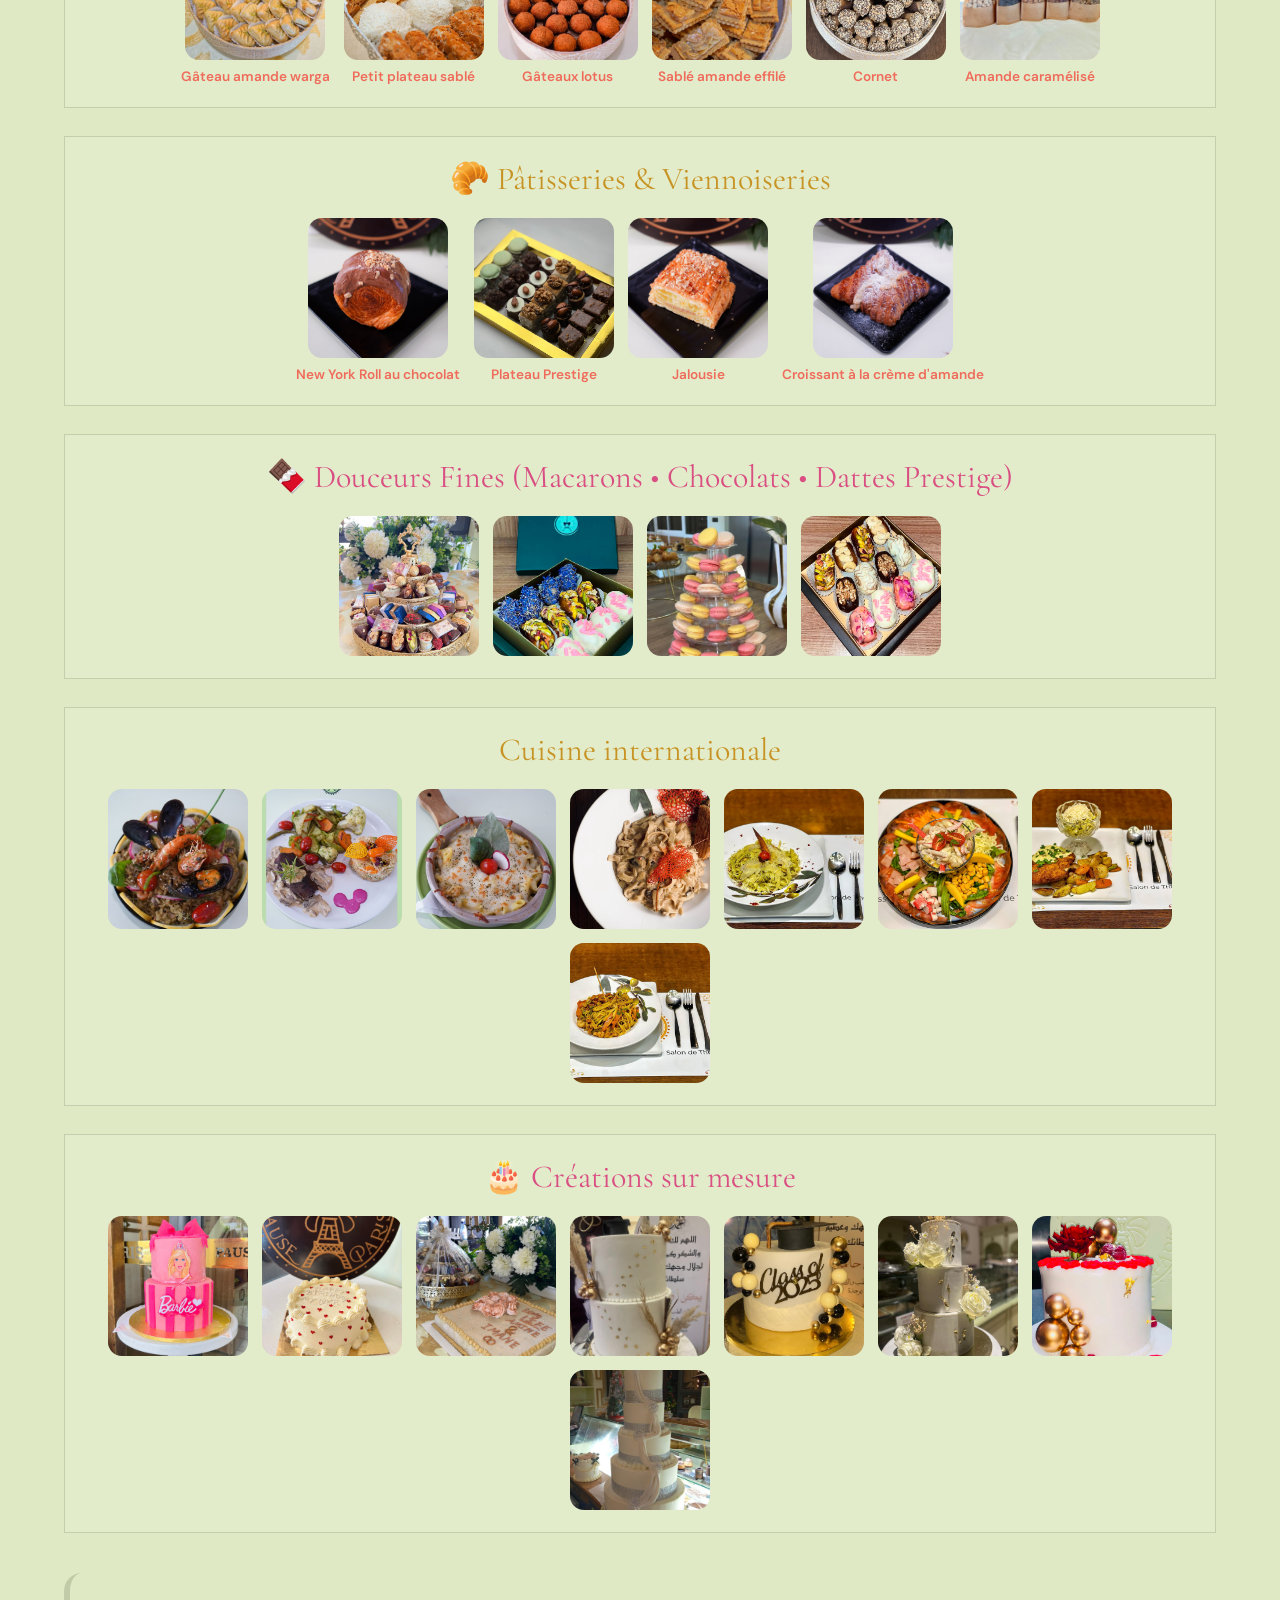
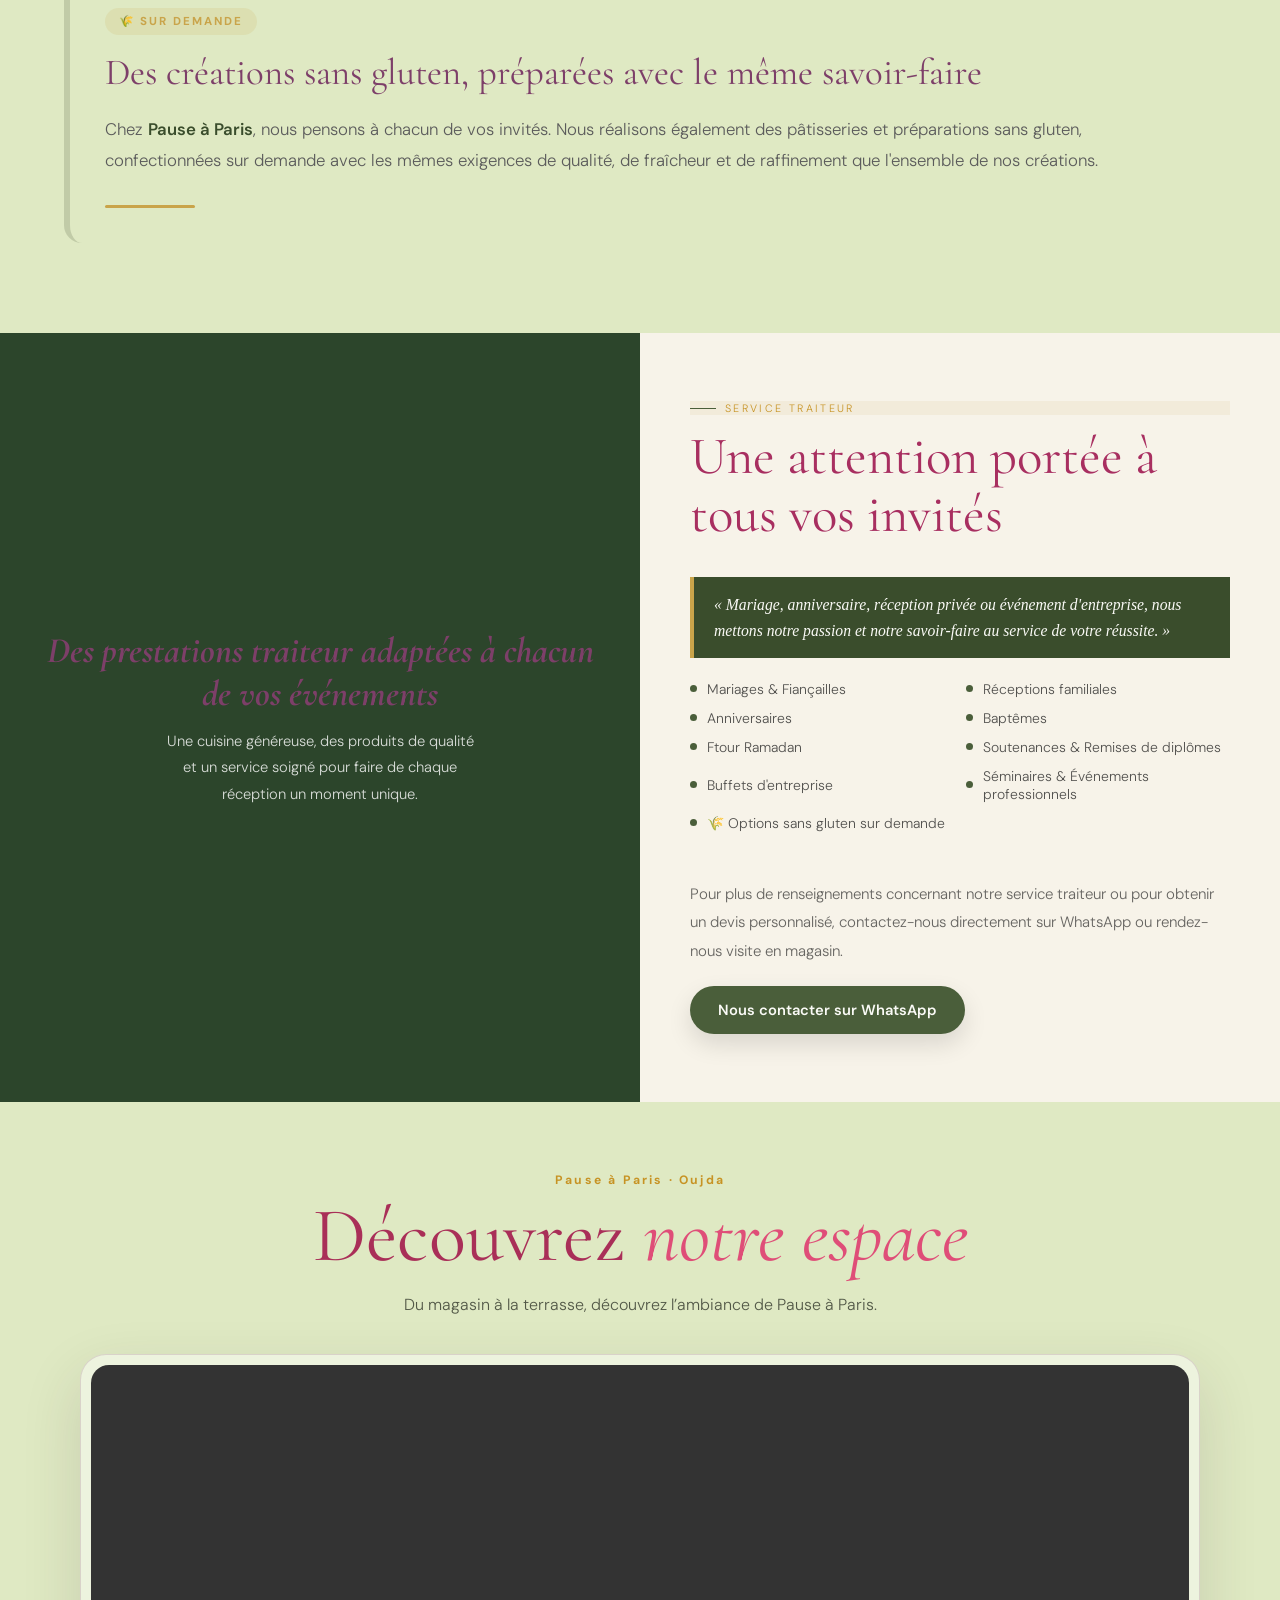
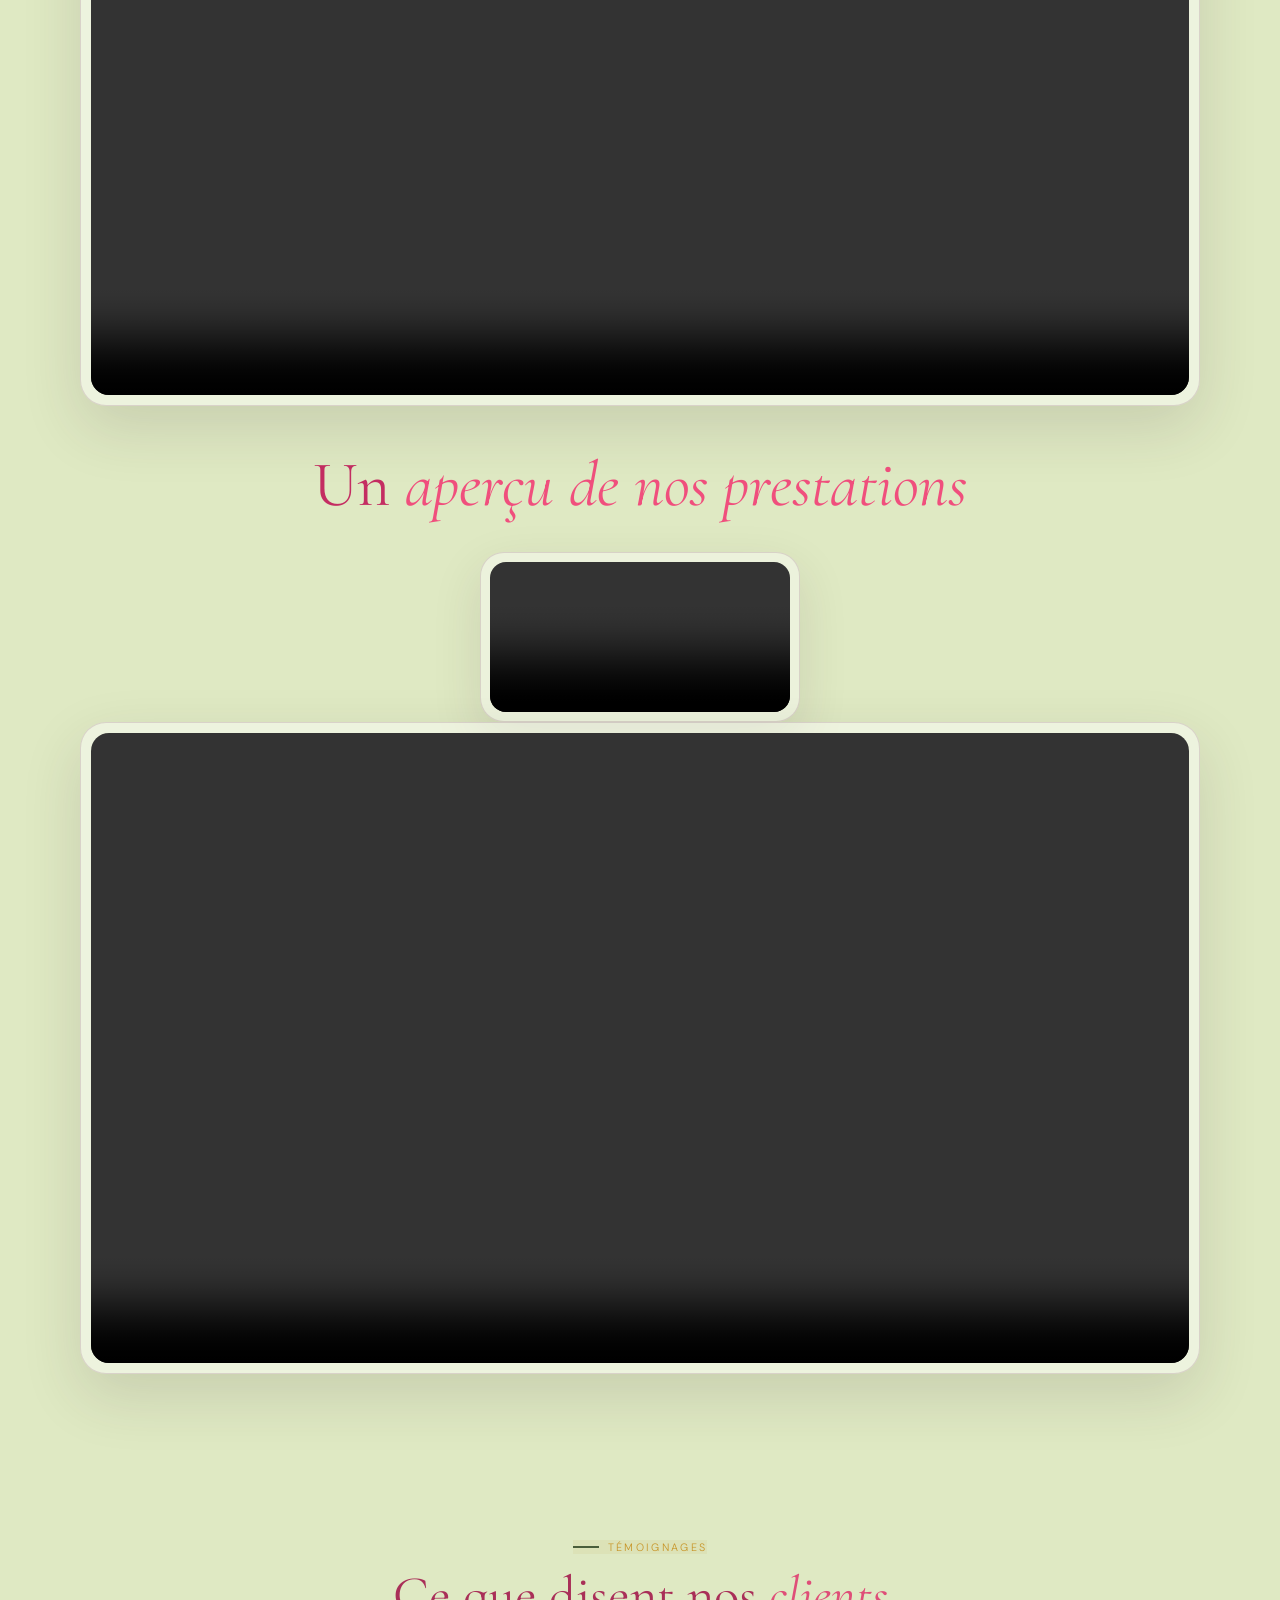
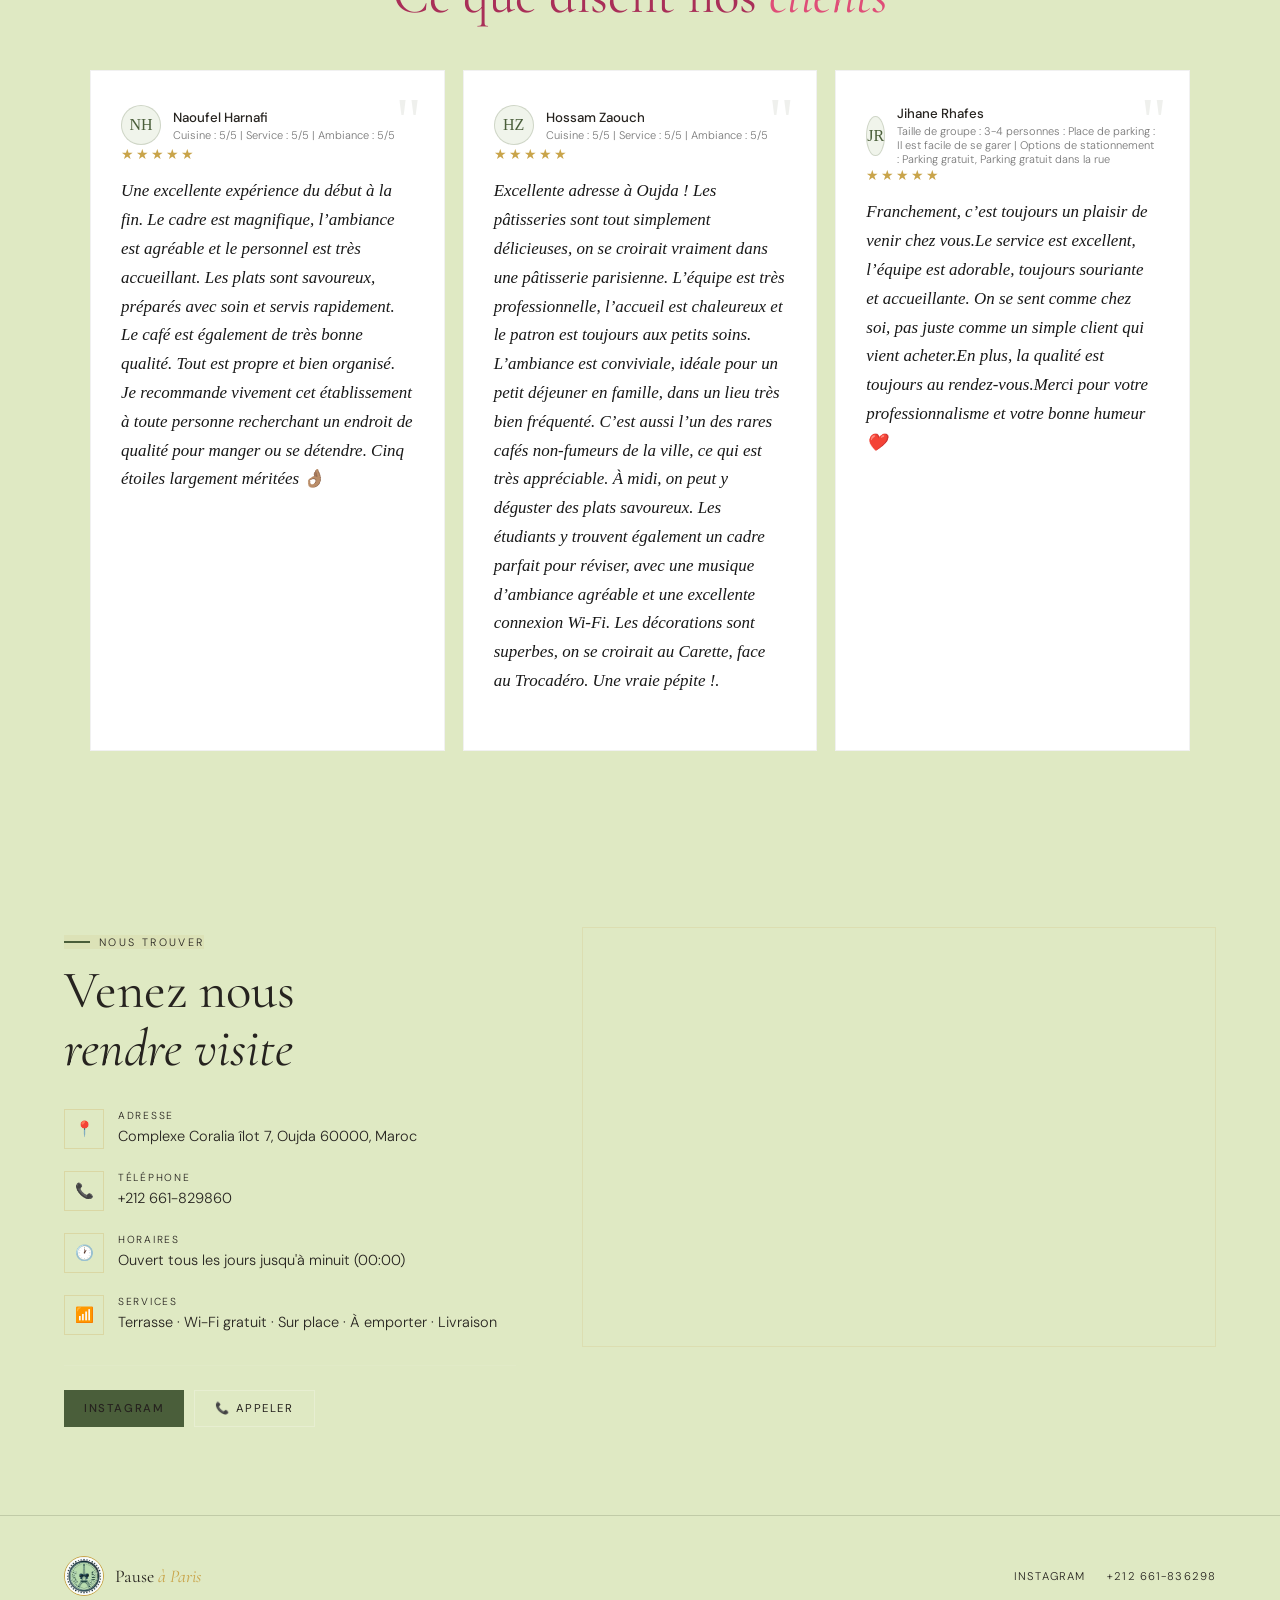
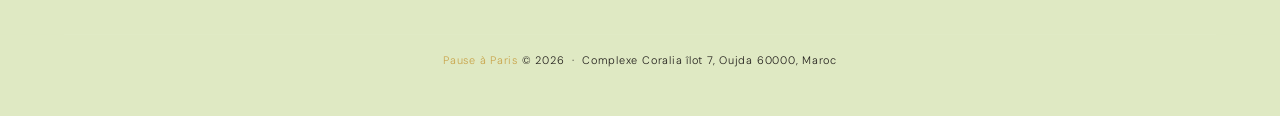
==== commit 31dabd08: "updatee design" ====
--- a/index.html
+++ b/index.html
@@ -8,7 +8,7 @@
     <!-- tes autres fichiers CSS -->
 
 <meta name="description" content="Pause à Paris — Restaurant, Boulangerie, Pâtisserie & Traiteur à Oujda. Le temps d'une pause, le goût s'impose.">
-<title>Pause à Paris | Restaurant & Boulangerie — Oujda</title>
+<title>Pause à Paris | Restaurant, Boulangerie, Pâtisserie & Traiteur — Oujda</title>
 <link rel="preconnect" href="https://fonts.googleapis.com">
 <link rel="preconnect" href="https://fonts.gstatic.com" crossorigin>
 <link href="https://fonts.googleapis.com/css2?family=Bodoni+Moda:ital,opsz,wght@0,6..96,400..900;1,6..96,400..900&display=swap" rel="stylesheet">
@@ -3334,29 +3334,10 @@
   <span class="tag">Service traiteur</span>
   <span class="tag">🌾 Sans gluten sur demande</span>
 </div>
-
-<div class="gluten-annonce">
-    <span class="badge-new">OPTIONS SUR DEMANDE</span>
-
-    <h3>🌾 Des options sans gluten pour tous</h3>
-
-    <p>
-        Chez <strong>Pause à Paris</strong>, nous pensons à tous nos clients.
-        Nous proposons également une sélection de pâtisseries, viennoiseries et
-        préparations sans gluten, réalisées sur demande pour répondre à vos
-        besoins et à ceux de vos invités.
-    </p>
-
-
-</div>
 </div>
     </div>
-
   </div>
-</section>
-
-<!-- PHOTO BOUTIQUE -->
-<section class="boutique-showcase reveal-boutique">
+  <section class="boutique-showcase reveal-boutique">
 
   <div class="boutique-showcase-image">
     <img src="boulangerie 2.png"
@@ -3378,11 +3359,13 @@
   </div>
 
 </section>
+</section>
+
+
 <!-- NOS SPÉCIALITÉS -->
 <section id="specialite" class="sec sec-alt">
   <div class="container">
     <div class="sec-title">
-      
       <h2>Nos Spécialités</h2>
       <div class="line"></div>
     </div>
@@ -3667,6 +3650,19 @@
 
     </div>
   </div>
+   <div class="gluten-annonce">
+    <span class="badge-new">🌾 SUR DEMANDE</span>
+
+    <h3>Des créations sans gluten, préparées avec le même savoir-faire</h3>
+
+    <p>
+        Chez <strong>Pause à Paris</strong>, nous pensons à chacun de vos invités.
+        Nous réalisons également des pâtisseries et préparations sans gluten,
+        confectionnées sur demande avec les mêmes exigences de qualité,
+        de fraîcheur et de raffinement que l'ensemble de nos créations.
+    </p>
+
+</div>
   </div>
 </section>
 
@@ -3676,26 +3672,13 @@
     <div class="tv">
       
       <div class="tvc rv">
-       <h3>Des prestations traiteur adaptées à chacun de vos événements</h3>
+       <h3><b>Des prestations traiteur adaptées à chacun de vos événements</b></h3>
        <p>Une cuisine généreuse, des produits de qualité et un service soigné pour faire de chaque réception un moment unique.</p>
       </div>
     </div>
     <div class="tb rv">
       <div class="chip">Service traiteur</div>
       <h2 class="sh">Une attention portée à tous vos invités</h2>
-   <div class="gluten-annonce">
-    <span class="badge-new">🌾 SUR DEMANDE</span>
-
-    <h3>Des créations sans gluten, préparées avec le même savoir-faire</h3>
-
-    <p>
-        Chez <strong>Pause à Paris</strong>, nous pensons à chacun de vos invités.
-        Nous réalisons également des pâtisseries et préparations sans gluten,
-        confectionnées sur demande avec les mêmes exigences de qualité,
-        de fraîcheur et de raffinement que l'ensemble de nos créations.
-    </p>
-
-</div>
       <div class="tq">« Mariage, anniversaire, réception privée ou événement d'entreprise, nous mettons notre passion et notre savoir-faire au service de votre réussite. »</div>
      <ul class="tlist">
     <li>Mariages & Fiançailles</li>
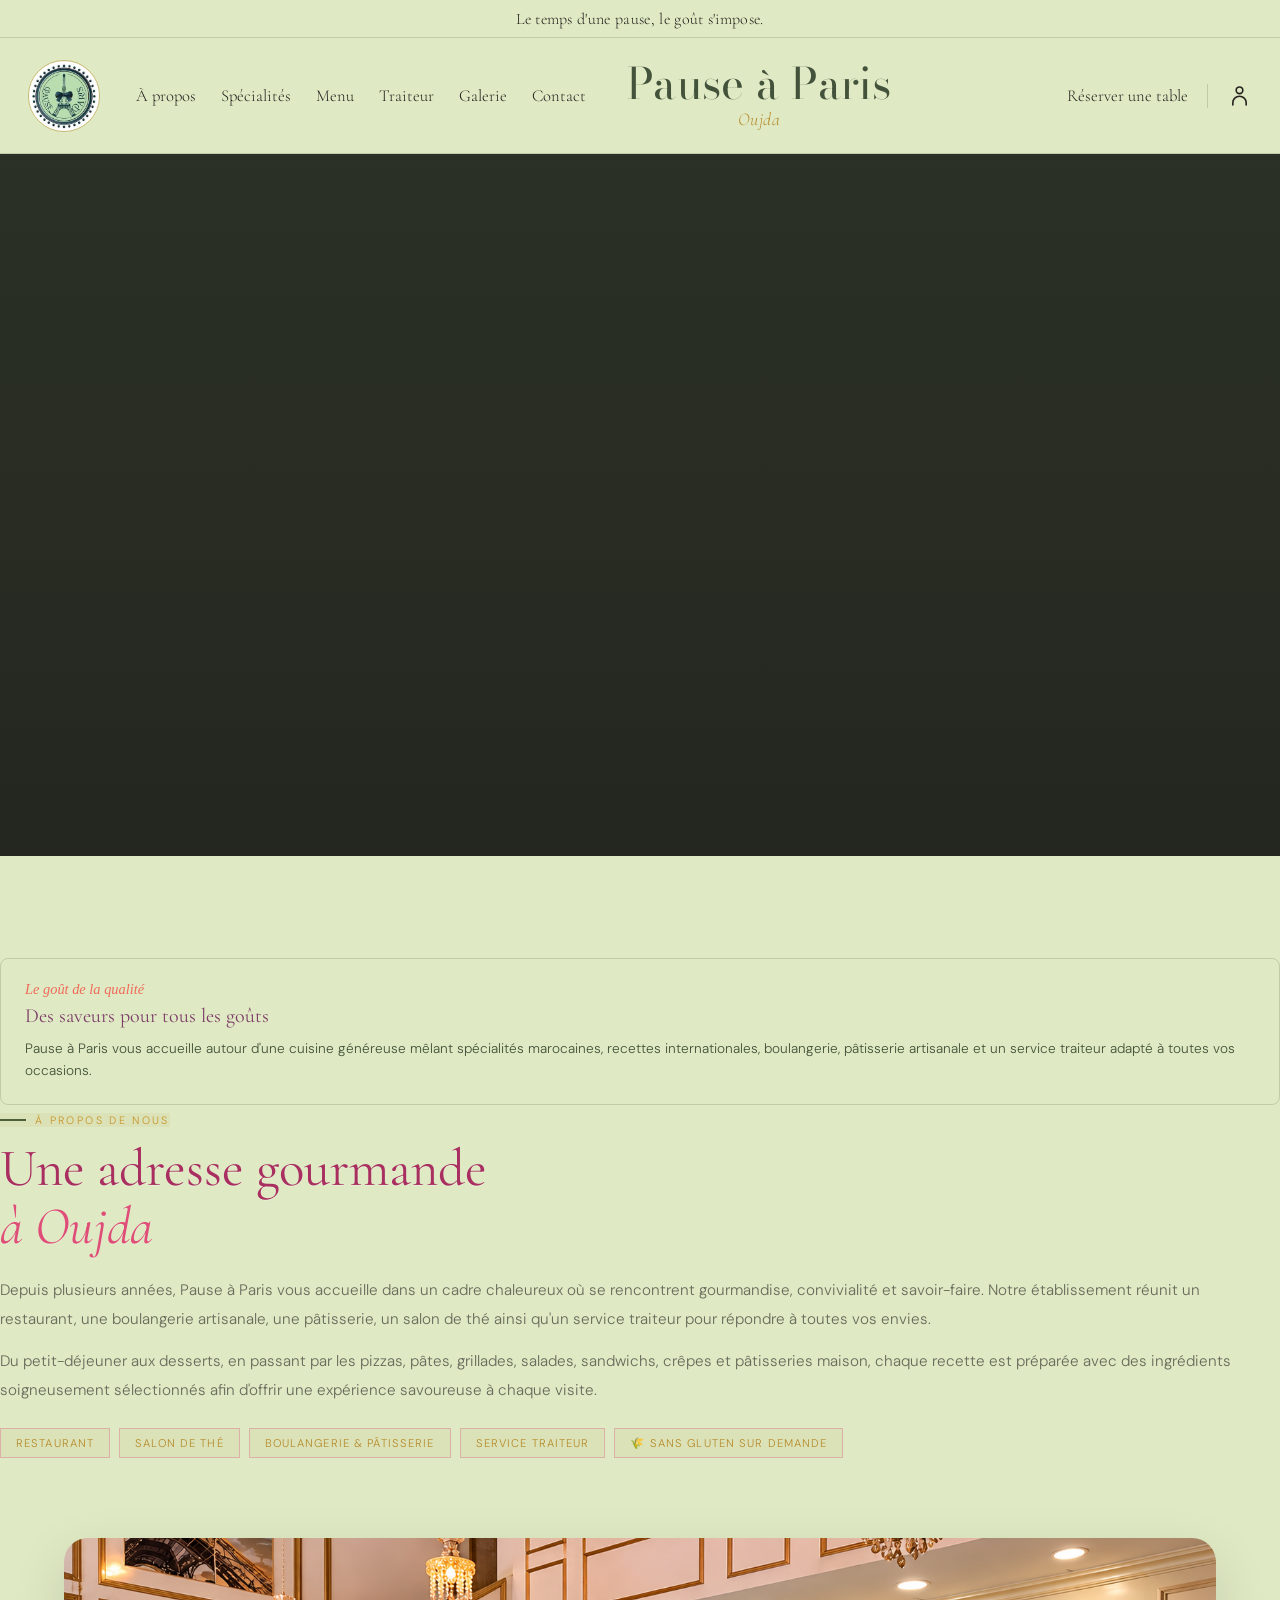
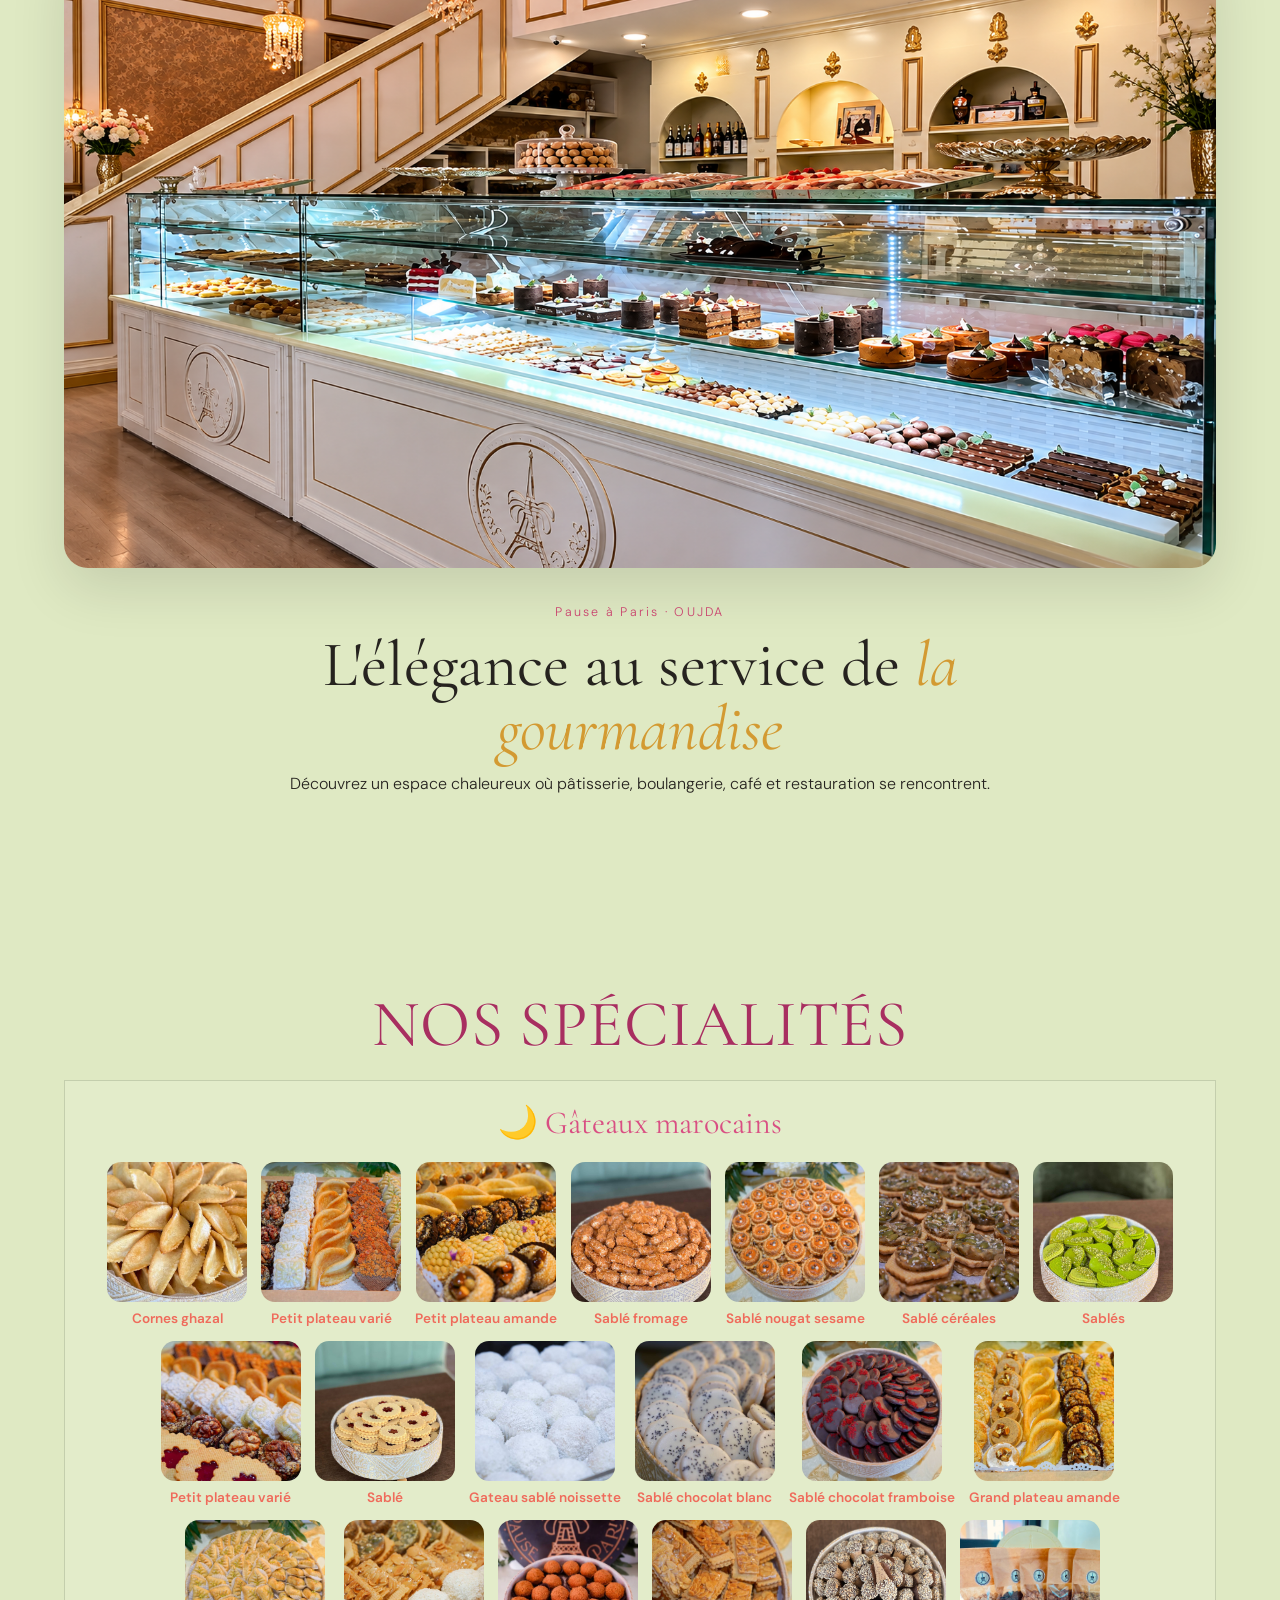
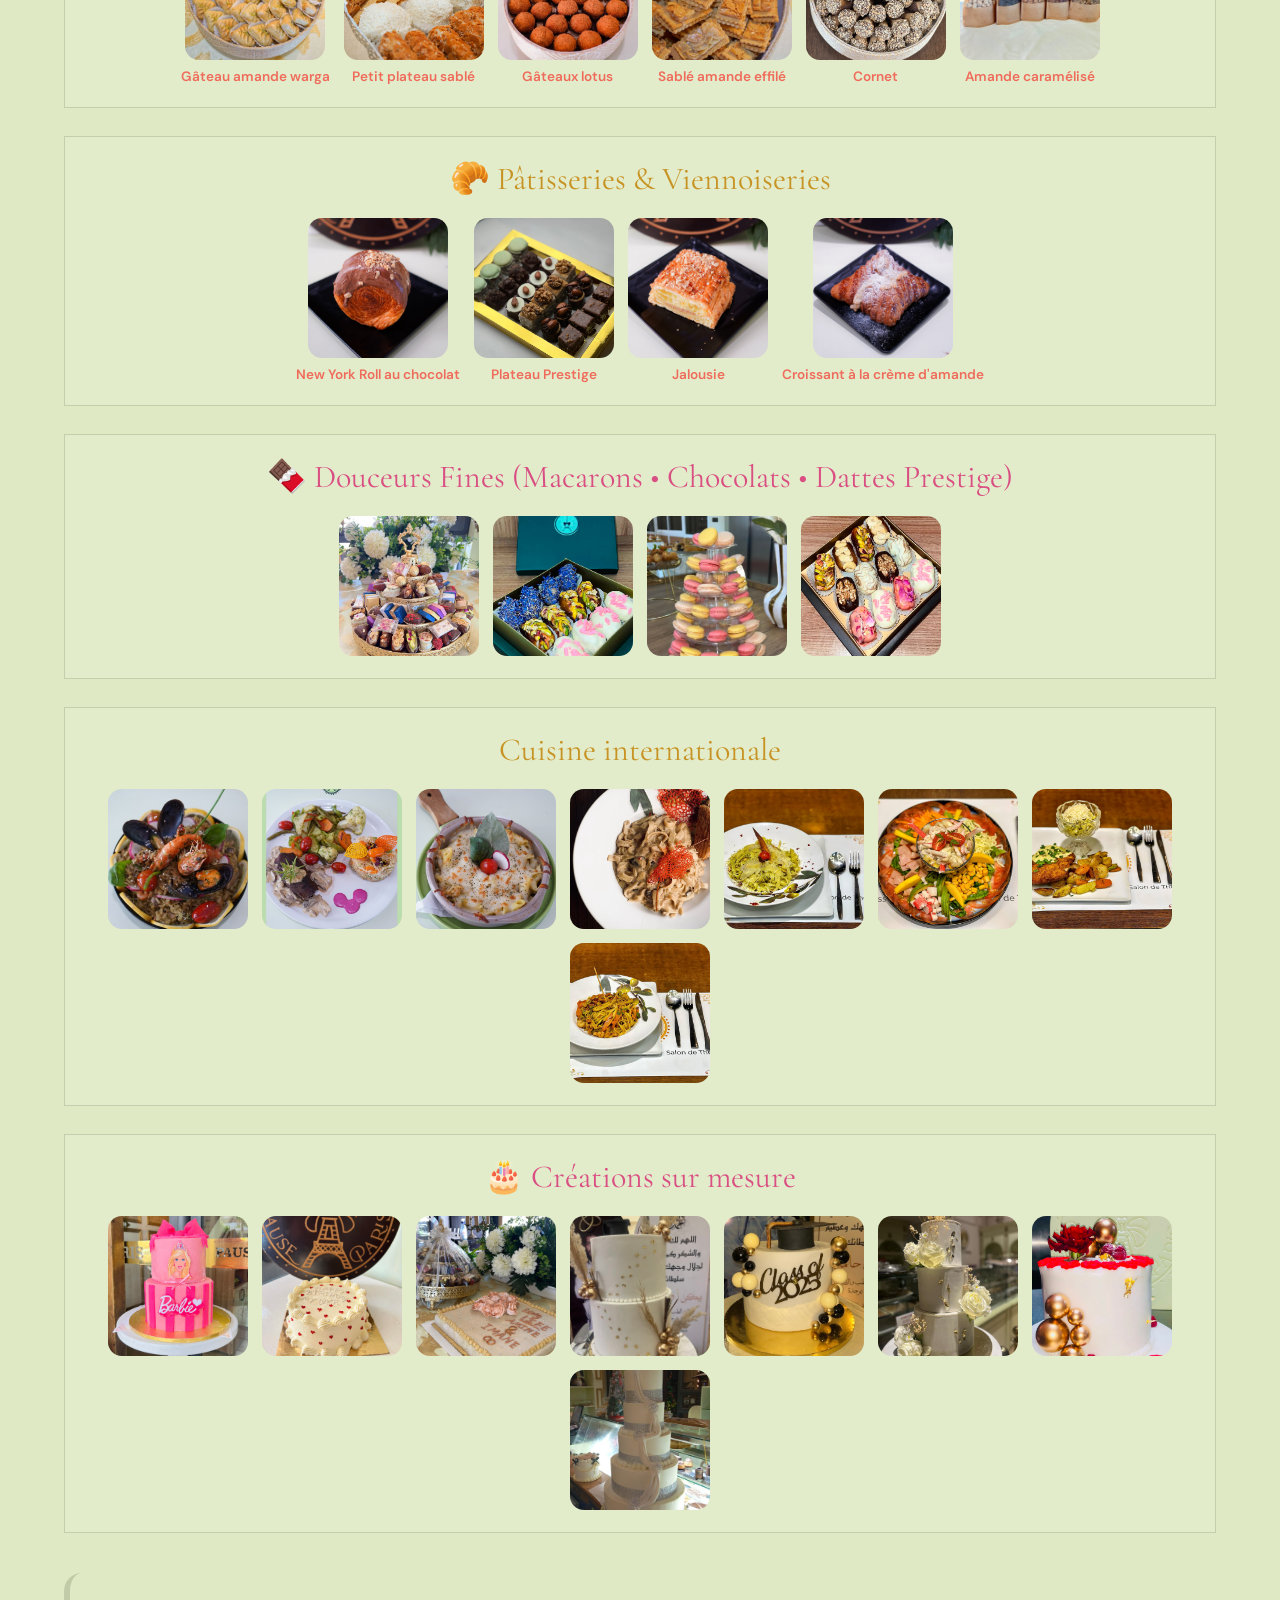
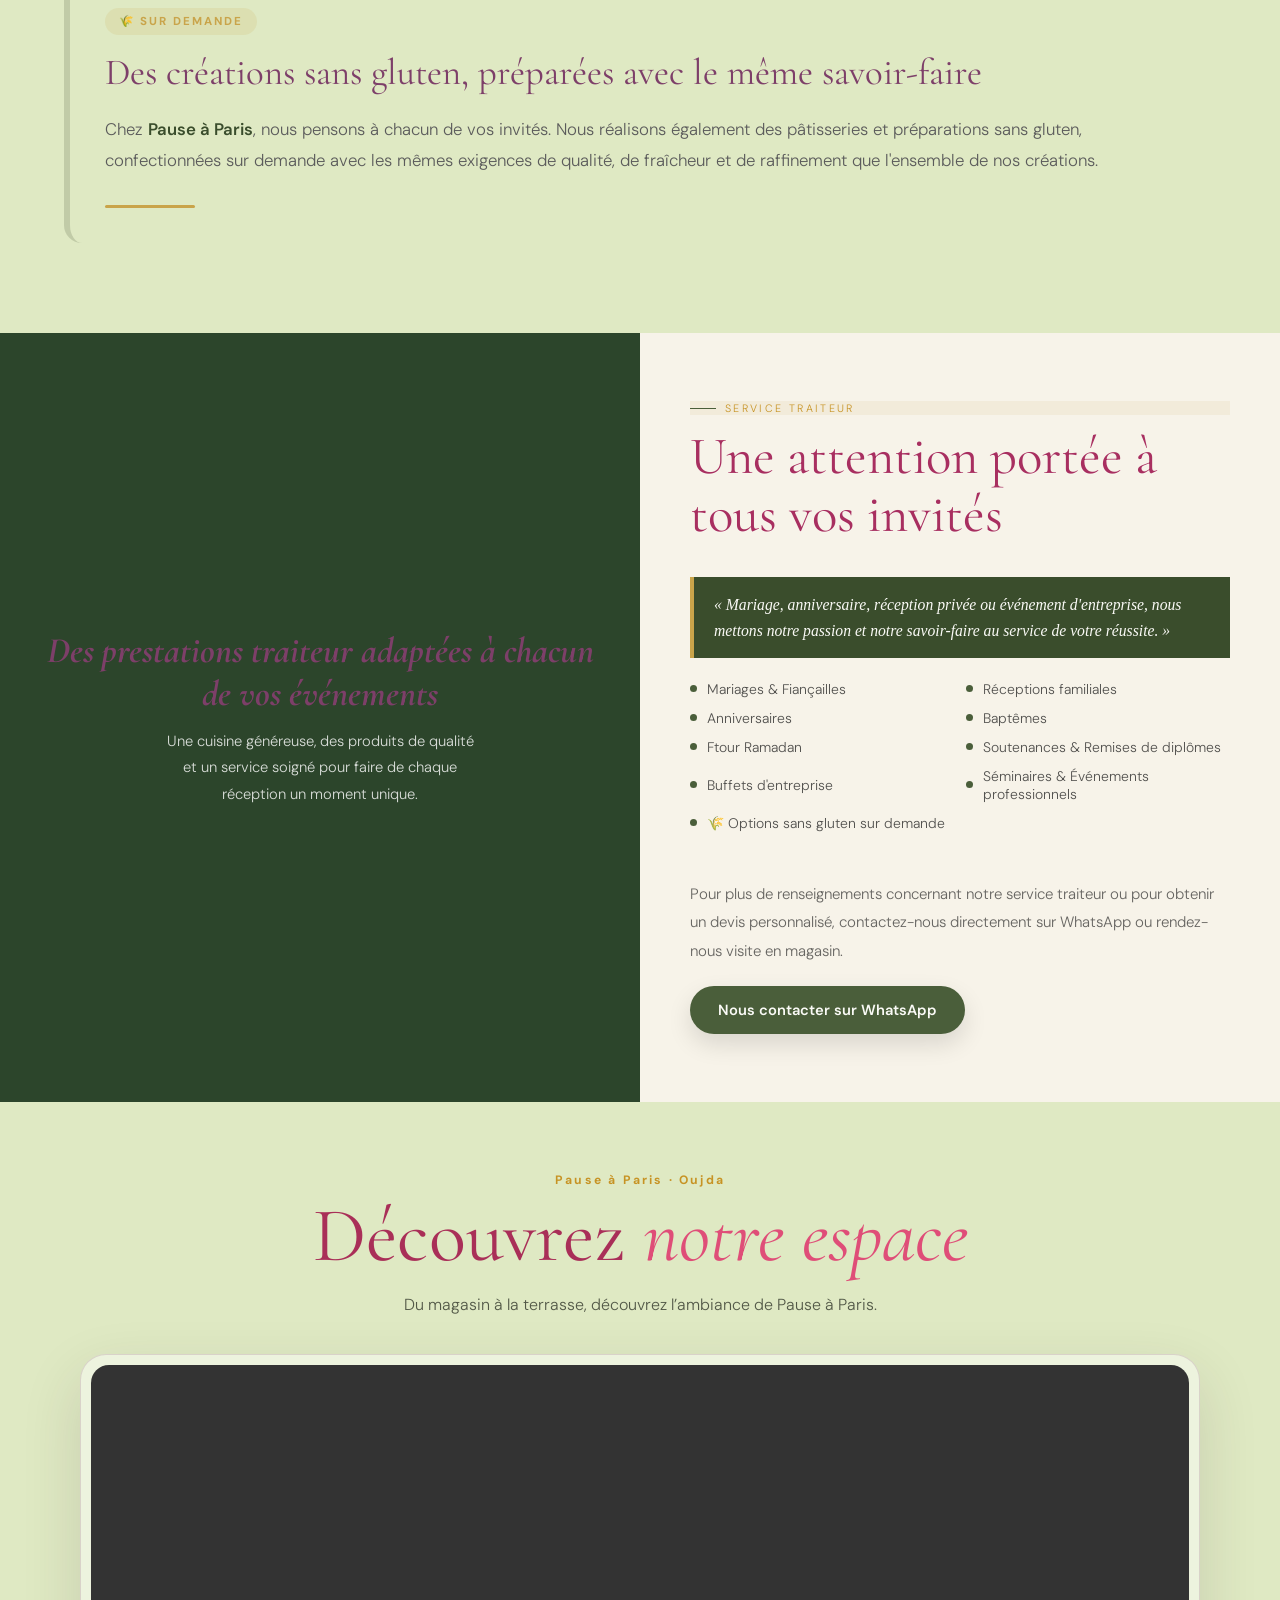
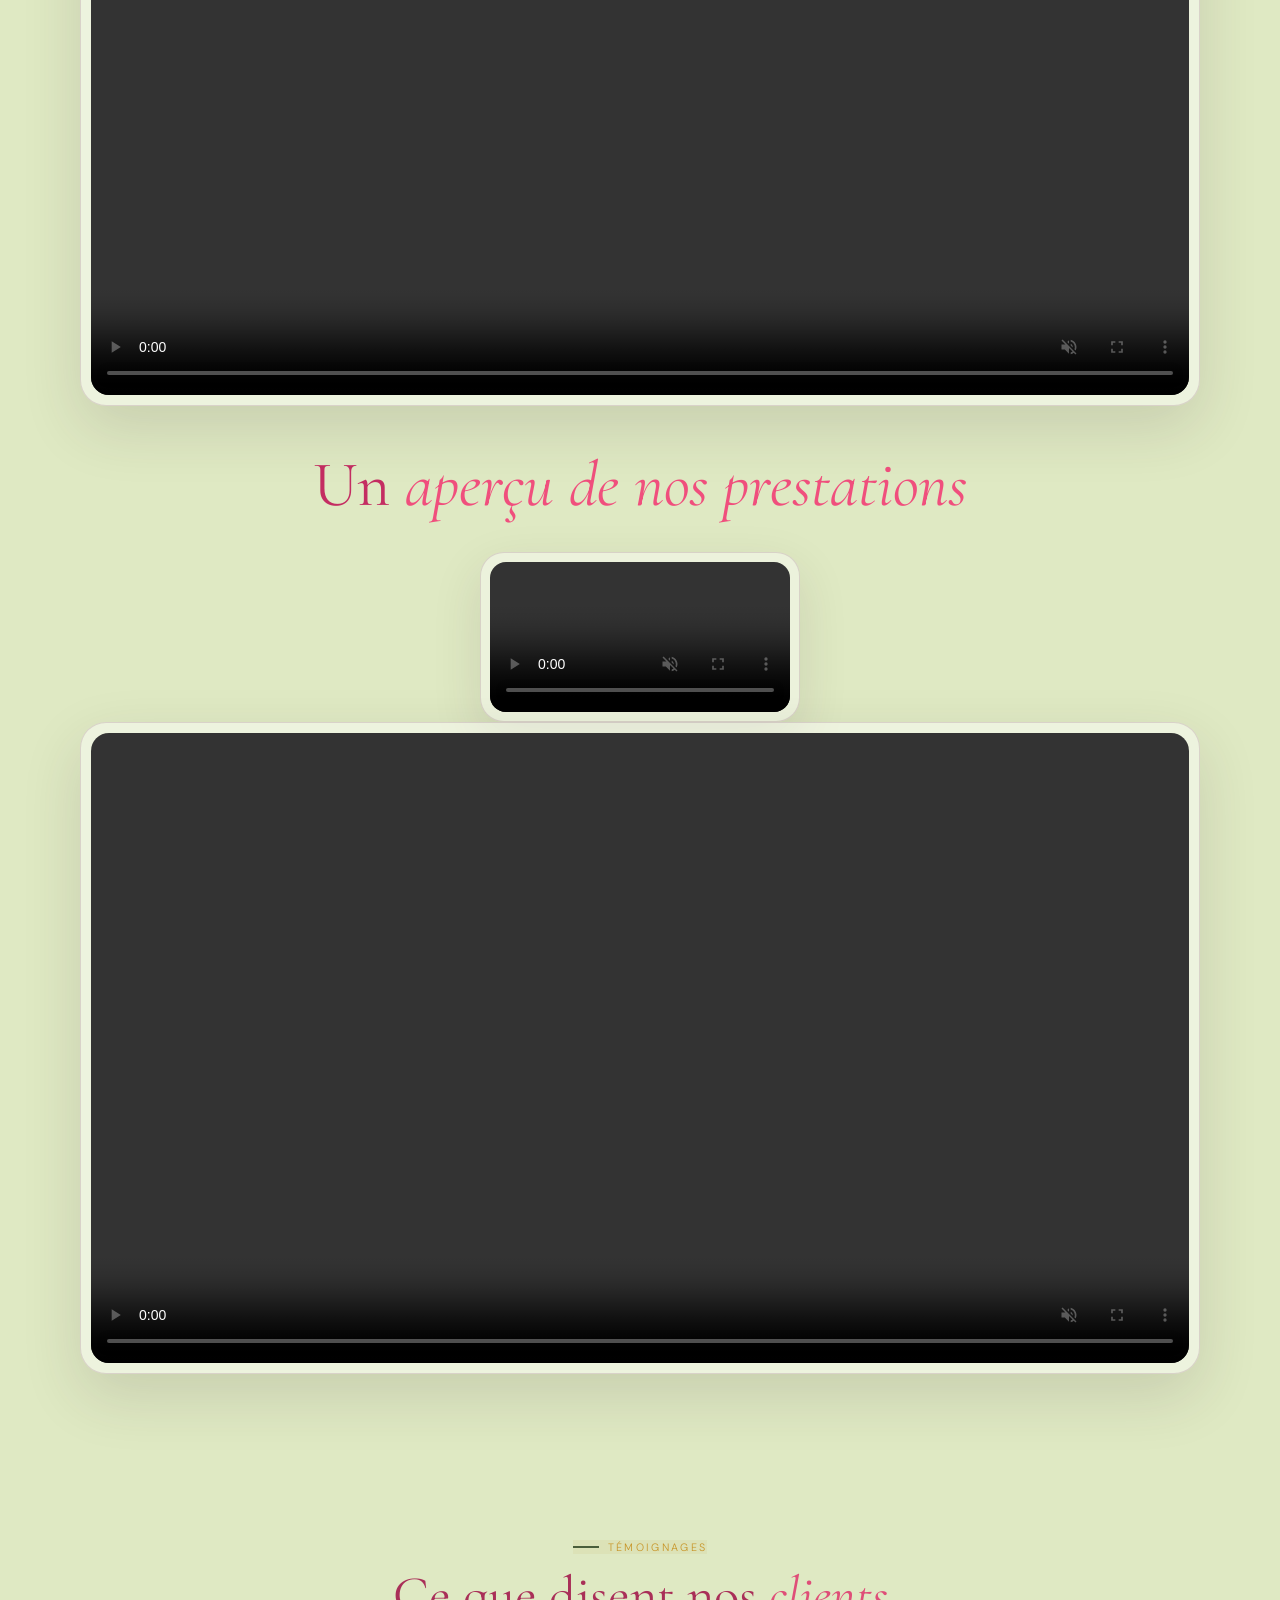
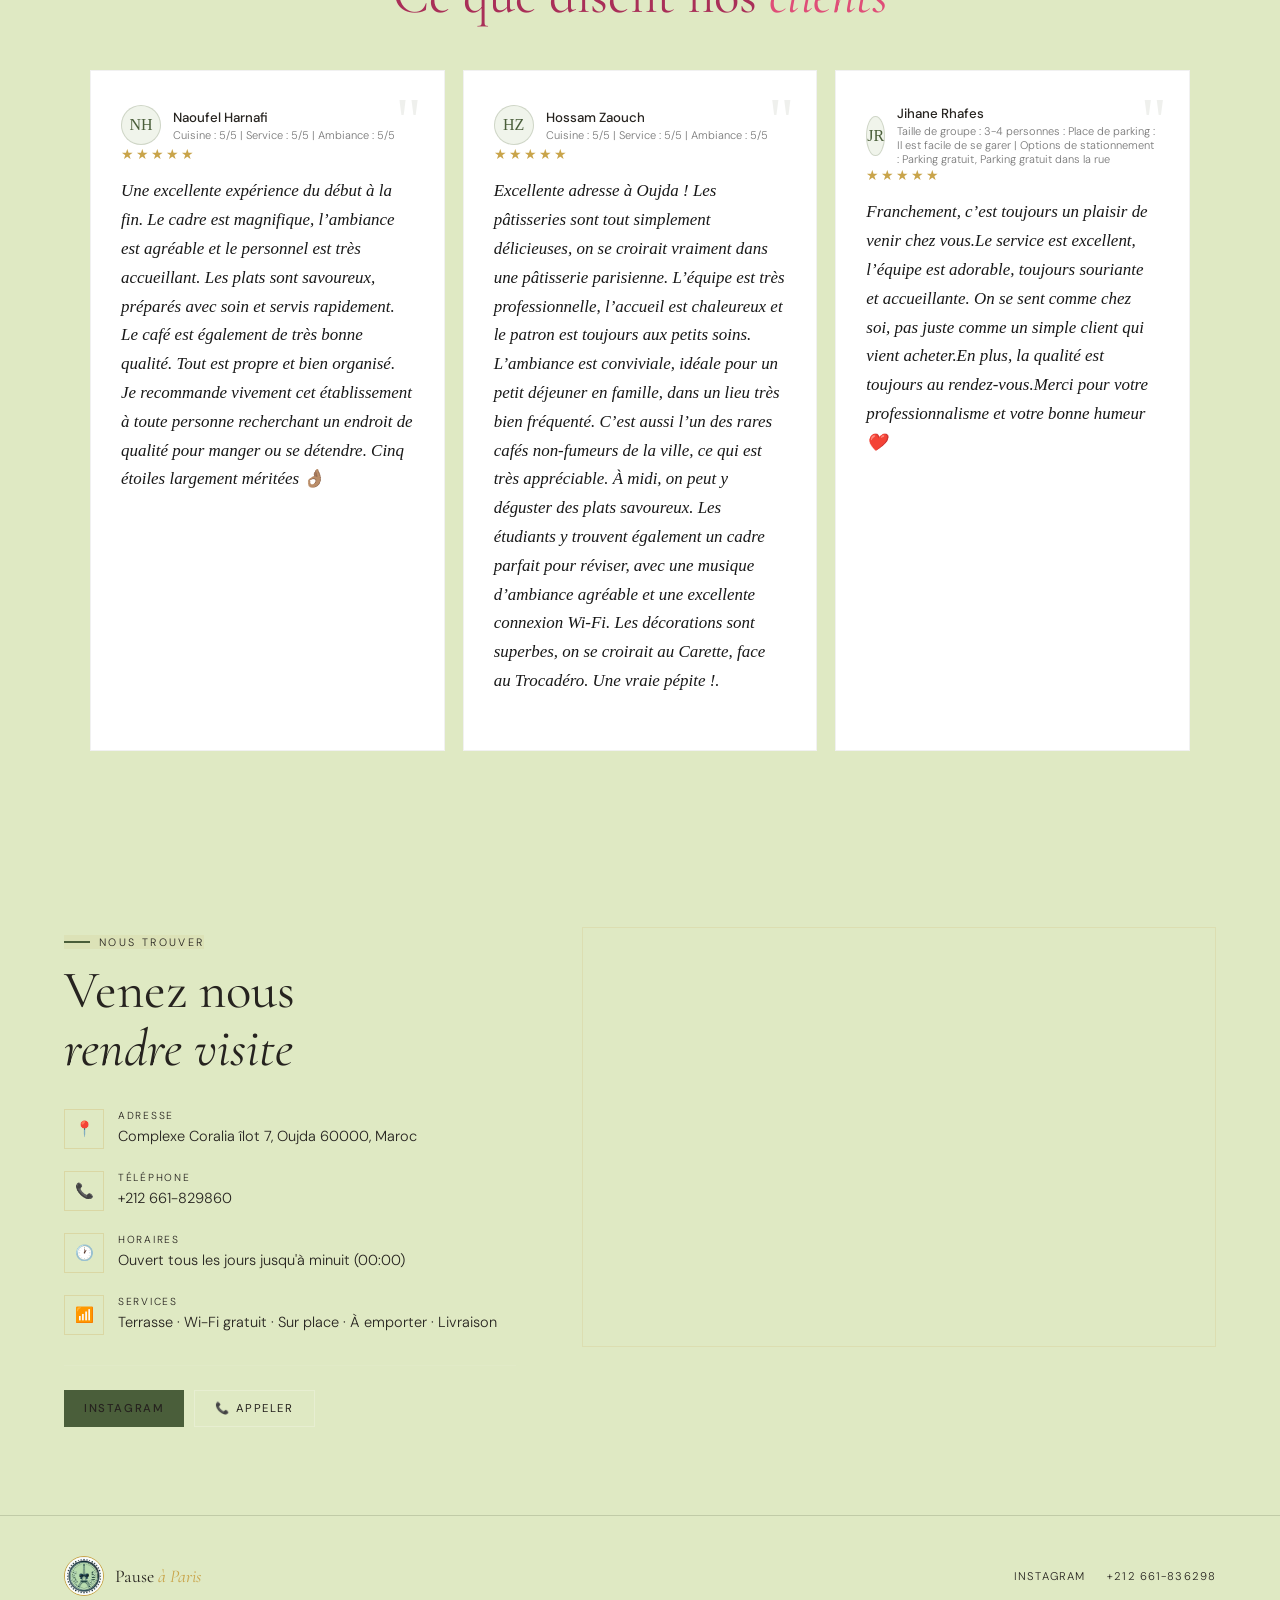
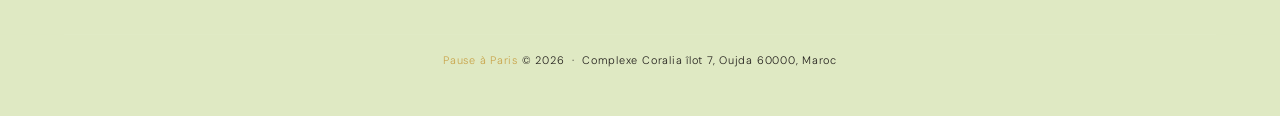
==== commit e6d61f2e: "Mise à jour du site" ====
--- a/index.html
+++ b/index.html
@@ -3245,7 +3245,7 @@
 <!-- HERO -->
 <section id="hero">
   <video class="pp-hero-video" autoplay muted loop playsinline preload="auto" poster="pause-boutique.png" aria-label="Découvrir Pause à Paris">
-    <source src="vid/IMG_5724.MP4" type="video/mp4">
+    <source src="vid/CRZZ4843_compressee.mp4" type="video/mp4">
   </video>
   <button id="PPHeroPlay" type="button" aria-label="Lire la vidéo" style="display:none;position:absolute;z-index:5;left:50%;top:50%;transform:translate(-50%,-50%);border:1px solid rgba(255,255,255,.7);background:rgba(20,20,20,.55);color:white;border-radius:999px;padding:12px 22px;font:600 14px/1 Arial,sans-serif;cursor:pointer">▶ Lire la vidéo</button>
 <img class="pp-responsive-hero-img" src="[data-uri]